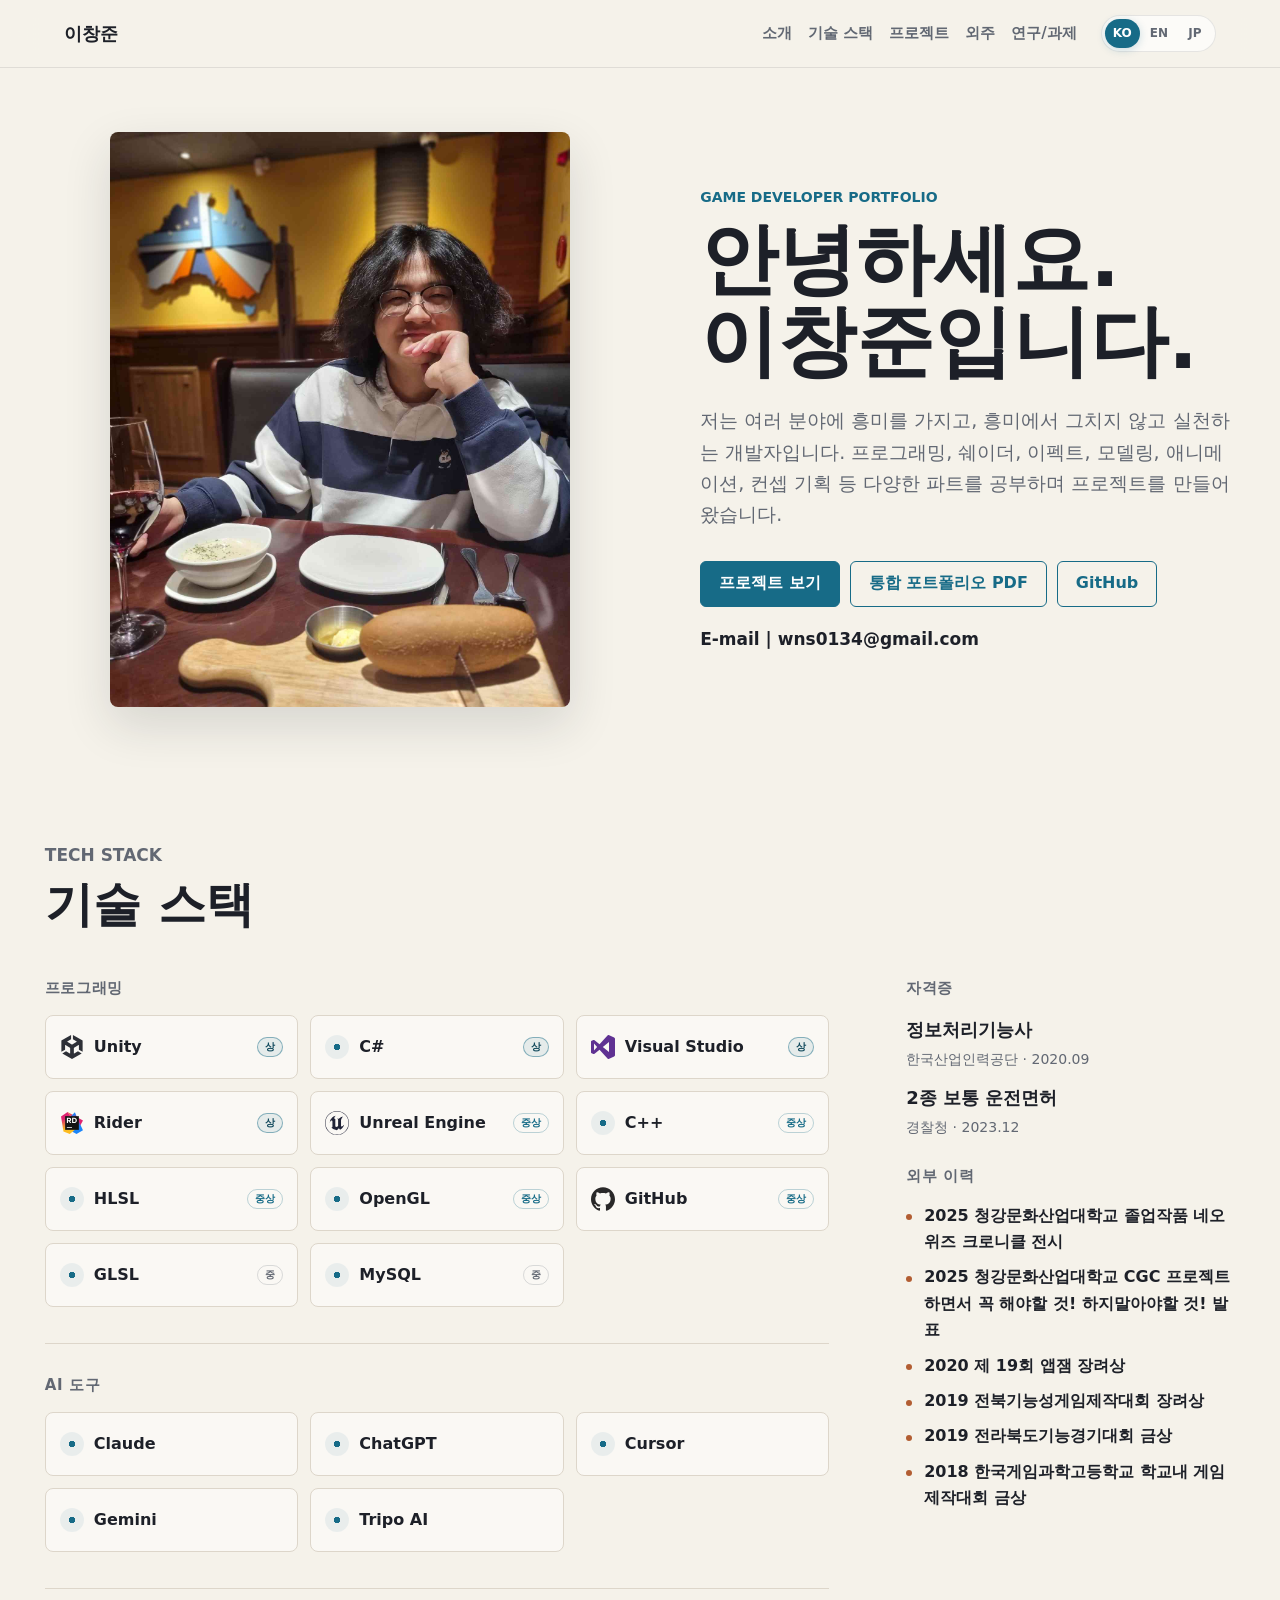
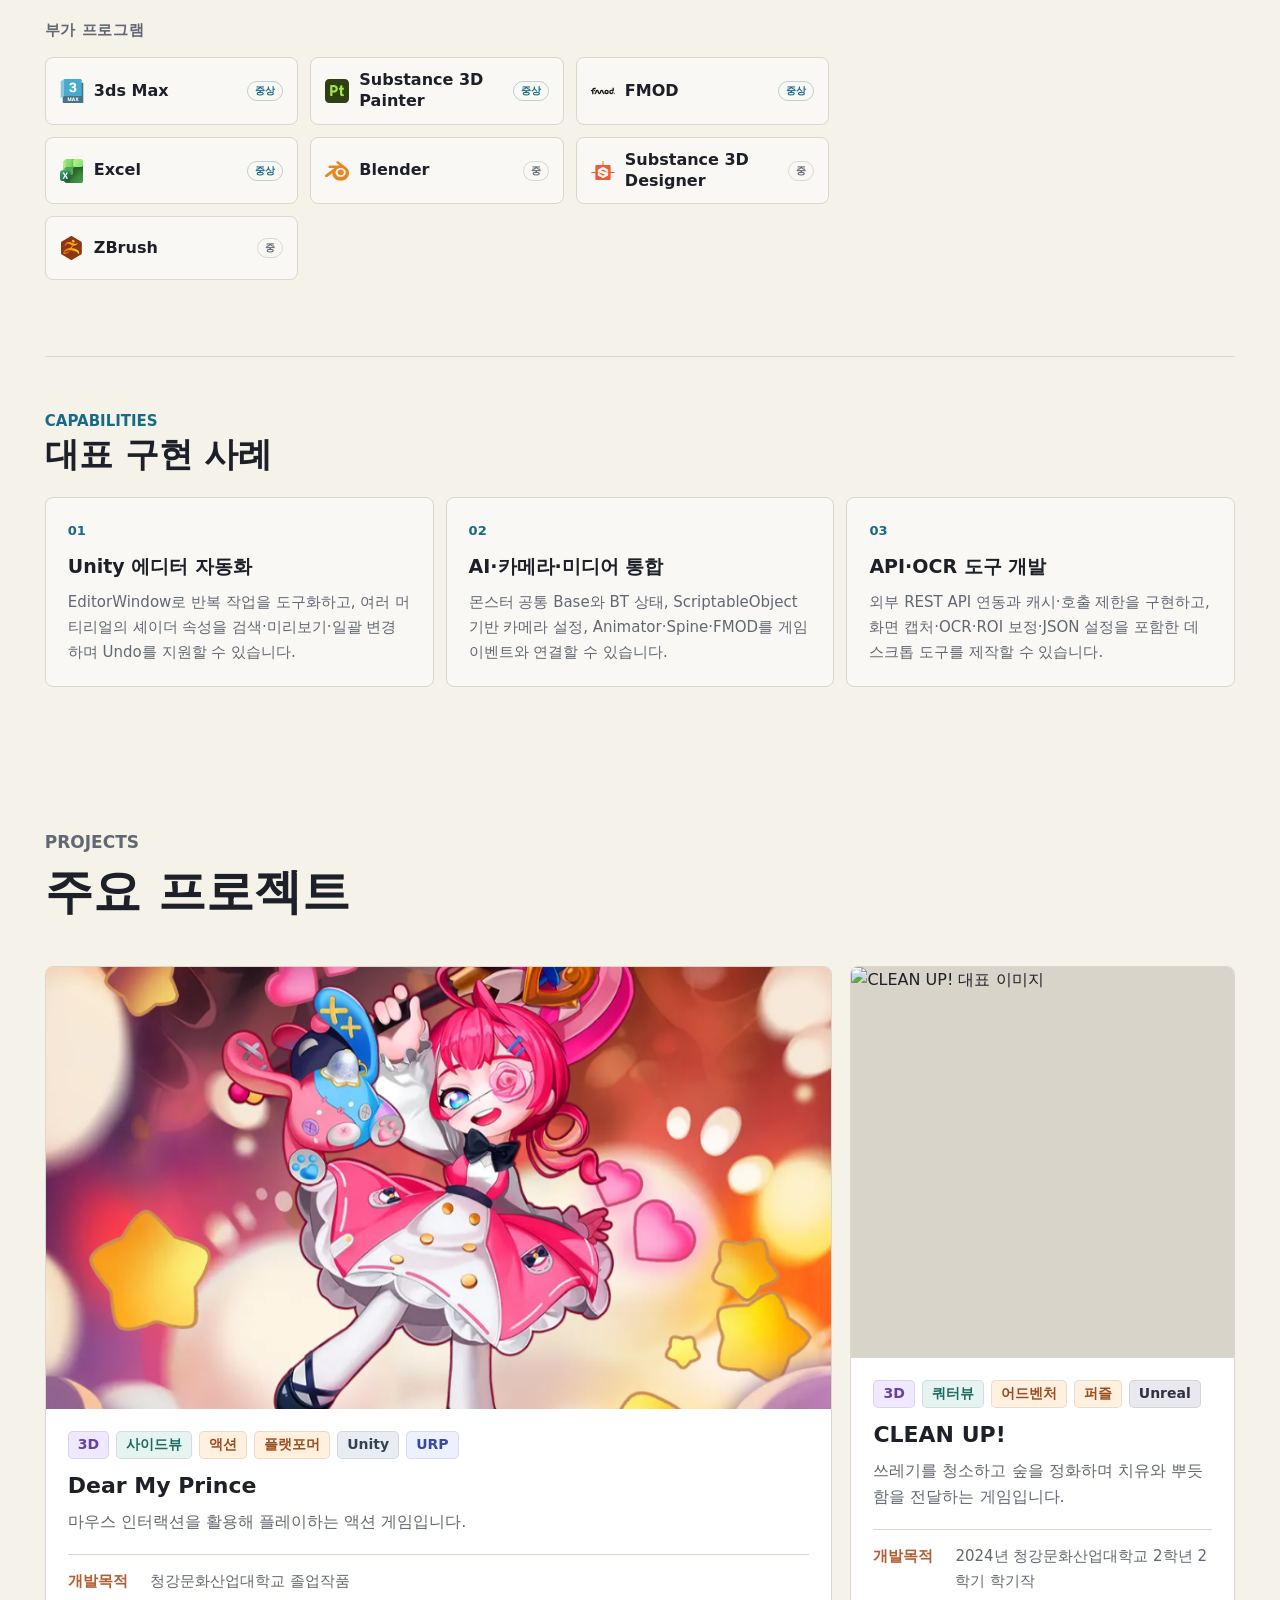
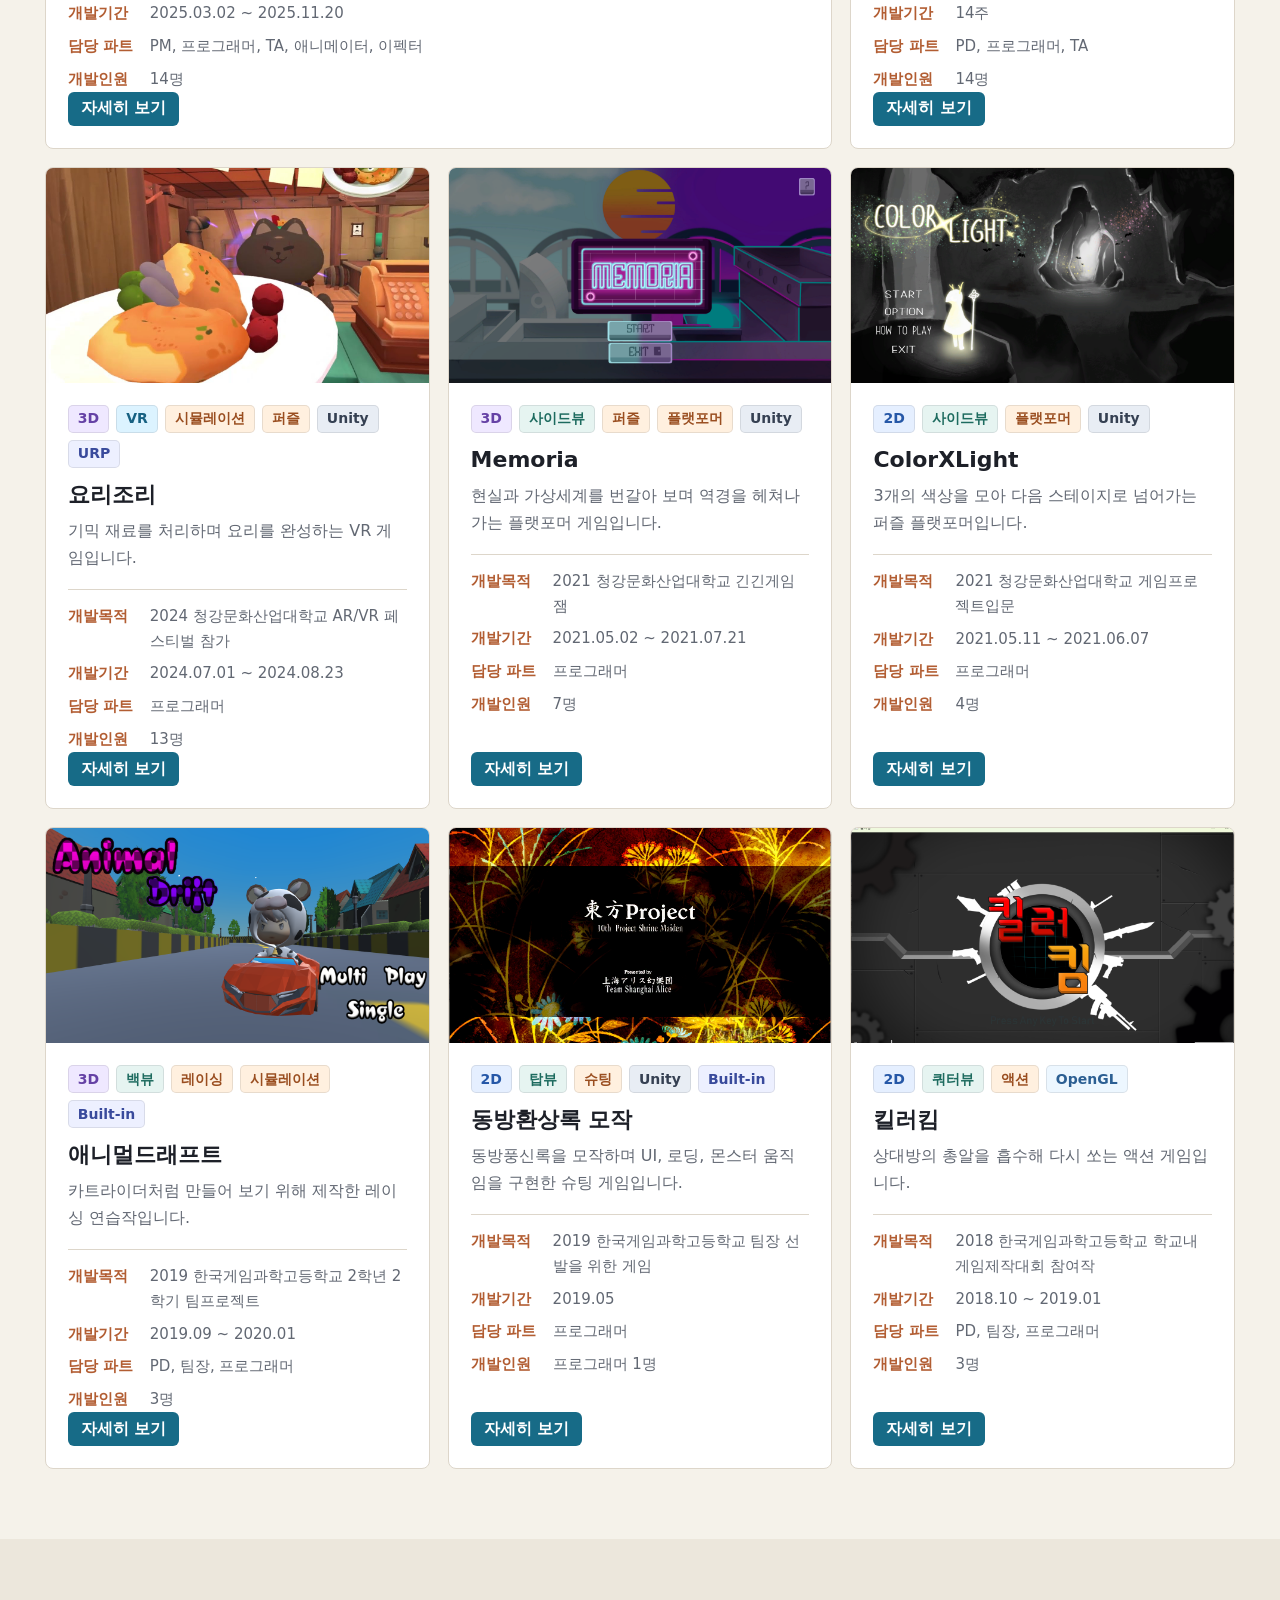
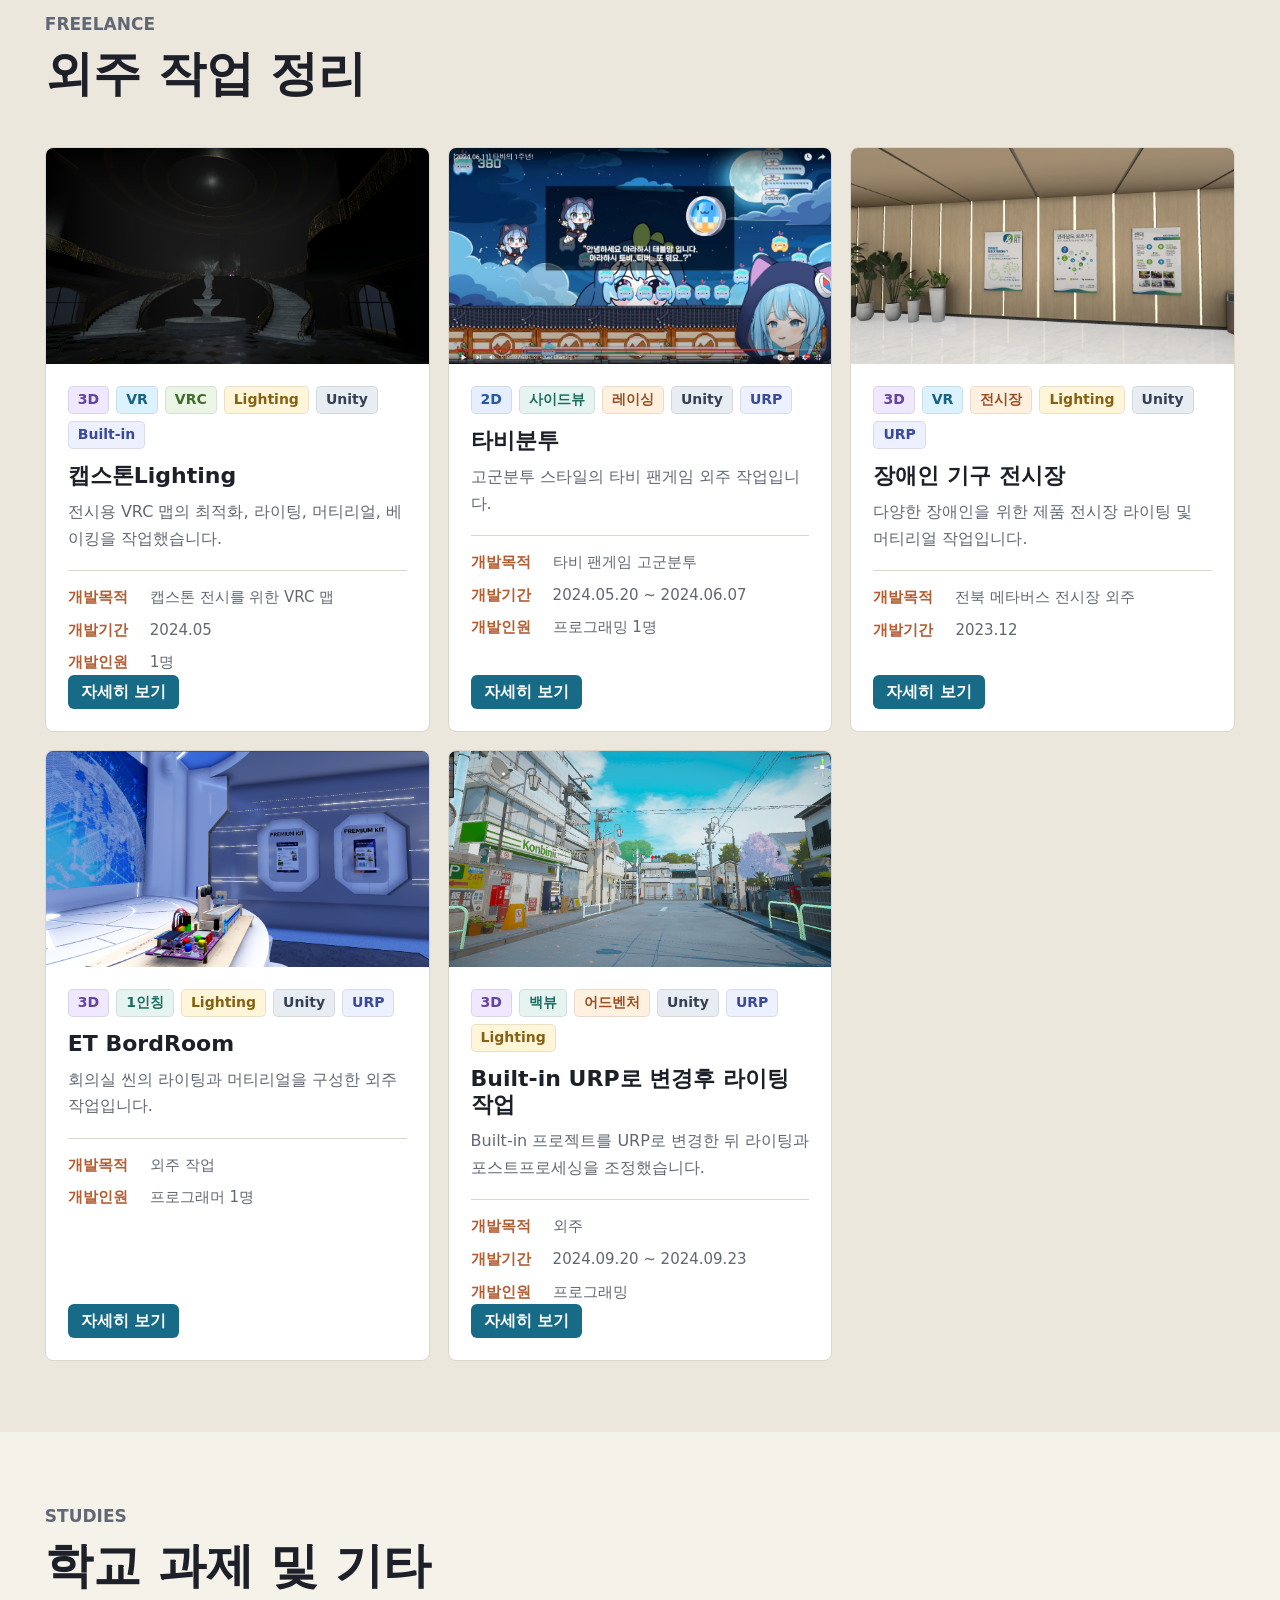
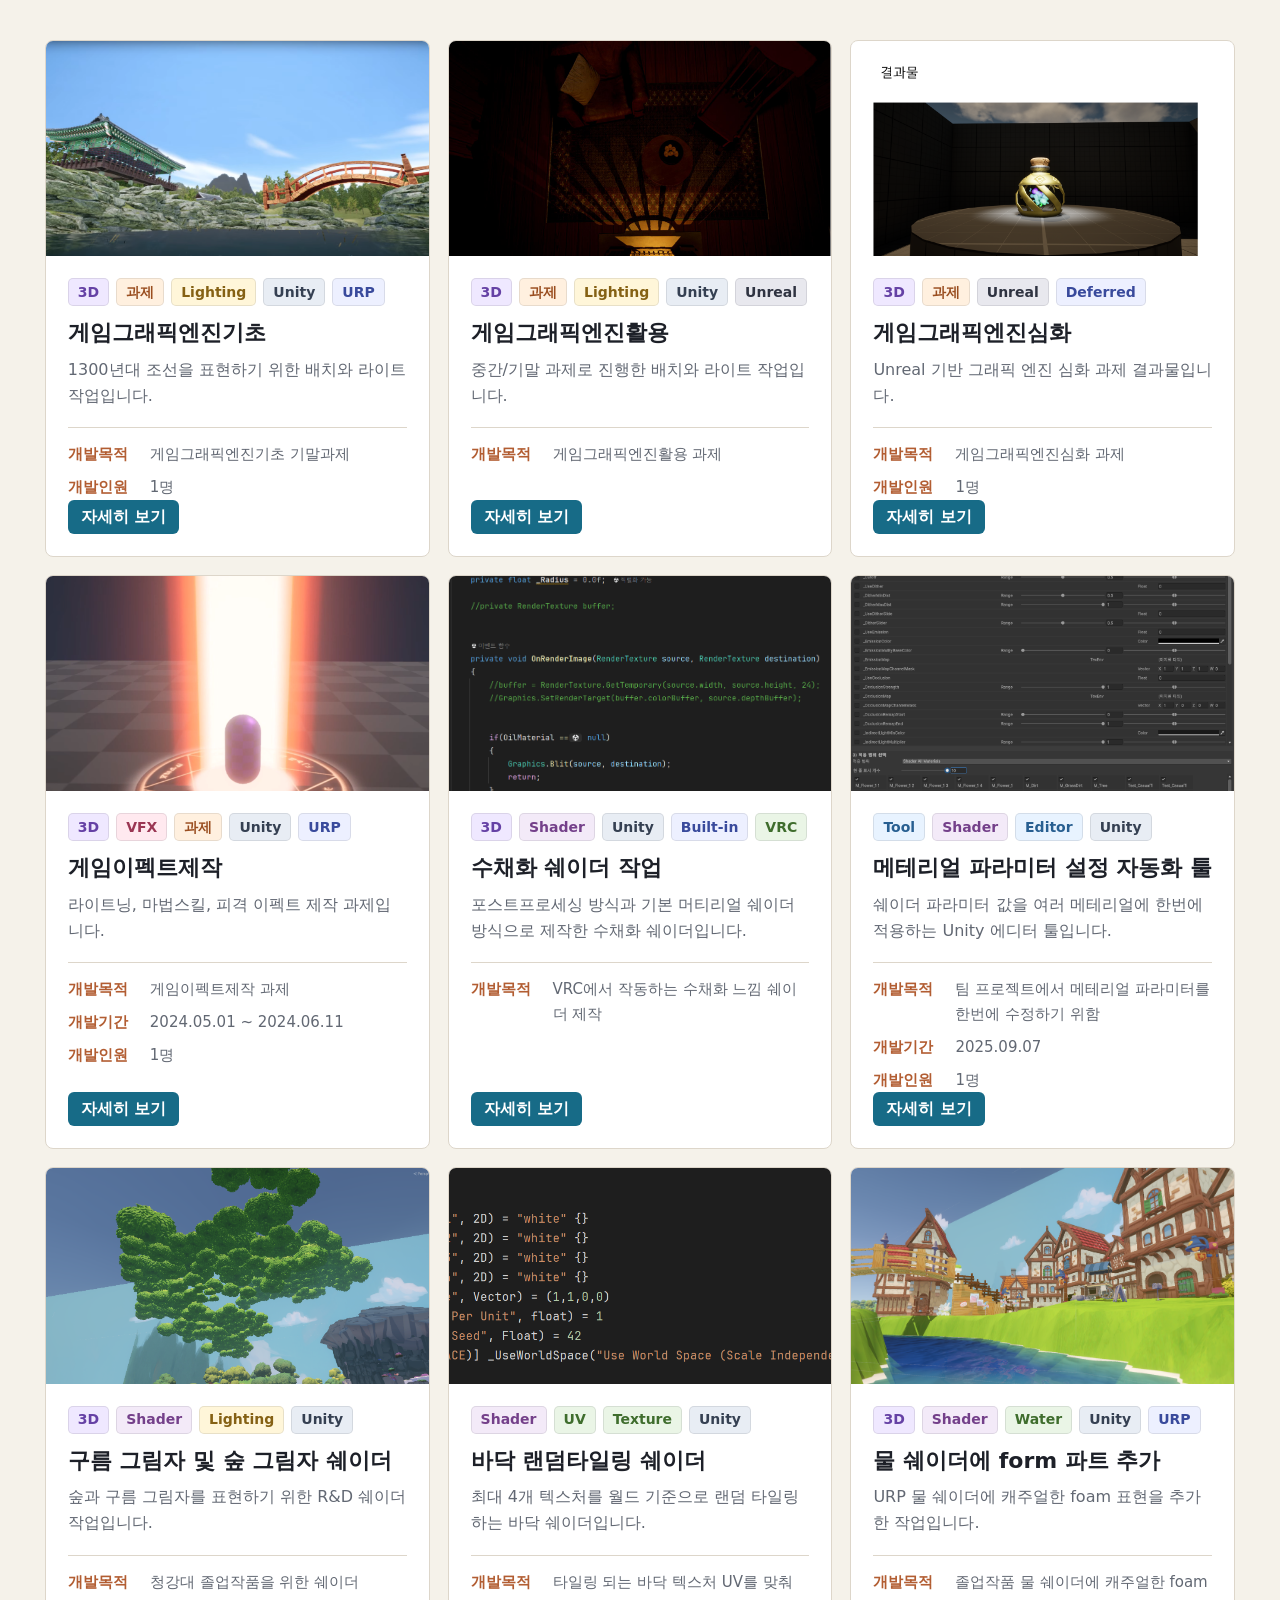
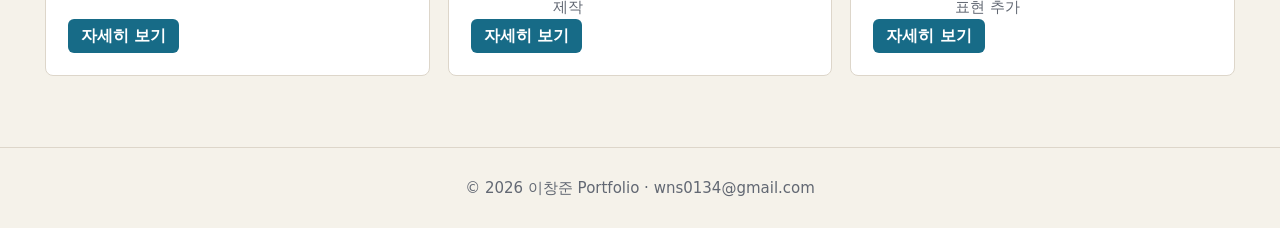
==== index.html @ bde14d15 "Rework main page from portfolio clinic feedback Restructure the tech stack into 프로그래밍 / AI 도구 / 부가 프" ====
<!doctype html>
<html lang="ko">
  <head>
    <meta charset="utf-8">
    <meta name="viewport" content="width=device-width, initial-scale=1">
    <meta
      name="description"
      content="프로그래밍, 쉐이더, 이펙트, 모델링, 애니메이션 작업을 다루는 이창준 포트폴리오"
    >
    <title>이창준 Portfolio</title>
    <link rel="stylesheet" href="styles.css">
  </head>
  <body>
    <header class="site-header">
      <a class="brand" href="#top" aria-label="이창준 포트폴리오 홈">이창준</a>
      <nav class="nav" aria-label="Primary navigation">
        <a href="#top">소개</a>
        <a href="#skills">기술 스택</a>
        <a href="#projects">프로젝트</a>
        <a href="#freelance">외주</a>
        <a href="#studies">연구/과제</a>
      </nav>
      <div class="language-switcher notranslate" aria-label="언어 선택">
        <button type="button" data-language="ko" lang="ko">KO</button>
        <button type="button" data-language="en" lang="en">EN</button>
        <button type="button" data-language="ja" lang="ja">JP</button>
      </div>
    </header>

    <main id="top" class="home-main">
      <section id="about" class="hero hero--profile" aria-labelledby="hero-title">
        <div class="hero__media">
          <img src="assets/profile.jpg" alt="이창준 프로필 사진">
        </div>
        <div class="hero__content">
          <p class="eyebrow">Game Developer Portfolio</p>
          <h1 id="hero-title" class="hero-title">
            <span>안녕하세요.</span>
            <span>이창준입니다.</span>
          </h1>
          <p class="hero__copy">
            저는 여러 분야에 흥미를 가지고, 흥미에서 그치지 않고 실천하는 개발자입니다.
            프로그래밍, 쉐이더, 이펙트, 모델링, 애니메이션, 컨셉 기획 등 다양한 파트를
            공부하며 프로젝트를 만들어 왔습니다.
          </p>
          <div class="hero__actions">
            <a class="button" href="#projects">프로젝트 보기</a>
            <a class="button button--ghost" href="docs/pdf/이창준_통합포트폴리오_KO.pdf">통합 포트폴리오 PDF</a>
            <a class="button button--ghost" href="https://github.com/aldkl">GitHub</a>
          </div>
          <p class="plain-contact">E-mail | wns0134@gmail.com</p>
        </div>
      </section>

      <section id="skills" class="section skills-section" aria-labelledby="skills-title">
        <div class="section__inner">
          <div class="section-heading">
            <div>
              <p class="section__label">Tech Stack</p>
              <h2 id="skills-title">기술 스택</h2>
            </div>
          </div>

          <div class="skills-layout">
            <div class="skills-column">
            <div class="skills-block">
              <h3 class="skills-subtitle">프로그래밍</h3>
              <ul class="tool-grid" aria-label="프로그래밍 도구 및 언어">
                <li class="tool-card"><img src="assets/tech/unity.svg" alt=""><span class="tool-name">Unity</span><span class="skill-level skill-level--primary">상</span></li>
                <li class="tool-card tool-card--plain"><span class="tool-name">C#</span><span class="skill-level skill-level--primary">상</span></li>
                <li class="tool-card"><img src="assets/tech/visual-studio.svg" alt=""><span class="tool-name">Visual Studio</span><span class="skill-level skill-level--primary">상</span></li>
                <li class="tool-card"><img src="assets/tech/rider.svg" alt=""><span class="tool-name">Rider</span><span class="skill-level skill-level--primary">상</span></li>
                <li class="tool-card"><img src="assets/tech/unreal-engine.svg" alt=""><span class="tool-name">Unreal Engine</span><span class="skill-level">중상</span></li>
                <li class="tool-card tool-card--plain"><span class="tool-name">C++</span><span class="skill-level">중상</span></li>
                <li class="tool-card tool-card--plain"><span class="tool-name">HLSL</span><span class="skill-level">중상</span></li>
                <li class="tool-card tool-card--plain"><span class="tool-name">OpenGL</span><span class="skill-level">중상</span></li>
                <li class="tool-card"><img src="assets/tech/github.svg" alt=""><span class="tool-name">GitHub</span><span class="skill-level">중상</span></li>
                <li class="tool-card tool-card--plain"><span class="tool-name">GLSL</span><span class="skill-level skill-level--basic">중</span></li>
                <li class="tool-card tool-card--plain"><span class="tool-name">MySQL</span><span class="skill-level skill-level--basic">중</span></li>
              </ul>
            </div>

            <div class="skills-block">
              <h3 class="skills-subtitle">AI 도구</h3>
              <ul class="tool-grid" aria-label="사용 AI 도구">
                <li class="tool-card tool-card--plain"><span class="tool-name">Claude</span></li>
                <li class="tool-card tool-card--plain"><span class="tool-name">ChatGPT</span></li>
                <li class="tool-card tool-card--plain"><span class="tool-name">Cursor</span></li>
                <li class="tool-card tool-card--plain"><span class="tool-name">Gemini</span></li>
                <li class="tool-card tool-card--plain"><span class="tool-name">Tripo AI</span></li>
              </ul>
            </div>

            <div class="skills-block">
              <h3 class="skills-subtitle">부가 프로그램</h3>
              <ul class="tool-grid" aria-label="부가 사용 프로그램">
                <li class="tool-card"><img src="assets/tech/3ds-max.svg" alt=""><span class="tool-name">3ds Max</span><span class="skill-level">중상</span></li>
                <li class="tool-card"><img src="assets/tech/substance-painter.svg" alt=""><span class="tool-name">Substance 3D Painter</span><span class="skill-level">중상</span></li>
                <li class="tool-card"><img src="assets/tech/fmod.svg" alt=""><span class="tool-name">FMOD</span><span class="skill-level">중상</span></li>
                <li class="tool-card"><img src="assets/tech/excel.svg" alt=""><span class="tool-name">Excel</span><span class="skill-level">중상</span></li>
                <li class="tool-card"><img src="assets/tech/blender.svg" alt=""><span class="tool-name">Blender</span><span class="skill-level skill-level--basic">중</span></li>
                <li class="tool-card"><img src="assets/tech/substance-designer.svg" alt=""><span class="tool-name">Substance 3D Designer</span><span class="skill-level skill-level--basic">중</span></li>
                <li class="tool-card"><img src="assets/tech/zbrush.svg" alt=""><span class="tool-name">ZBrush</span><span class="skill-level skill-level--basic">중</span></li>
              </ul>
            </div>
            </div>

            <div class="skills-block skills-block--aside">
              <h3 class="skills-subtitle">자격증</h3>
              <ul class="certificate-list" aria-label="보유 자격증">
                <li>
                  <span class="certificate-name">정보처리기능사</span>
                  <small class="certificate-meta">한국산업인력공단 · 2020.09</small>
                </li>
                <li>
                  <span class="certificate-name">2종 보통 운전면허</span>
                  <small class="certificate-meta">경찰청 · 2023.12</small>
                </li>
              </ul>

              <h3 class="skills-subtitle skills-subtitle--spaced">외부 이력</h3>
              <ul class="timeline timeline--stacked">
                <li>2025 청강문화산업대학교 졸업작품 네오위즈 크로니클 전시</li>
                <li>2025 청강문화산업대학교 CGC 프로젝트하면서 꼭 해야할 것! 하지말아야할 것! 발표</li>
                <li>2020 제 19회 앱잼 장려상</li>
                <li>2019 전북기능성게임제작대회 장려상</li>
                <li>2019 전라북도기능경기대회 금상</li>
                <li>2018 한국게임과학고등학교 학교내 게임제작대회 금상</li>
              </ul>
            </div>
          </div>

          <div class="capabilities">
            <div class="capabilities-heading">
              <div>
                <p class="section__label">Capabilities</p>
                <h3>대표 구현 사례</h3>
              </div>
            </div>
            <div class="capability-grid capability-grid--compact">
              <article class="capability-card"><span>01</span><h3>Unity 에디터 자동화</h3><p>EditorWindow로 반복 작업을 도구화하고, 여러 머티리얼의 셰이더 속성을 검색·미리보기·일괄 변경하며 Undo를 지원할 수 있습니다.</p></article>
              <article class="capability-card"><span>02</span><h3>AI·카메라·미디어 통합</h3><p>몬스터 공통 Base와 BT 상태, ScriptableObject 기반 카메라 설정, Animator·Spine·FMOD를 게임 이벤트와 연결할 수 있습니다.</p></article>
              <article class="capability-card"><span>03</span><h3>API·OCR 도구 개발</h3><p>외부 REST API 연동과 캐시·호출 제한을 구현하고, 화면 캡처·OCR·ROI 보정·JSON 설정을 포함한 데스크톱 도구를 제작할 수 있습니다.</p></article>
            </div>
          </div>

        </div>
      </section>

      <section id="projects" class="section" aria-labelledby="projects-title">
        <div class="section__inner">
          <div class="section-heading">
            <div>
              <p class="section__label">Projects</p>
              <h2 id="projects-title">주요 프로젝트</h2>
            </div>
          </div>

          <div class="project-grid" data-work-list="project"></div>
          <noscript>
            <p>프로젝트 목록을 보려면 브라우저의 JavaScript를 켜주세요.</p>
          </noscript>
        </div>
      </section>

      <section id="freelance" class="section section--muted" aria-labelledby="freelance-title">
        <div class="section__inner">
          <div class="section-heading">
            <div>
            <p class="section__label">Freelance</p>
            <h2 id="freelance-title">외주 작업 정리</h2>
            </div>
          </div>
          <div class="project-grid" data-work-list="freelance"></div>
        </div>
      </section>

      <section id="studies" class="section" aria-labelledby="studies-title">
        <div class="section__inner">
          <div class="section-heading">
            <div>
            <p class="section__label">Studies</p>
            <h2 id="studies-title">학교 과제 및 기타</h2>
            </div>
          </div>
          <div class="project-grid" data-work-list="study"></div>
        </div>
      </section>

    </main>

    <footer id="contact" class="footer">
      <span>© 2026 이창준 Portfolio · wns0134@gmail.com</span>
    </footer>
    <script src="scripts/portfolio-data.js"></script>
    <script src="scripts/tag-utils.js"></script>
    <script src="scripts/render-projects.js"></script>
    <script src="scripts/locales.js"></script>
    <script src="scripts/i18n.js"></script>
  </body>
</html>
---- styles.css ----
:root {
  color-scheme: light;
  --bg: #f5f2ea;
  --surface: #ffffff;
  --surface-soft: #ece7dc;
  --ink: #1d2028;
  --muted: #626873;
  --line: #ddd6ca;
  --accent: #176b87;
  --accent-strong: #10485b;
  --warm: #b25d32;
  --shadow: 0 18px 48px rgba(29, 32, 40, 0.14);
}

* {
  box-sizing: border-box;
}

html {
  scroll-behavior: smooth;
}

body {
  margin: 0;
  background: var(--bg);
  color: var(--ink);
  font-family:
    "Pretendard", "Noto Sans KR", Inter, system-ui, -apple-system, BlinkMacSystemFont,
    "Segoe UI", sans-serif;
  line-height: 1.65;
}

img {
  display: block;
  max-width: 100%;
}

a {
  color: inherit;
  text-decoration: none;
}

.site-header {
  position: sticky;
  top: 0;
  z-index: 20;
  display: flex;
  align-items: center;
  justify-content: space-between;
  gap: 24px;
  min-height: 68px;
  padding: 0 clamp(20px, 5vw, 72px);
  border-bottom: 1px solid rgba(29, 32, 40, 0.1);
  background: rgba(245, 242, 234, 0.92);
  backdrop-filter: blur(16px);
}

.brand {
  font-size: 18px;
  font-weight: 850;
}

.nav {
  display: flex;
  flex-wrap: wrap;
  justify-content: flex-end;
  gap: 16px;
  color: var(--muted);
  font-size: 15px;
  font-weight: 750;
  margin-left: auto;
}

.language-switcher {
  display: flex;
  align-items: center;
  gap: 2px;
  padding: 3px;
  border: 1px solid rgba(29, 32, 40, 0.1);
  border-radius: 999px;
  background: rgba(255, 255, 255, 0.62);
}

.language-switcher button {
  min-width: 34px;
  padding: 5px 8px;
  border: 0;
  border-radius: 999px;
  background: transparent;
  color: var(--muted);
  font: inherit;
  font-size: 12px;
  font-weight: 800;
  cursor: pointer;
}

.language-switcher button:hover,
.language-switcher button:focus-visible {
  background: var(--surface-soft);
  color: var(--accent);
}

.language-switcher button[aria-pressed="true"] {
  background: var(--accent);
  color: #fff;
  box-shadow: 0 2px 8px rgba(23, 107, 135, 0.22);
}

.nav a:hover,
.nav a:focus-visible,
.project a:not(.project-detail-link):hover,
.project a:not(.project-detail-link):focus-visible,
.contact-panel a:hover,
.contact-panel a:focus-visible {
  color: var(--accent);
}

.hero {
  display: grid;
  grid-template-columns: minmax(0, 1.05fr) minmax(320px, 0.95fr);
  align-items: center;
  gap: clamp(28px, 5vw, 76px);
  min-height: calc(82svh - 68px);
  padding: clamp(36px, 5vw, 64px) clamp(20px, 3.5vw, 48px) clamp(40px, 5vw, 68px);
  overflow: hidden;
}

.hero__media {
  min-height: 360px;
  border-radius: 8px;
  box-shadow: var(--shadow);
  overflow: hidden;
}

.hero__media img {
  width: 100%;
  height: 100%;
  min-height: 360px;
  object-fit: cover;
}

.hero--profile .hero__media {
  justify-self: center;
  width: min(100%, 460px);
  min-height: auto;
}

.hero--profile .hero__media img {
  aspect-ratio: 4 / 5;
  min-height: auto;
  object-position: 62% 46%;
}

.hero__content {
  max-width: 760px;
}

.eyebrow,
.section__label {
  margin: 0 0 10px;
  color: var(--accent);
  font-size: 14px;
  font-weight: 850;
  letter-spacing: 0;
  text-transform: uppercase;
}

h1,
h2,
h3,
p,
figure {
  margin-top: 0;
}

h1 {
  margin-bottom: 22px;
  font-size: clamp(42px, 6.6vw, 78px);
  line-height: 1.05;
}

.hero-title {
  max-width: 680px;
  word-break: keep-all;
}

.hero-title span {
  display: block;
}

h2 {
  margin-bottom: 18px;
  font-size: clamp(30px, 4vw, 48px);
  line-height: 1.16;
}

h3 {
  margin-bottom: 10px;
  font-size: 22px;
  line-height: 1.2;
}

.hero__copy {
  max-width: 620px;
  margin-bottom: 30px;
  color: var(--muted);
  font-size: 19px;
}

.plain-contact {
  margin: 18px 0 0;
  color: var(--ink);
  font-size: 17px;
  font-weight: 760;
  user-select: text;
}

.hero__actions {
  display: flex;
  flex-wrap: wrap;
  gap: 10px;
}

.button {
  display: inline-flex;
  align-items: center;
  justify-content: center;
  min-height: 46px;
  padding: 0 18px;
  border: 1px solid var(--accent);
  border-radius: 6px;
  background: var(--accent);
  color: #ffffff;
  font-weight: 850;
}

.button:hover,
.button:focus-visible {
  background: var(--accent-strong);
  border-color: var(--accent-strong);
}

.button--ghost {
  background: transparent;
  color: var(--accent);
}

.button--ghost:hover,
.button--ghost:focus-visible {
  background: rgba(23, 107, 135, 0.1);
  color: var(--accent-strong);
}

.section {
  padding: clamp(44px, 5.5vw, 76px) clamp(20px, 3.5vw, 48px);
}

.section--muted {
  background: var(--surface-soft);
}

.section__inner {
  width: min(100%, 1400px);
  margin: 0 auto;
}

.section p {
  max-width: 760px;
  color: var(--muted);
  font-size: 17px;
}

.section-heading {
  display: flex;
  align-items: end;
  justify-content: space-between;
  gap: 28px;
  margin-bottom: 28px;
}

.section-heading p {
  max-width: 420px;
  margin-bottom: 8px;
}

.skills-section {
  background: var(--bg);
  color: var(--ink);
}

.skills-section .section__label {
  color: var(--accent);
}

.skills-section .section-heading p {
  color: var(--muted);
}

.skills-layout {
  display: grid;
  grid-template-columns: minmax(0, 1.55fr) minmax(240px, 0.65fr);
  gap: clamp(36px, 6vw, 80px);
  align-items: start;
}

.skills-column {
  display: grid;
  gap: clamp(26px, 3vw, 36px);
}

.skills-column .skills-block + .skills-block {
  padding-top: clamp(24px, 3vw, 32px);
  border-top: 1px solid var(--line);
}

.skills-subtitle {
  margin-bottom: 18px;
  color: var(--muted);
  font-size: 15px;
  letter-spacing: 0.04em;
}

.tool-grid,
.language-list {
  margin: 0;
  padding: 0;
  list-style: none;
}

.tool-grid {
  display: grid;
  grid-template-columns: repeat(auto-fill, minmax(min(100%, 190px), 1fr));
  gap: 12px;
}

.tool-card {
  display: flex;
  align-items: center;
  gap: 10px;
  min-height: 64px;
  padding: 12px 14px;
  border: 1px solid var(--line);
  border-radius: 8px;
  background: rgba(255, 255, 255, 0.5);
  font-weight: 800;
}

.tool-card img {
  flex: 0 0 auto;
  width: 24px;
  height: 24px;
  opacity: 0.92;
  object-fit: contain;
}

/* 로고가 없는 항목은 같은 자리에 강조 점을 두어 정렬을 맞춘다. */
.tool-card--plain::before {
  content: "";
  flex: 0 0 auto;
  width: 24px;
  height: 24px;
  border-radius: 50%;
  background:
    radial-gradient(circle at center, var(--accent) 0 3.5px, transparent 3.5px),
    rgba(23, 107, 135, 0.07);
}

.tool-name {
  flex: 1 1 auto;
  line-height: 1.3;
  overflow-wrap: anywhere;
}

.skill-level {
  flex: 0 0 auto;
  padding: 3px 7px;
  border: 1px solid rgba(23, 107, 135, 0.28);
  border-radius: 999px;
  color: var(--accent);
  font-size: 10px;
  font-weight: 850;
  line-height: 1.2;
}

.skill-level--primary {
  border-color: rgba(23, 107, 135, 0.48);
  background: rgba(23, 107, 135, 0.09);
  color: var(--accent-strong);
}

.skill-level--basic {
  border-color: rgba(98, 104, 115, 0.22);
  color: var(--muted);
}

.language-list {
  display: flex;
  flex-wrap: wrap;
  gap: 10px;
}

.language-list li {
  display: inline-flex;
  align-items: center;
  gap: 9px;
  min-width: 0;
  padding: 4px 0;
  border: 0;
  border-radius: 0;
  color: var(--ink);
  font-size: 18px;
  font-weight: 850;
  text-align: center;
}

.language-list .skill-level {
  font-size: 9px;
}

.skills-subtitle--spaced {
  margin-top: 28px;
}

.certificate-list {
  display: grid;
  gap: 12px;
  margin: 0;
  padding: 0;
  list-style: none;
}

.certificate-list li {
  display: grid;
  gap: 3px;
}

.certificate-name {
  color: var(--ink);
  font-size: 18px;
  font-weight: 850;
}

.certificate-meta {
  color: var(--muted);
  font-size: 14px;
}

.capabilities {
  margin-top: clamp(48px, 7vw, 76px);
  padding-top: clamp(34px, 5vw, 52px);
  border-top: 1px solid var(--line);
}

.capabilities-section .capabilities {
  margin-top: 0;
  padding-top: 0;
  border-top: 0;
}

.home-main {
  display: flex;
  flex-direction: column;
}

.home-main .hero {
  order: 1;
}

.home-main .skills-section {
  order: 2;
}

.home-main #projects {
  order: 3;
}

.home-main #freelance {
  order: 4;
}

.home-main #studies {
  order: 5;
}

.capabilities-heading {
  display: flex;
  align-items: end;
  justify-content: space-between;
  gap: 24px;
  margin-bottom: 22px;
}

.capabilities-heading h3,
.capabilities-heading p {
  margin-bottom: 0;
}

.capabilities-heading h3 {
  font-size: clamp(24px, 3vw, 34px);
}

.capabilities-heading p {
  color: var(--muted);
  font-size: 15px;
}

.capability-grid {
  display: grid;
  grid-template-columns: repeat(3, minmax(0, 1fr));
  gap: 12px;
}

.capability-grid--compact .capability-card {
  min-height: 0;
}

.capability-grid--compact .capability-card > span {
  margin-bottom: 14px;
}

.capability-card {
  min-height: 220px;
  padding: 22px;
  border: 1px solid var(--line);
  border-radius: 8px;
  background: rgba(255, 255, 255, 0.5);
}

.capability-card > span {
  display: block;
  margin-bottom: 28px;
  color: var(--accent);
  font-size: 13px;
  font-weight: 850;
}

.capability-card h3 {
  margin-bottom: 12px;
  font-size: 19px;
}

.capability-card p {
  margin-bottom: 0;
  color: var(--muted);
  font-size: 15px;
  line-height: 1.65;
}

.intro-grid,
.split-section {
  display: grid;
  grid-template-columns: minmax(0, 1fr) minmax(300px, 0.72fr);
  gap: clamp(28px, 5vw, 72px);
  align-items: center;
}

.split-section--reverse {
  grid-template-columns: minmax(300px, 0.74fr) minmax(0, 1fr);
}

.contact-panel {
  display: grid;
  gap: 10px;
  padding: 28px;
  border: 1px solid var(--line);
  border-radius: 8px;
  background: var(--surface);
}

.contact-panel span {
  color: var(--warm);
  font-size: 14px;
  font-weight: 850;
  text-transform: uppercase;
}

.contact-panel a {
  overflow-wrap: anywhere;
  color: var(--ink);
  font-size: 18px;
  font-weight: 760;
}

.timeline,
.compact-list {
  display: grid;
  gap: 9px;
  margin: 0;
  padding: 0;
  list-style: none;
}

.timeline {
  grid-template-columns: repeat(2, minmax(0, 1fr));
}

.timeline--stacked {
  grid-template-columns: 1fr;
}

.timeline li,
.compact-list li {
  position: relative;
  padding-left: 18px;
  color: var(--muted);
  font-size: 16px;
}

.timeline--stacked li {
  color: var(--ink);
  font-weight: 650;
}

.timeline li::before,
.compact-list li::before {
  position: absolute;
  left: 0;
  top: 0.72em;
  width: 6px;
  height: 6px;
  border-radius: 999px;
  background: var(--warm);
  content: "";
}

.project-grid {
  display: grid;
  grid-template-columns: repeat(3, minmax(0, 1fr));
  gap: 18px;
}

.project {
  display: flex;
  min-height: 100%;
  flex-direction: column;
  border: 1px solid var(--line);
  border-radius: 8px;
  background: var(--surface);
  overflow: hidden;
}

.project--featured {
  grid-column: span 2;
}

.project img {
  width: 100%;
  aspect-ratio: 16 / 9;
  object-fit: cover;
  background: #d9d4ca;
}

/* 대표 프로젝트 옆 카드의 이미지가 남는 세로 공간을 채우도록 늘린다. */
.project--flower-girl .project__image-link {
  display: flex;
  flex: 1 1 auto;
  min-height: 200px;
}

.project--flower-girl img {
  height: 100%;
  aspect-ratio: auto;
  object-position: center 30%;
}

.project--flower-girl .project__body {
  flex: 0 0 auto;
}

.project__image-link {
  display: block;
}

.project__body {
  display: flex;
  flex: 1;
  flex-direction: column;
  padding: 22px;
}

.project__body p {
  margin-bottom: 18px;
  font-size: 16px;
}

.project-links {
  display: flex;
  flex-wrap: wrap;
  gap: 8px;
  padding-top: 10px;
}

.detail-hero .project-links:has(.video-embed-card) {
  display: grid;
  grid-template-columns: repeat(auto-fit, minmax(min(100%, 420px), 1fr));
  gap: 16px;
  width: 100%;
  max-width: none;
  padding-top: 0;
}

.detail-hero .project-links:has(.video-embed-card) > a {
  grid-column: 1 / -1;
  justify-self: start;
  min-height: 28px;
  padding: 0 9px;
  font-size: 13px;
}

.project-links a,
.project-detail-link,
.back-link {
  display: inline-flex;
  align-items: center;
  justify-content: center;
  min-height: 34px;
  padding: 0 12px;
  border: 1px solid rgba(23, 107, 135, 0.22);
  border-radius: 6px;
  background: rgba(23, 107, 135, 0.08);
  color: var(--accent);
  font-weight: 850;
}

.video-embed-card {
  margin: 0;
  overflow: hidden;
  border-radius: 10px;
  background: var(--surface);
  box-shadow: 0 8px 22px rgba(29, 32, 40, 0.14);
}

.video-embed-card iframe {
  display: block;
  width: 100%;
  aspect-ratio: 16 / 9;
  height: auto;
  border: 0;
  background: #11151c;
}

.video-embed-card figcaption {
  padding: 10px 12px 12px;
  color: var(--ink);
  font-size: 14px;
  font-weight: 850;
}

.project-detail-link {
  width: fit-content;
  margin-top: auto;
  background: var(--accent);
  color: #ffffff;
  transition: background-color 0.16s ease, box-shadow 0.16s ease, transform 0.16s ease;
}

.project-detail-link:hover,
.project-detail-link:focus-visible {
  background: var(--accent-strong);
  border-color: var(--accent-strong);
  color: #ffffff;
  box-shadow: 0 6px 16px rgba(23, 107, 135, 0.28);
  transform: translateY(-1px) scale(1.04);
}

@media (prefers-reduced-motion: reduce) {
  .project-detail-link {
    transition: none;
  }

  .project-detail-link:hover,
  .project-detail-link:focus-visible {
    transform: none;
  }
}

.project-details {
  display: grid;
  gap: 8px;
  margin: 0;
  padding: 14px 0 0;
  border-top: 1px solid var(--line);
}

.project-details div {
  display: grid;
  grid-template-columns: 72px minmax(0, 1fr);
  gap: 10px;
}

.project-details dt,
.project-details dd {
  margin: 0;
  color: var(--muted);
  font-size: 15px;
}

.project-details dt {
  color: var(--warm);
  font-weight: 850;
}

.tag-list {
  display: flex;
  flex-wrap: wrap;
  gap: 7px;
  margin: 0 0 14px;
  padding: 0;
  list-style: none;
}

.tag-list li {
  display: inline-flex;
  align-items: center;
  min-height: 28px;
  padding: 0 9px;
  border: 1px solid rgba(29, 32, 40, 0.1);
  border-radius: 5px;
  background: #eceff3;
  color: #4b5563;
  font-size: 14px;
  font-weight: 850;
}

.tag-list li.tag--dimension {
  background: #e5efff;
  color: #2557a7;
}

.tag-list li.tag-value--3d {
  background: #efe8ff;
  color: #6541a5;
}

.tag-list li.tag--view {
  background: #e6f4f1;
  color: #1d6b5f;
}

.tag-list li.tag-value--vr {
  background: #dcf3ff;
  color: #176182;
}

.tag-list li.tag--genre {
  background: #fff0df;
  color: #9a4e20;
}

.tag-list li.tag--engine {
  background: #edf0ff;
  color: #394a9c;
}

.tag-list li.tag-value--unity {
  background: #e8edf4;
  color: #354052;
}

.tag-list li.tag-value--unreal {
  background: #e8e8ee;
  color: #2f3341;
}

.tag-list li.tag-value--opengl {
  background: #edf7ff;
  color: #2c5f93;
}

.tag-list li.tag--tech {
  background: #eaf5e6;
  color: #3f6d2d;
}

.tag-list li.tag-value--shader {
  background: #f3eaf8;
  color: #74408a;
}

.tag-list li.tag-value--lighting {
  background: #fff6d9;
  color: #856114;
}

.tag-list li.tag-value--vfx {
  background: #ffe9ef;
  color: #9a3653;
}

.tag-list li.tag-value--tool,
.tag-list li.tag-value--editor {
  background: #e8f3ff;
  color: #285f91;
}

.tag-list--detail {
  margin-bottom: 18px;
}

.showcase {
  margin-bottom: 0;
}

.showcase img {
  width: 100%;
  aspect-ratio: 4 / 3;
  border-radius: 8px;
  box-shadow: var(--shadow);
  object-fit: cover;
}

.showcase figcaption {
  margin-top: 12px;
  color: var(--muted);
  font-size: 15px;
}

.footer {
  display: flex;
  justify-content: center;
  padding: 28px 20px;
  border-top: 1px solid var(--line);
  color: var(--muted);
  font-size: 15px;
}

.detail-page {
  background: var(--bg);
}

.detail-hero {
  padding: clamp(38px, 5vw, 68px) clamp(20px, 3.5vw, 48px);
}

.detail-hero__inner {
  display: grid;
  grid-template-columns: minmax(0, 0.9fr) minmax(320px, 1.1fr);
  gap: clamp(28px, 5vw, 72px);
  align-items: center;
}

.detail-hero__image {
  width: 100%;
  aspect-ratio: 16 / 10;
  border-radius: 8px;
  box-shadow: var(--shadow);
  object-fit: cover;
}

.back-link {
  width: fit-content;
  margin-bottom: 24px;
  color: var(--accent);
}

.detail-hero__media-row {
  display: grid;
  grid-column: 1 / -1;
  grid-template-columns: minmax(0, 1.3fr) minmax(280px, 0.7fr);
  gap: clamp(20px, 3vw, 32px);
  align-items: start;
  width: 100%;
  padding-top: clamp(24px, 3vw, 40px);
}

.detail-specs {
  display: grid;
  gap: 12px;
  margin: 0;
  padding: 24px;
  border: 1px solid var(--line);
  border-radius: 8px;
  background: var(--surface);
}

/* 영상이 없는 경우 사양 목록을 히어로 아래 가로 띠로 펼친다. */
.detail-hero__inner > .detail-specs {
  grid-column: 1 / -1;
  grid-template-columns: repeat(auto-fit, minmax(220px, 1fr));
  gap: 12px 28px;
  margin-top: clamp(24px, 3vw, 40px);
}

.detail-specs div {
  display: grid;
  grid-template-columns: 86px minmax(0, 1fr);
  gap: 14px;
}

.detail-specs dt,
.detail-specs dd {
  margin: 0;
  color: var(--muted);
  font-size: 16px;
}

.detail-specs dt {
  color: var(--warm);
  font-weight: 850;
}

.gallery-grid {
  display: grid;
  grid-template-columns: repeat(2, minmax(0, 1fr));
  gap: 18px;
}

.gallery-grid figure {
  margin: 0;
}

.gallery-grid img {
  width: 100%;
  aspect-ratio: 16 / 9;
  border-radius: 8px;
  background: #d9d4ca;
  object-fit: cover;
}

.learning-grid {
  display: grid;
  grid-template-columns: repeat(auto-fit, minmax(min(100%, 280px), 1fr));
  gap: 16px;
  margin-bottom: 32px;
}

.learning-grid section {
  padding: 20px;
  border: 1px solid var(--line);
  border-radius: 8px;
  background: var(--surface);
}

.learning-grid h3 {
  margin-bottom: 8px;
  color: var(--warm);
  font-size: 19px;
}

.learning-grid p {
  margin-bottom: 0;
}

.subsection-title {
  margin-top: 32px;
  font-size: clamp(26px, 3vw, 36px);
}

.content-flow {
  display: grid;
  gap: 20px;
  max-width: 920px;
}

.content-flow h3 {
  margin: 18px 0 0;
  color: var(--ink);
  font-size: 24px;
}

.content-flow p {
  max-width: 880px;
  margin-bottom: 0;
  color: var(--muted);
  font-size: 17px;
}

.content-flow h4 {
  margin: 14px 0 -8px;
  color: var(--ink);
  font-size: 19px;
}

.content-figure {
  margin: 4px 0 10px;
}

.content-code {
  position: relative;
  margin: 2px 0 10px;
}

.code-block {
  overflow-x: auto;
  margin: 0;
  padding: 20px 22px;
  border: 1px solid var(--line);
  border-radius: 8px;
  background: var(--surface);
  color: var(--ink);
  font-size: 13.5px;
  line-height: 1.7;
  tab-size: 4;
}

.code-block code {
  font-family: "JetBrains Mono", "D2Coding", ui-monospace, SFMono-Regular, Menlo,
    Consolas, "Liberation Mono", monospace;
  white-space: pre;
}

.code-block[data-lang]::before {
  content: attr(data-lang);
  position: absolute;
  top: 0;
  right: 0;
  padding: 4px 12px;
  border-left: 1px solid var(--line);
  border-bottom: 1px solid var(--line);
  border-radius: 0 8px 0 8px;
  background: var(--surface-soft);
  color: var(--muted);
  font-size: 11px;
  letter-spacing: 0.08em;
  text-transform: uppercase;
}

.content-figure img {
  width: 100%;
  max-height: 720px;
  border-radius: 8px;
  background: #d9d4ca;
  object-fit: contain;
}

.content-video video {
  display: block;
  width: 100%;
  max-height: 720px;
  border-radius: 8px;
  background: #171717;
}

.content-figure figcaption {
  margin-top: 10px;
  color: var(--muted);
  font-size: 15px;
}

@media (max-width: 980px) {
  .hero,
  .intro-grid,
  .split-section,
  .split-section--reverse,
  .detail-hero__inner,
  .detail-hero__media-row {
    grid-template-columns: 1fr;
  }

  .capability-grid {
    grid-template-columns: repeat(2, minmax(0, 1fr));
  }

  .skills-layout {
    grid-template-columns: 1fr;
  }

  .hero__media {
    order: -1;
  }

  .section-heading {
    align-items: start;
    flex-direction: column;
  }

  .project-grid {
    grid-template-columns: repeat(2, minmax(0, 1fr));
  }
}

@media (max-width: 720px) {
  .site-header {
    align-items: flex-start;
    flex-direction: column;
    justify-content: center;
    padding-top: 14px;
    padding-bottom: 14px;
  }

  .nav {
    justify-content: flex-start;
  }

  .language-switcher {
    align-self: flex-start;
  }

  .hero {
    min-height: auto;
  }

  .hero__media,
  .hero__media img {
    min-height: 240px;
  }

  .timeline,
  .project-grid,
  .gallery-grid {
    grid-template-columns: 1fr;
  }

  .tool-grid {
    grid-template-columns: repeat(2, minmax(0, 1fr));
  }

  .capabilities-heading {
    align-items: flex-start;
    flex-direction: column;
  }

  .capability-grid {
    grid-template-columns: 1fr;
  }

  .detail-hero .project-links:has(.video-embed-card) {
    grid-template-columns: 1fr;
  }

  .project--featured {
    grid-column: auto;
  }
}
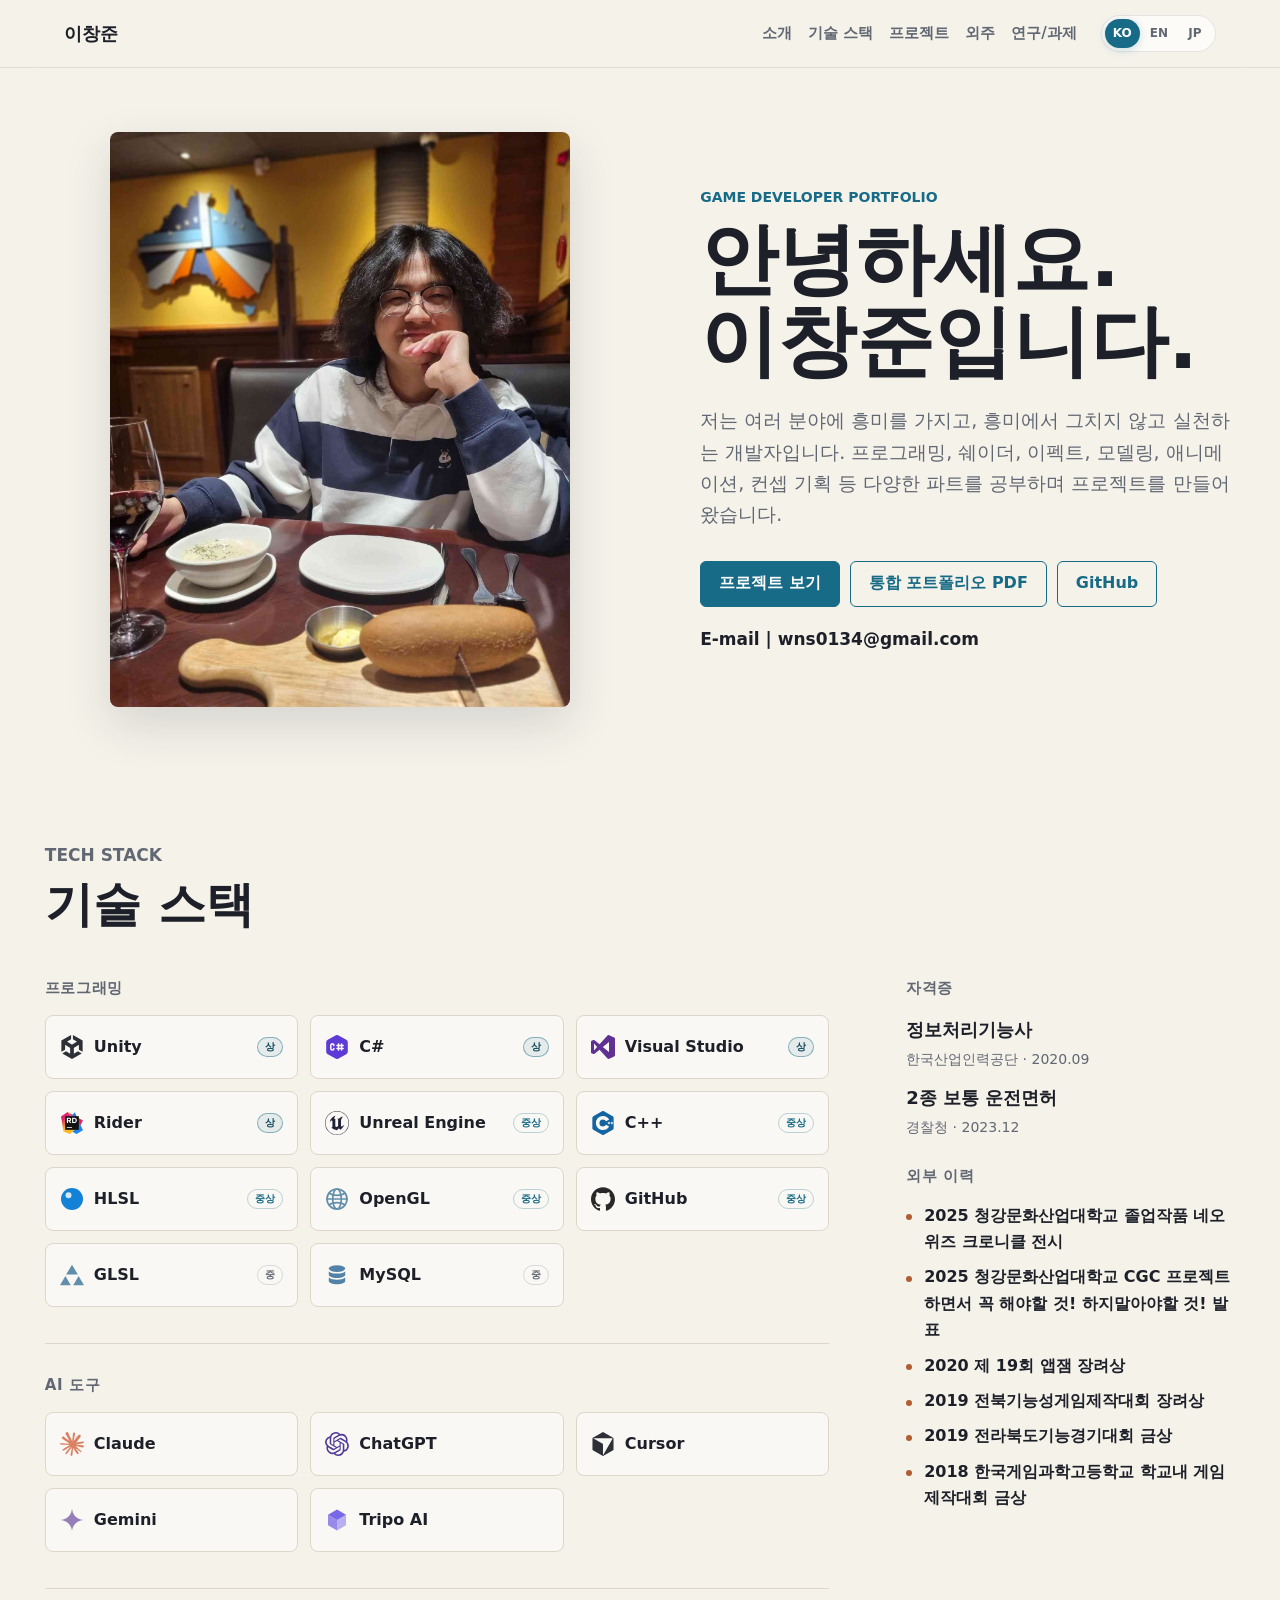
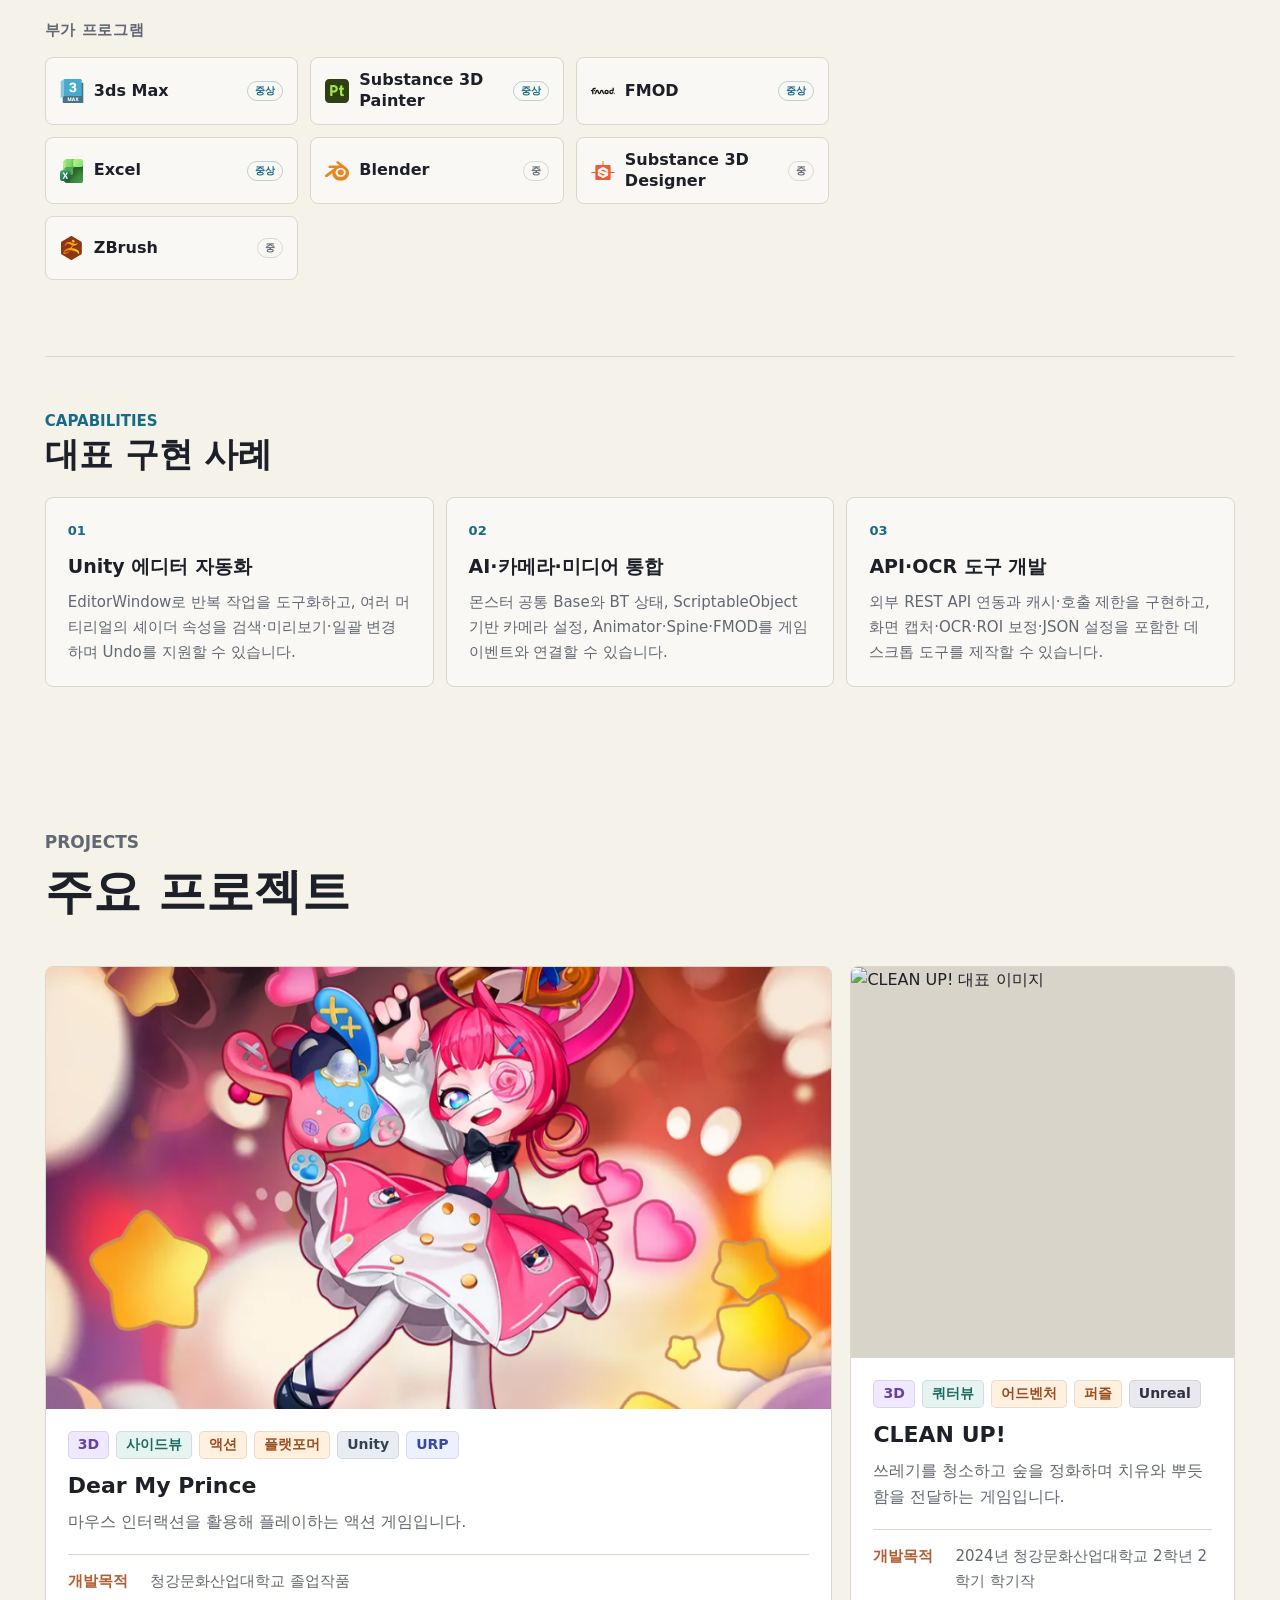
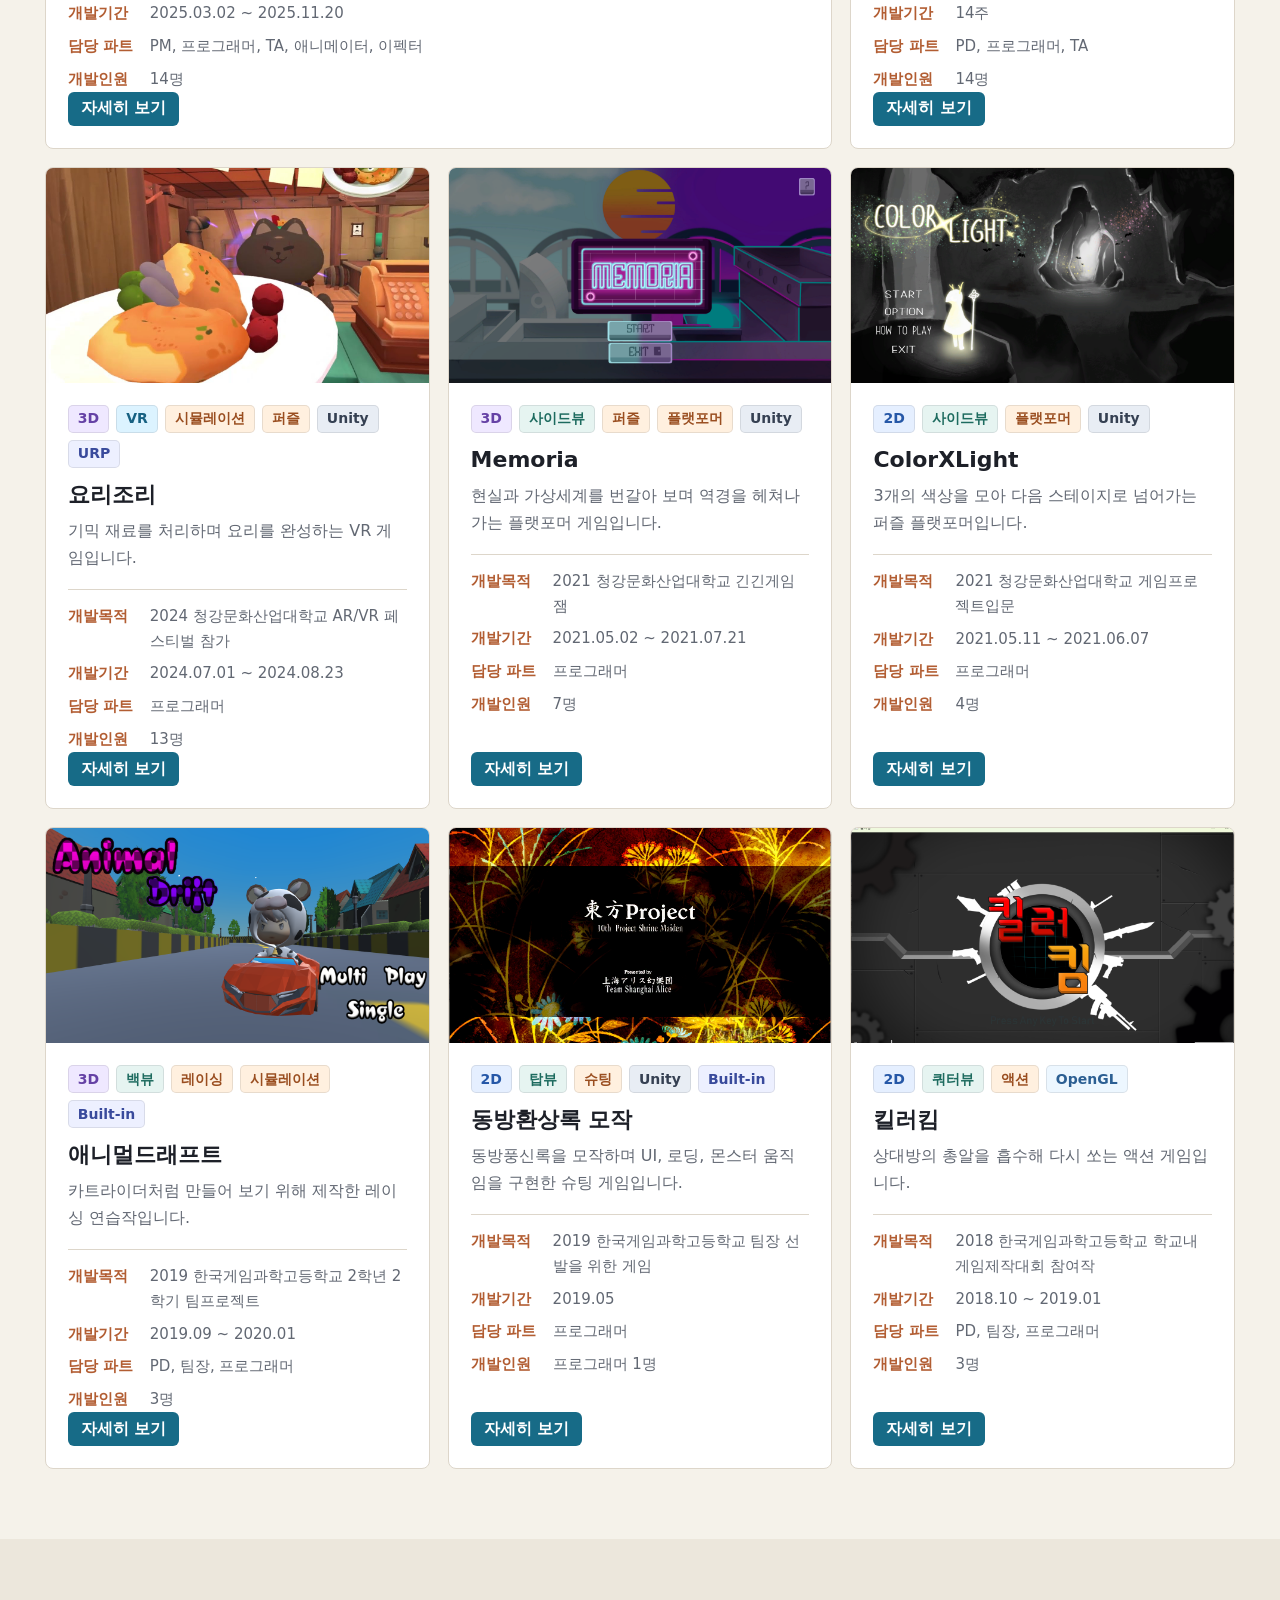
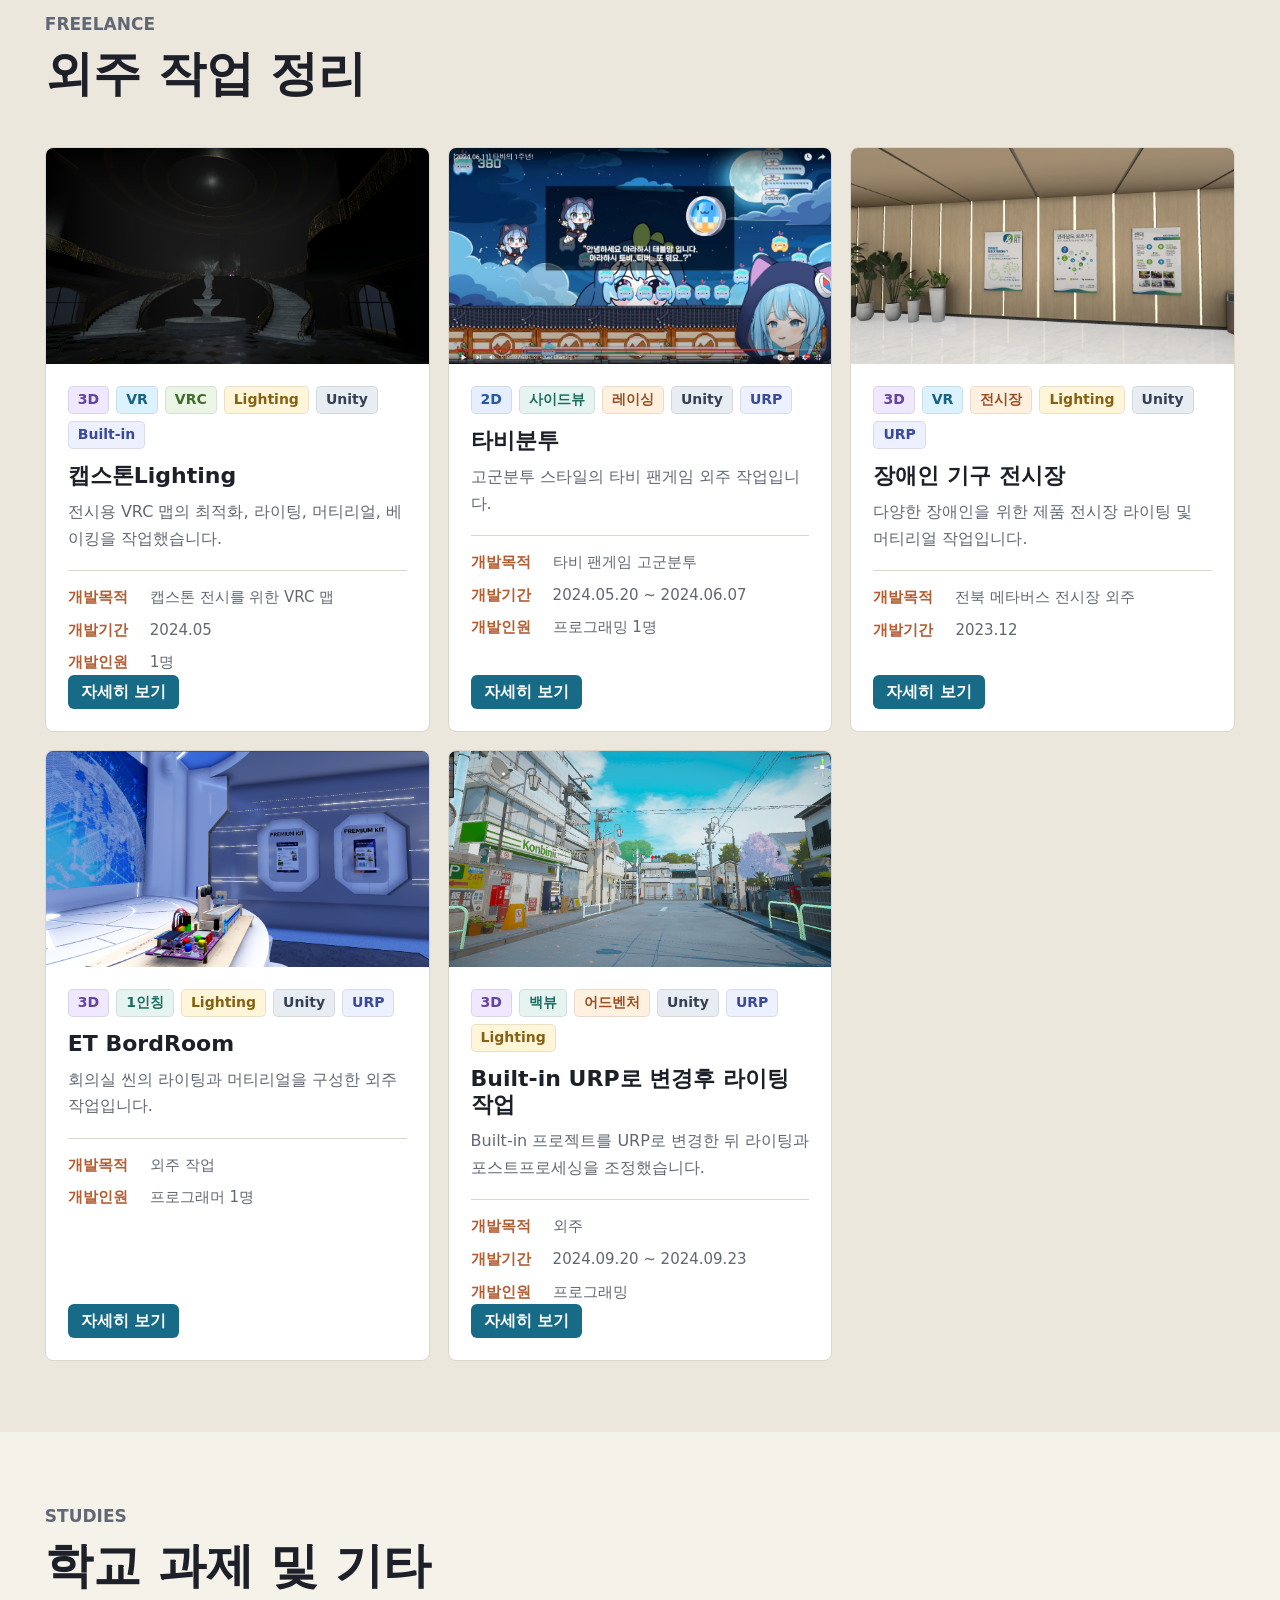
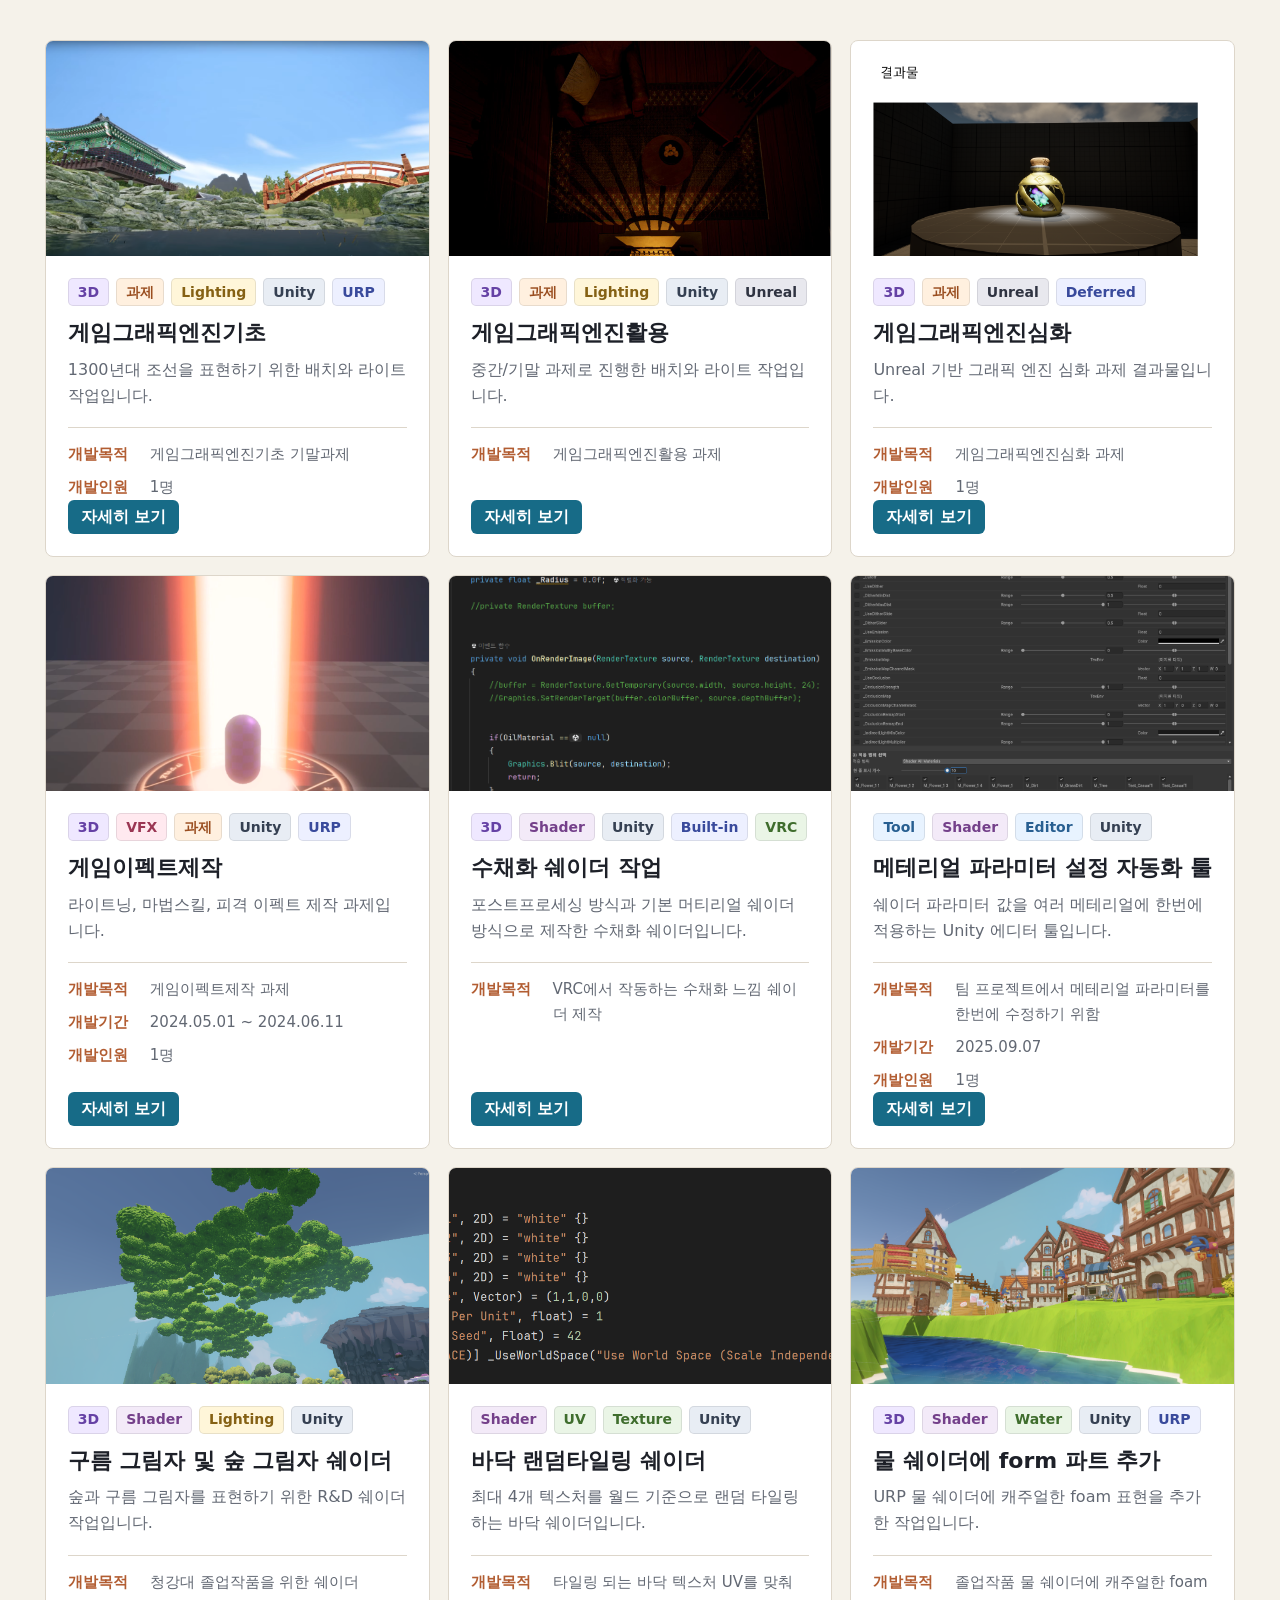
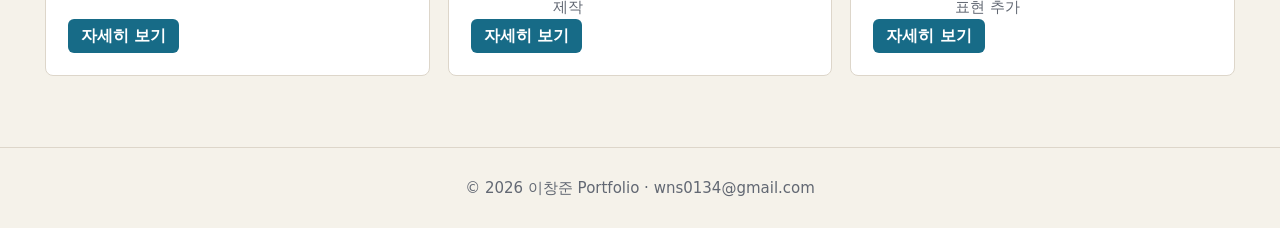
==== commit 9b7a9006: "Add tech stack icons for languages and AI tools Give every tool card a logo so none fall back to the" ====
--- a/index.html
+++ b/index.html
@@ -67,27 +67,27 @@
               <h3 class="skills-subtitle">프로그래밍</h3>
               <ul class="tool-grid" aria-label="프로그래밍 도구 및 언어">
                 <li class="tool-card"><img src="assets/tech/unity.svg" alt=""><span class="tool-name">Unity</span><span class="skill-level skill-level--primary">상</span></li>
-                <li class="tool-card tool-card--plain"><span class="tool-name">C#</span><span class="skill-level skill-level--primary">상</span></li>
+                <li class="tool-card"><img src="assets/tech/csharp.svg" alt=""><span class="tool-name">C#</span><span class="skill-level skill-level--primary">상</span></li>
                 <li class="tool-card"><img src="assets/tech/visual-studio.svg" alt=""><span class="tool-name">Visual Studio</span><span class="skill-level skill-level--primary">상</span></li>
                 <li class="tool-card"><img src="assets/tech/rider.svg" alt=""><span class="tool-name">Rider</span><span class="skill-level skill-level--primary">상</span></li>
                 <li class="tool-card"><img src="assets/tech/unreal-engine.svg" alt=""><span class="tool-name">Unreal Engine</span><span class="skill-level">중상</span></li>
-                <li class="tool-card tool-card--plain"><span class="tool-name">C++</span><span class="skill-level">중상</span></li>
-                <li class="tool-card tool-card--plain"><span class="tool-name">HLSL</span><span class="skill-level">중상</span></li>
-                <li class="tool-card tool-card--plain"><span class="tool-name">OpenGL</span><span class="skill-level">중상</span></li>
+                <li class="tool-card"><img src="assets/tech/cplusplus.svg" alt=""><span class="tool-name">C++</span><span class="skill-level">중상</span></li>
+                <li class="tool-card"><img src="assets/tech/hlsl.svg" alt=""><span class="tool-name">HLSL</span><span class="skill-level">중상</span></li>
+                <li class="tool-card"><img src="assets/tech/opengl.svg" alt=""><span class="tool-name">OpenGL</span><span class="skill-level">중상</span></li>
                 <li class="tool-card"><img src="assets/tech/github.svg" alt=""><span class="tool-name">GitHub</span><span class="skill-level">중상</span></li>
-                <li class="tool-card tool-card--plain"><span class="tool-name">GLSL</span><span class="skill-level skill-level--basic">중</span></li>
-                <li class="tool-card tool-card--plain"><span class="tool-name">MySQL</span><span class="skill-level skill-level--basic">중</span></li>
+                <li class="tool-card"><img src="assets/tech/glsl.svg" alt=""><span class="tool-name">GLSL</span><span class="skill-level skill-level--basic">중</span></li>
+                <li class="tool-card"><img src="assets/tech/mysql.svg" alt=""><span class="tool-name">MySQL</span><span class="skill-level skill-level--basic">중</span></li>
               </ul>
             </div>
 
             <div class="skills-block">
               <h3 class="skills-subtitle">AI 도구</h3>
               <ul class="tool-grid" aria-label="사용 AI 도구">
-                <li class="tool-card tool-card--plain"><span class="tool-name">Claude</span></li>
-                <li class="tool-card tool-card--plain"><span class="tool-name">ChatGPT</span></li>
-                <li class="tool-card tool-card--plain"><span class="tool-name">Cursor</span></li>
-                <li class="tool-card tool-card--plain"><span class="tool-name">Gemini</span></li>
-                <li class="tool-card tool-card--plain"><span class="tool-name">Tripo AI</span></li>
+                <li class="tool-card"><img src="assets/tech/claude.svg" alt=""><span class="tool-name">Claude</span></li>
+                <li class="tool-card"><img src="assets/tech/chatgpt.svg" alt=""><span class="tool-name">ChatGPT</span></li>
+                <li class="tool-card"><img src="assets/tech/cursor.svg" alt=""><span class="tool-name">Cursor</span></li>
+                <li class="tool-card"><img src="assets/tech/gemini.svg" alt=""><span class="tool-name">Gemini</span></li>
+                <li class="tool-card"><img src="assets/tech/tripo-ai.svg" alt=""><span class="tool-name">Tripo AI</span></li>
               </ul>
             </div>
 
--- a/styles.css
+++ b/styles.css
@@ -351,18 +351,6 @@
   height: 24px;
   opacity: 0.92;
   object-fit: contain;
-}
-
-/* 로고가 없는 항목은 같은 자리에 강조 점을 두어 정렬을 맞춘다. */
-.tool-card--plain::before {
-  content: "";
-  flex: 0 0 auto;
-  width: 24px;
-  height: 24px;
-  border-radius: 50%;
-  background:
-    radial-gradient(circle at center, var(--accent) 0 3.5px, transparent 3.5px),
-    rgba(23, 107, 135, 0.07);
 }
 
 .tool-name {
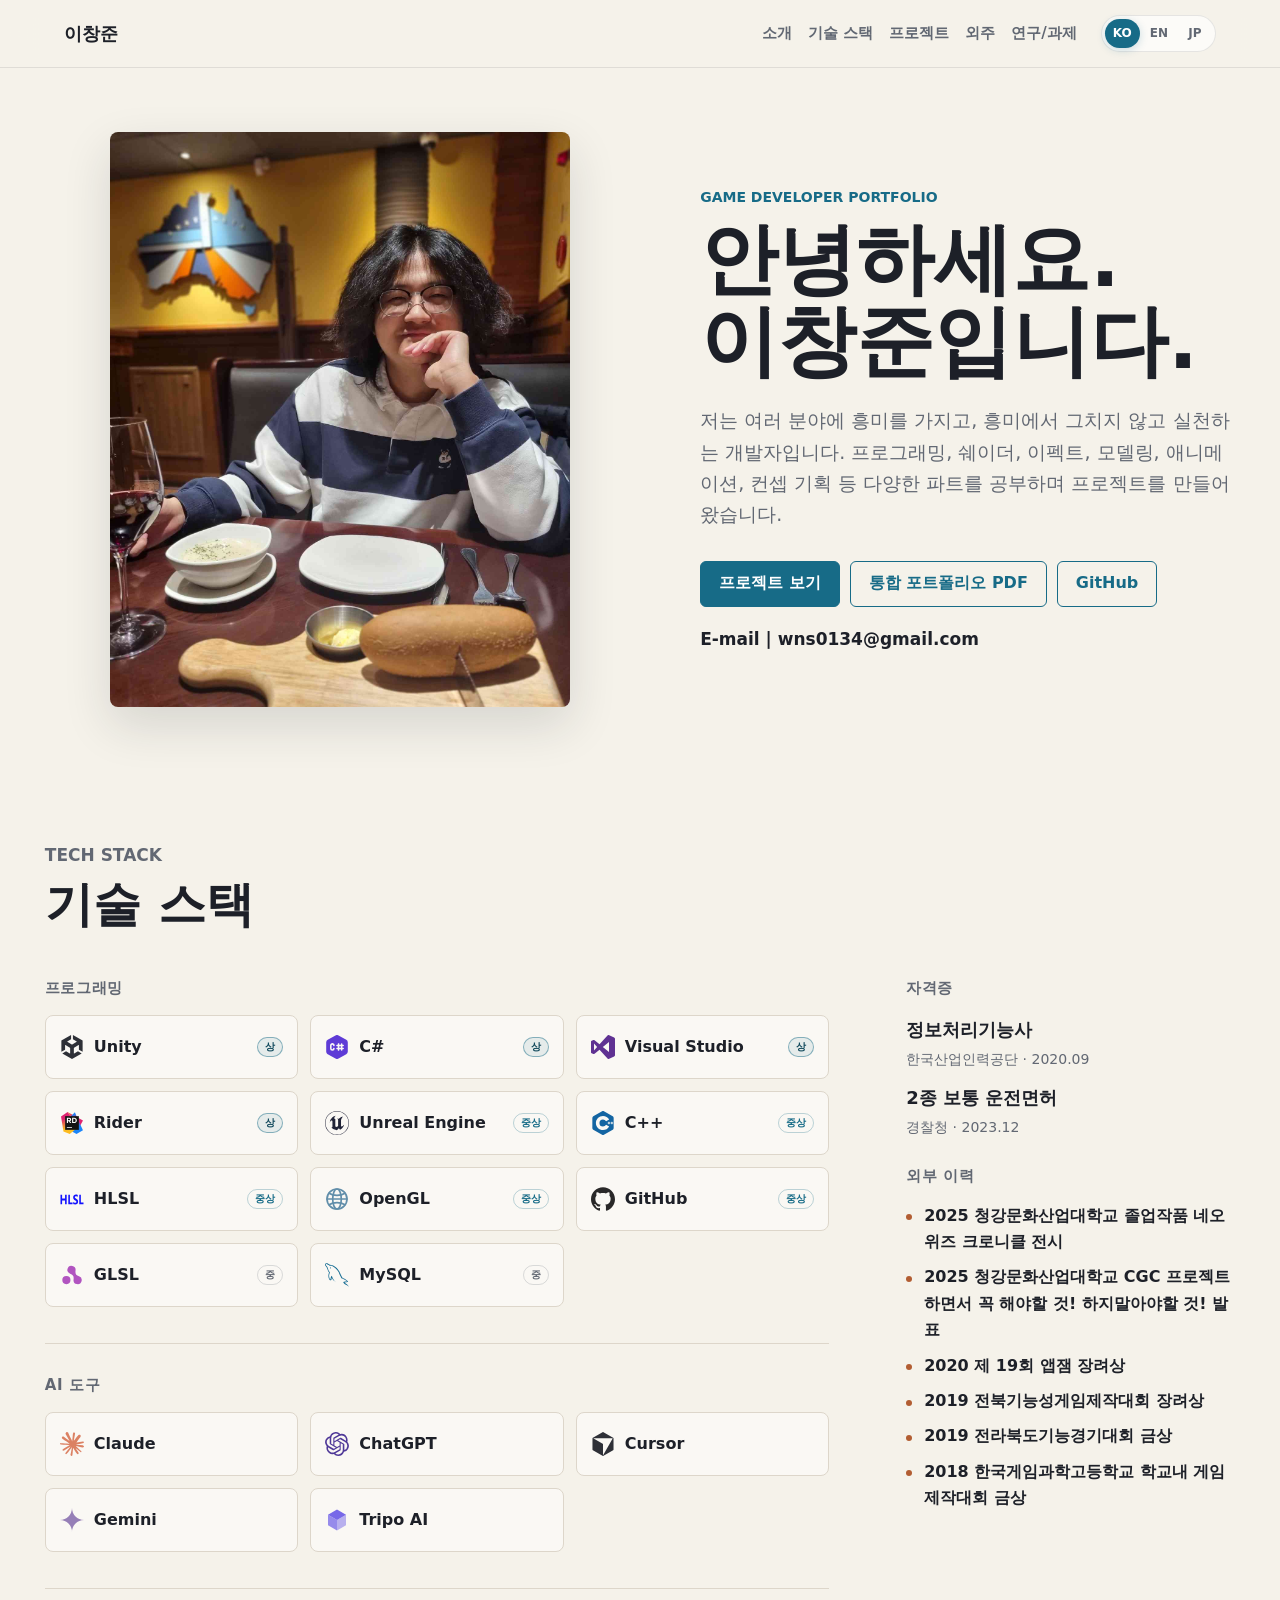
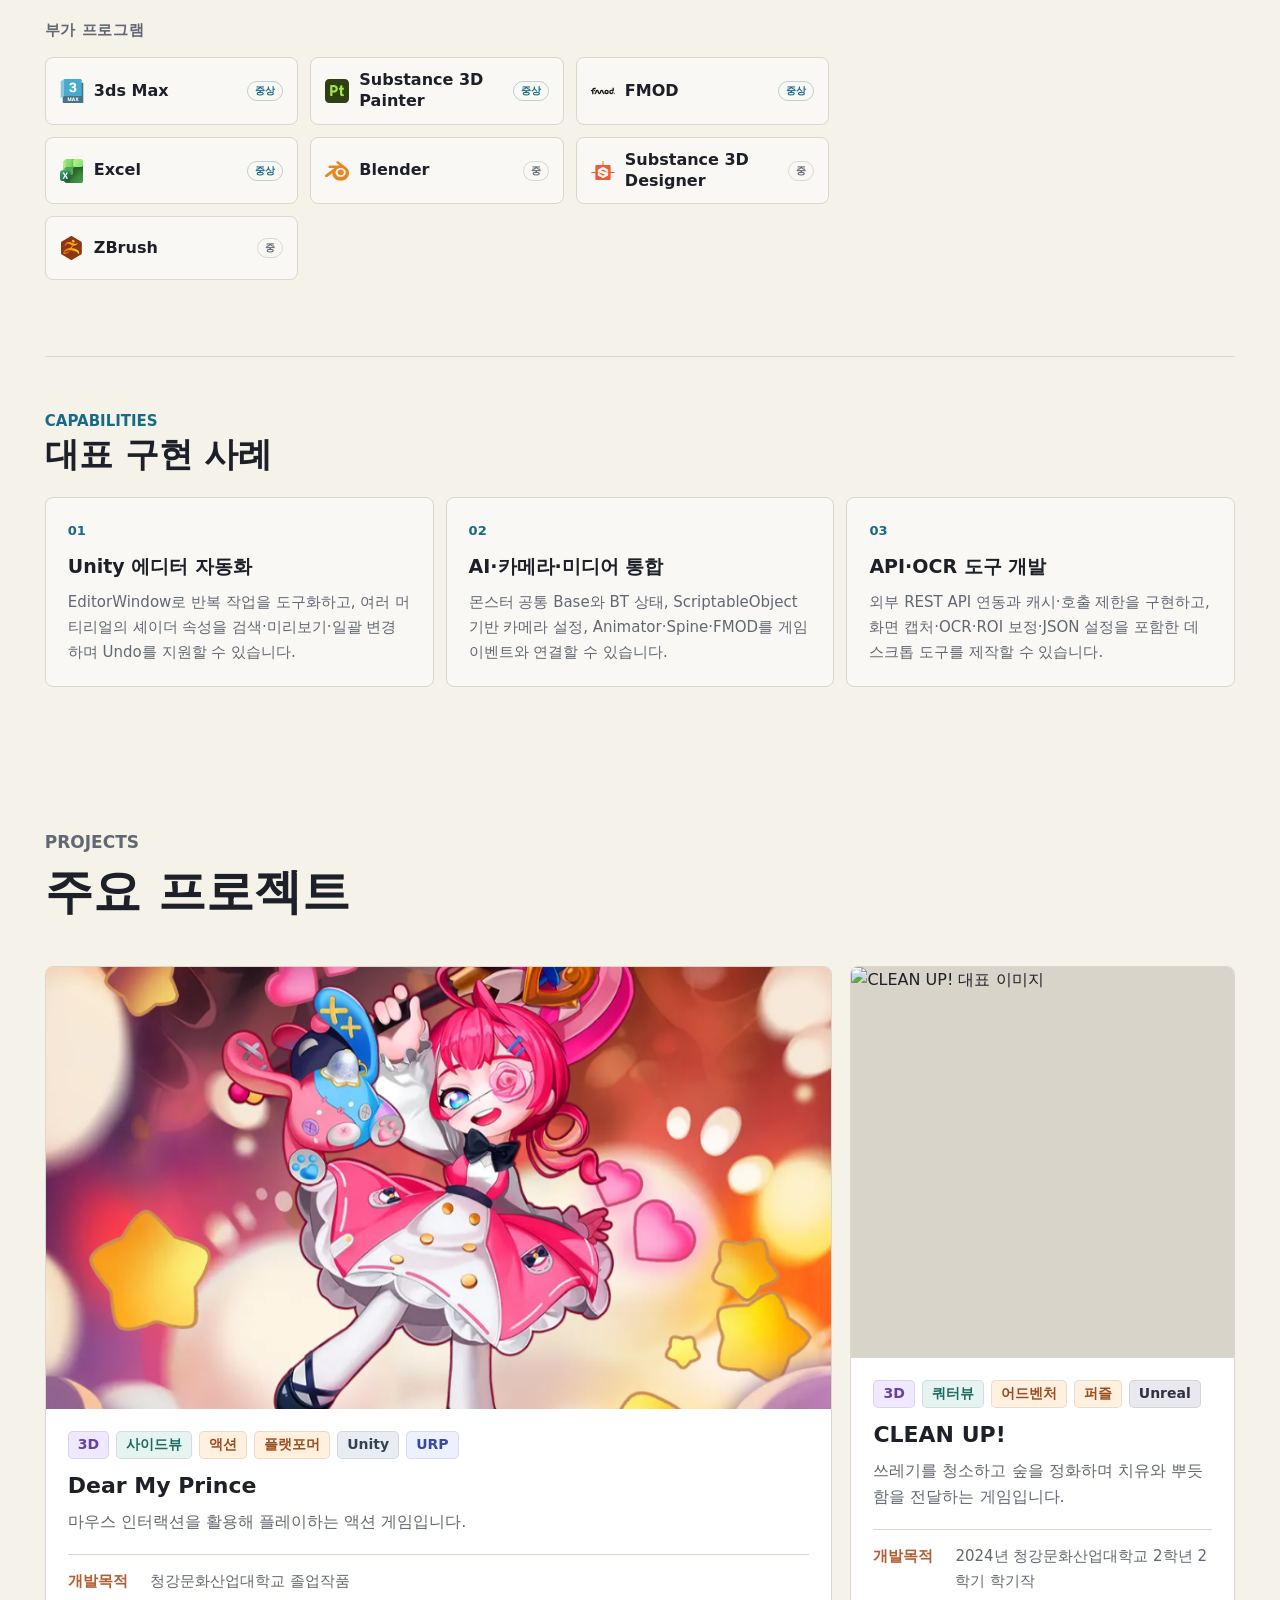
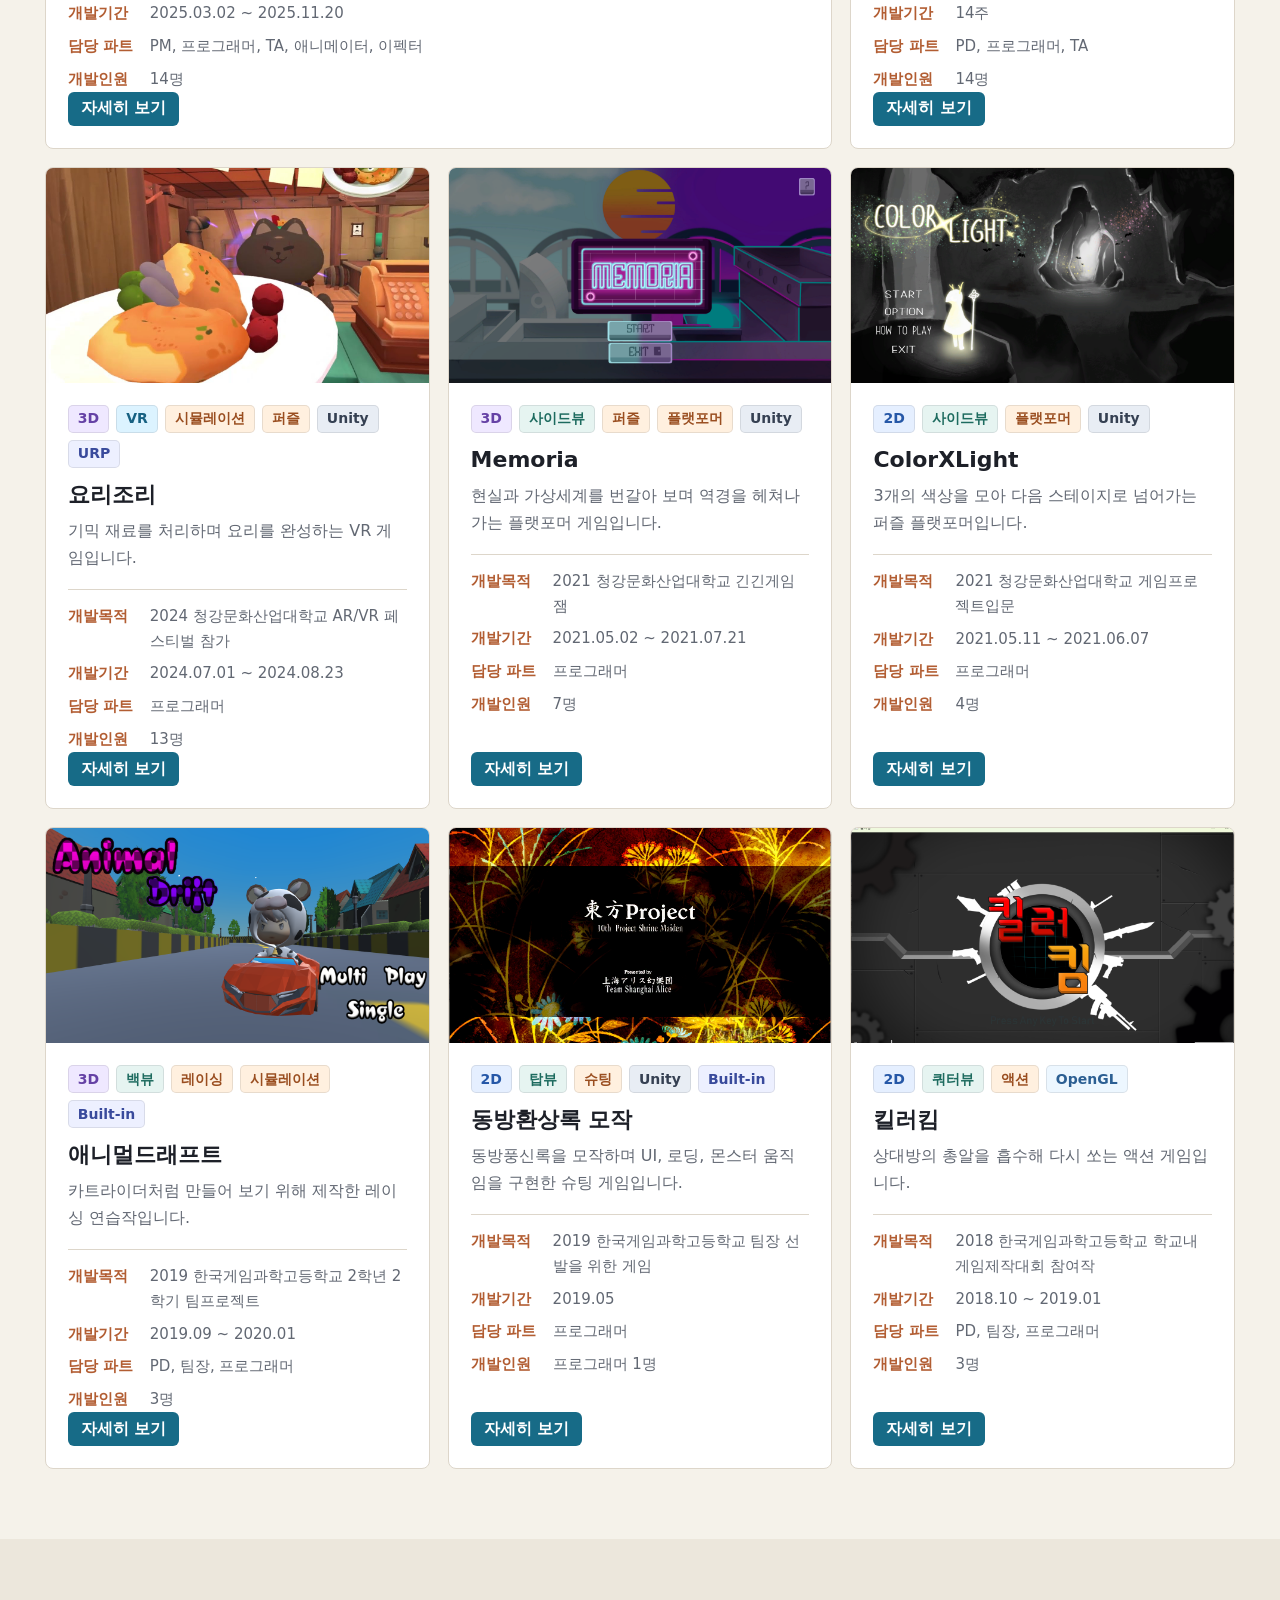
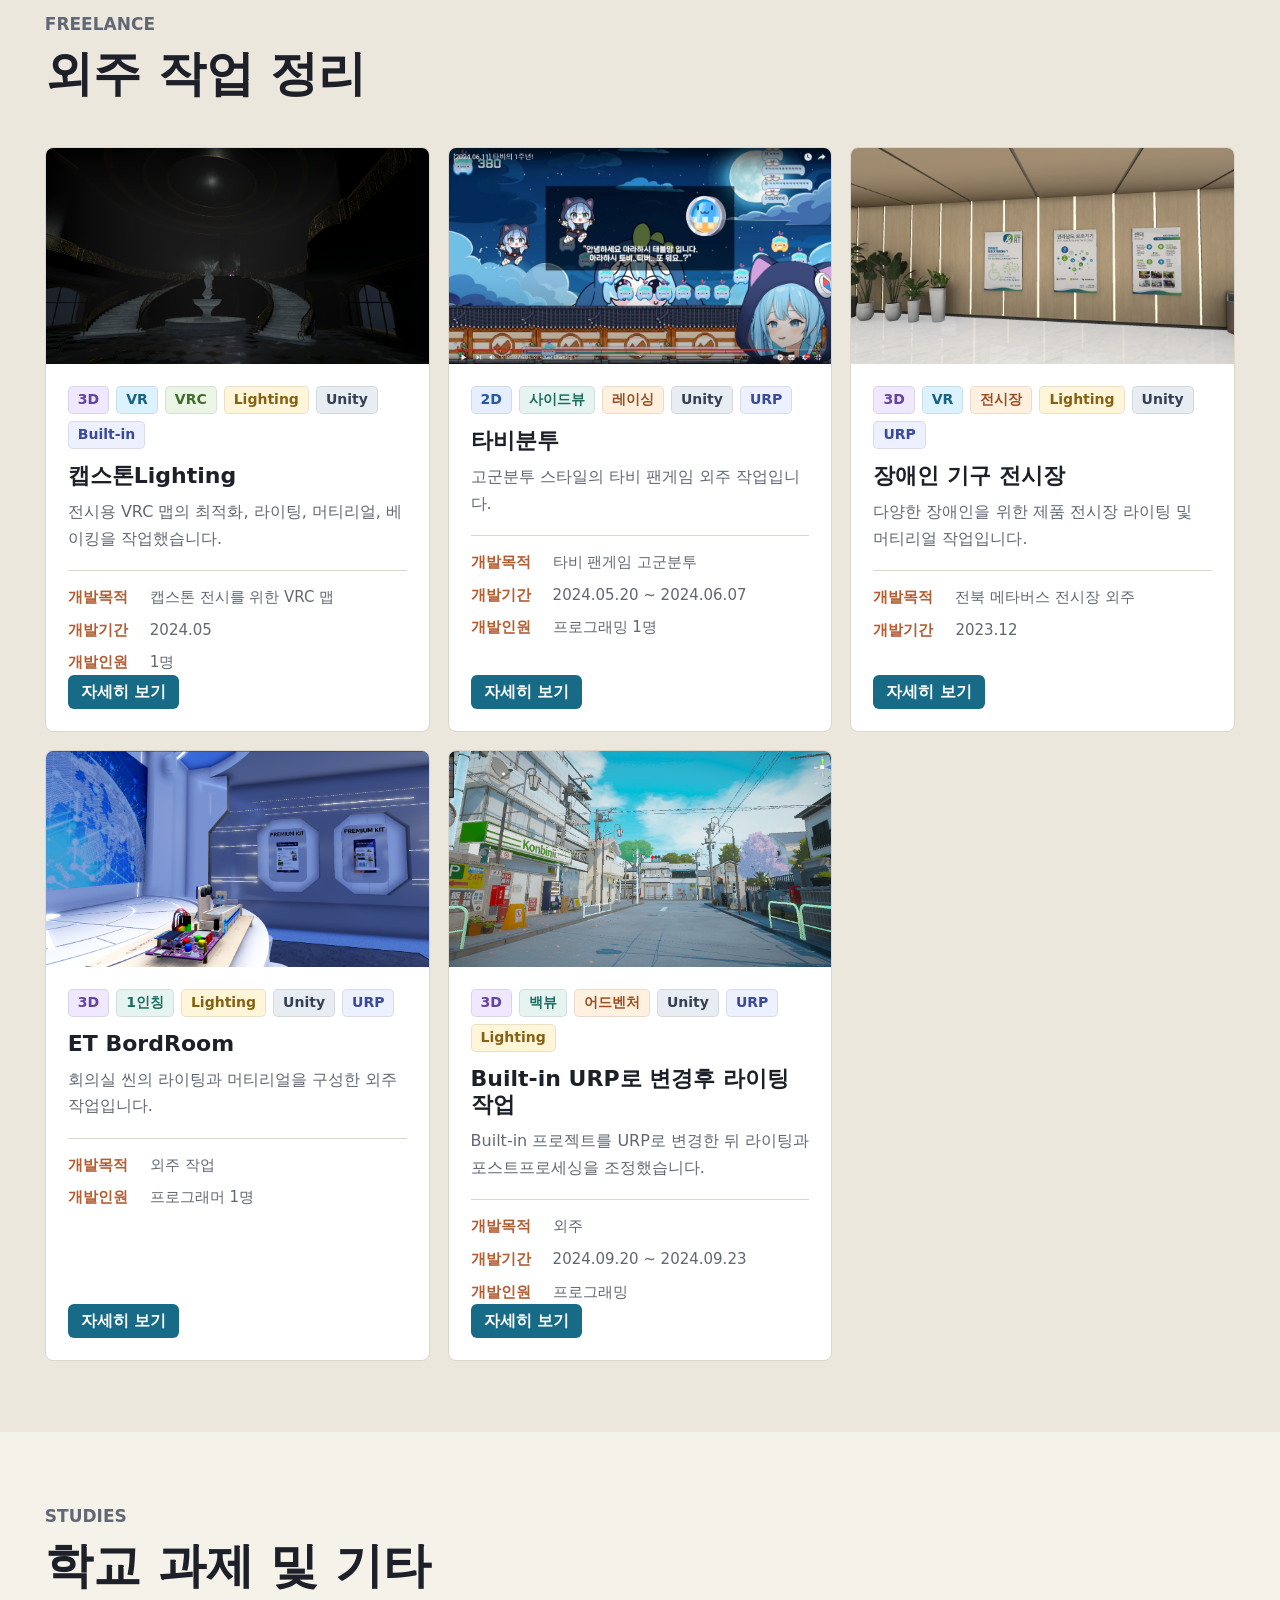
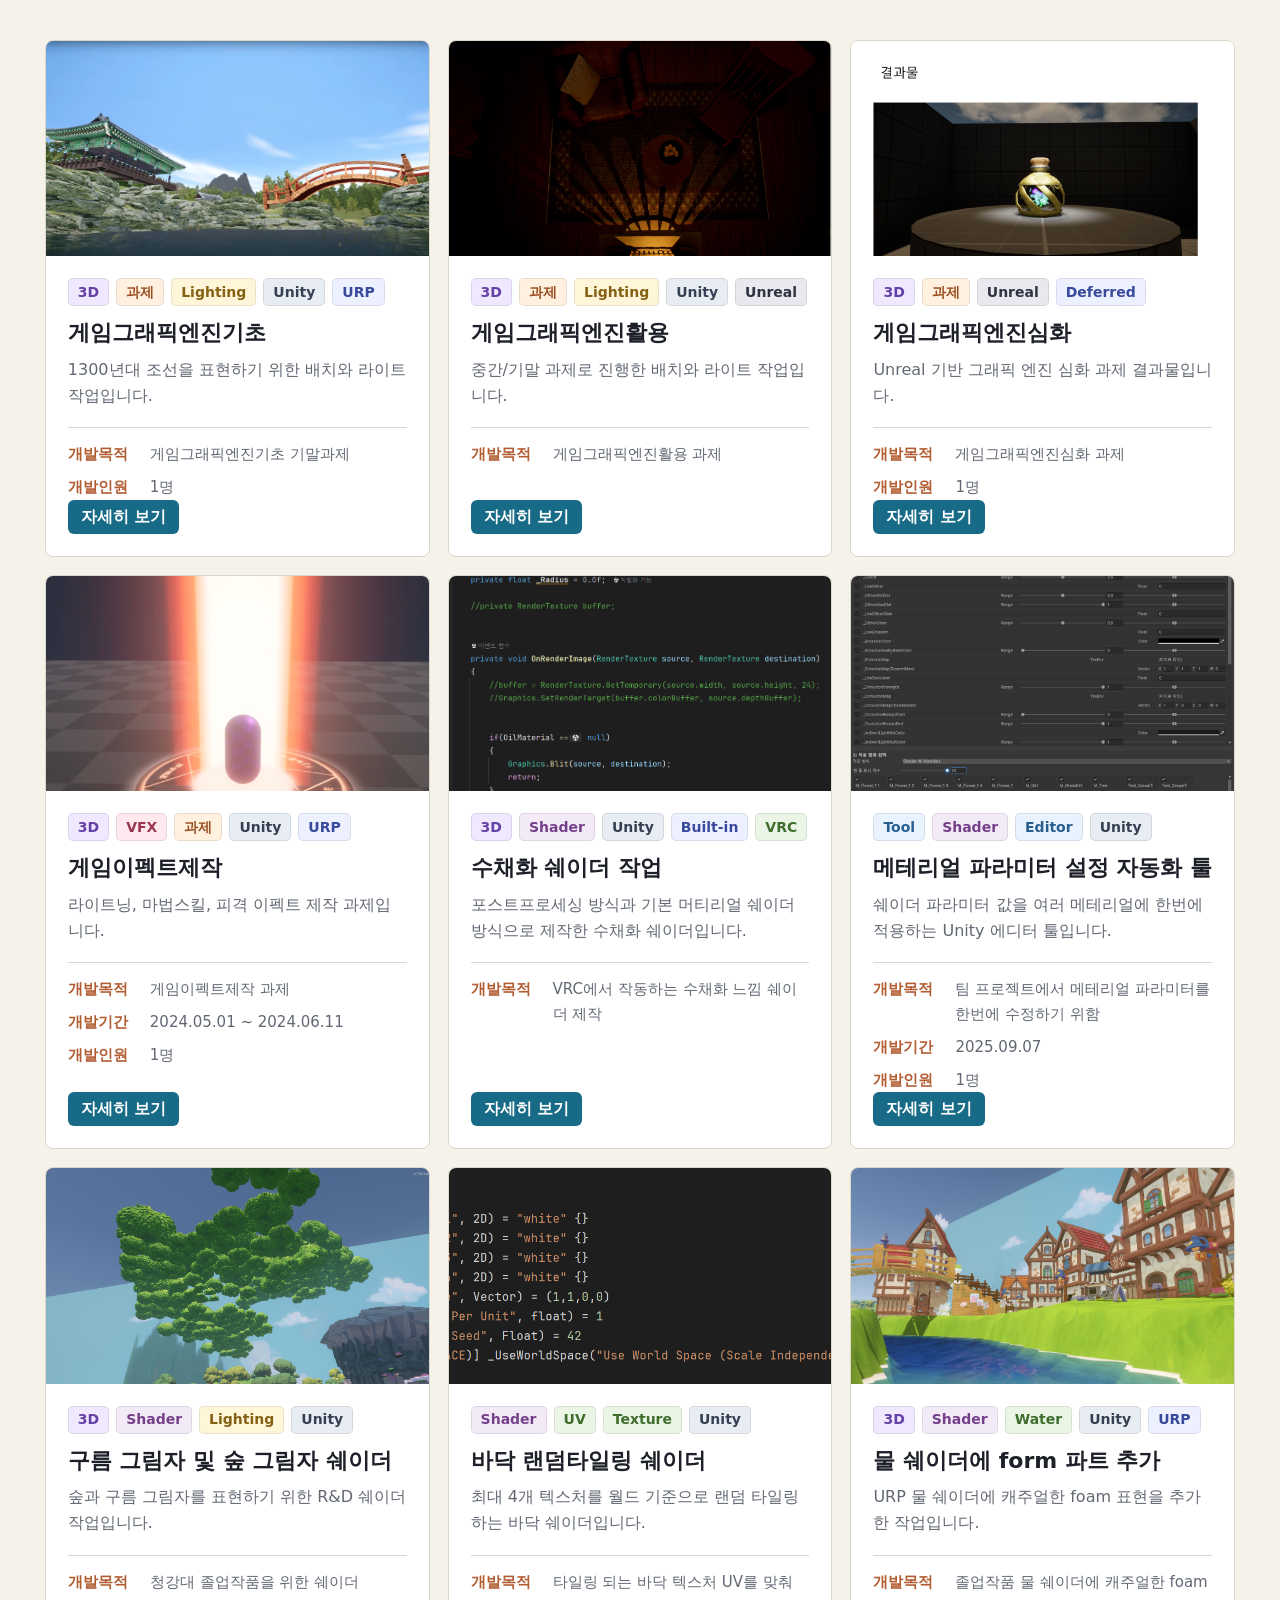
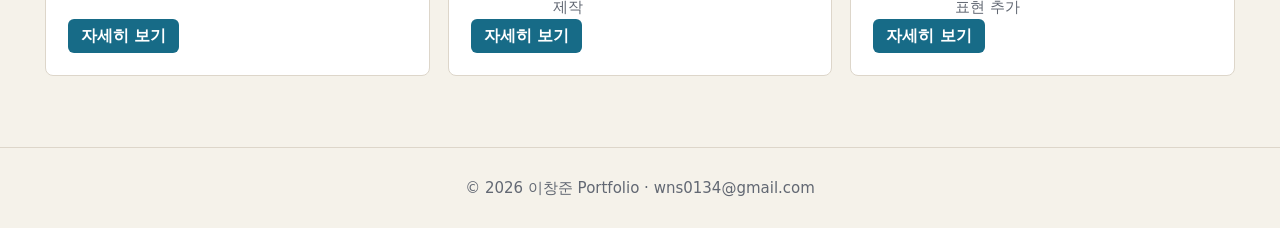
==== commit 9d9329cb: "Add search engine indexing metadata and sitemap Add canonical URLs, Open Graph/Twitter Card tags and" ====
--- a/index.html
+++ b/index.html
@@ -5,10 +5,69 @@
     <meta name="viewport" content="width=device-width, initial-scale=1">
     <meta
       name="description"
-      content="프로그래밍, 쉐이더, 이펙트, 모델링, 애니메이션 작업을 다루는 이창준 포트폴리오"
+      content="게임 개발자 · 테크니컬 아티스트 이창준의 포트폴리오입니다. Unity와 Unreal 기반 게임 프로그래밍, URP 쉐이더, 이펙트, 모델링, 애니메이션 작업을 정리했습니다."
     >
-    <title>이창준 Portfolio</title>
+    <title>이창준 Portfolio | Unity 게임 개발자 · 테크니컬 아티스트</title>
+    <link rel="canonical" href="https://aldkl.github.io/Portfolio/">
+    <meta name="robots" content="index, follow, max-image-preview:large">
+    <meta name="author" content="이창준">
+
+    <meta property="og:type" content="website">
+    <meta property="og:site_name" content="이창준 Portfolio">
+    <meta property="og:url" content="https://aldkl.github.io/Portfolio/">
+    <meta property="og:title" content="이창준 Portfolio | Unity 게임 개발자 · 테크니컬 아티스트">
+    <meta
+      property="og:description"
+      content="게임 개발자 · 테크니컬 아티스트 이창준의 포트폴리오입니다. Unity와 Unreal 기반 게임 프로그래밍, URP 쉐이더, 이펙트, 모델링, 애니메이션 작업을 정리했습니다."
+    >
+    <meta property="og:image" content="https://aldkl.github.io/Portfolio/assets/portfolio/memoria.png">
+    <meta property="og:image:width" content="2560">
+    <meta property="og:image:height" content="1440">
+    <meta property="og:locale" content="ko_KR">
+    <meta name="twitter:card" content="summary_large_image">
+
     <link rel="stylesheet" href="styles.css">
+    <script type="application/ld+json">
+      {
+        "@context": "https://schema.org",
+        "@graph": [
+          {
+            "@type": "Person",
+            "@id": "https://aldkl.github.io/Portfolio/#person",
+            "name": "이창준",
+            "alternateName": ["Changjun Lee", "Lee Changjun"],
+            "jobTitle": "Game Developer / Technical Artist",
+            "url": "https://aldkl.github.io/Portfolio/",
+            "image": "https://aldkl.github.io/Portfolio/assets/profile.jpg",
+            "email": "mailto:wns0134@gmail.com",
+            "sameAs": ["https://github.com/aldkl"],
+            "knowsAbout": [
+              "Unity",
+              "Unreal Engine",
+              "Universal Render Pipeline",
+              "HLSL",
+              "Shader Graph",
+              "Technical Art",
+              "VFX",
+              "Game Programming"
+            ],
+            "alumniOf": {
+              "@type": "CollegeOrUniversity",
+              "name": "청강문화산업대학교"
+            }
+          },
+          {
+            "@type": "WebSite",
+            "@id": "https://aldkl.github.io/Portfolio/#website",
+            "url": "https://aldkl.github.io/Portfolio/",
+            "name": "이창준 Portfolio",
+            "inLanguage": "ko",
+            "author": { "@id": "https://aldkl.github.io/Portfolio/#person" },
+            "publisher": { "@id": "https://aldkl.github.io/Portfolio/#person" }
+          }
+        ]
+      }
+    </script>
   </head>
   <body>
     <header class="site-header">
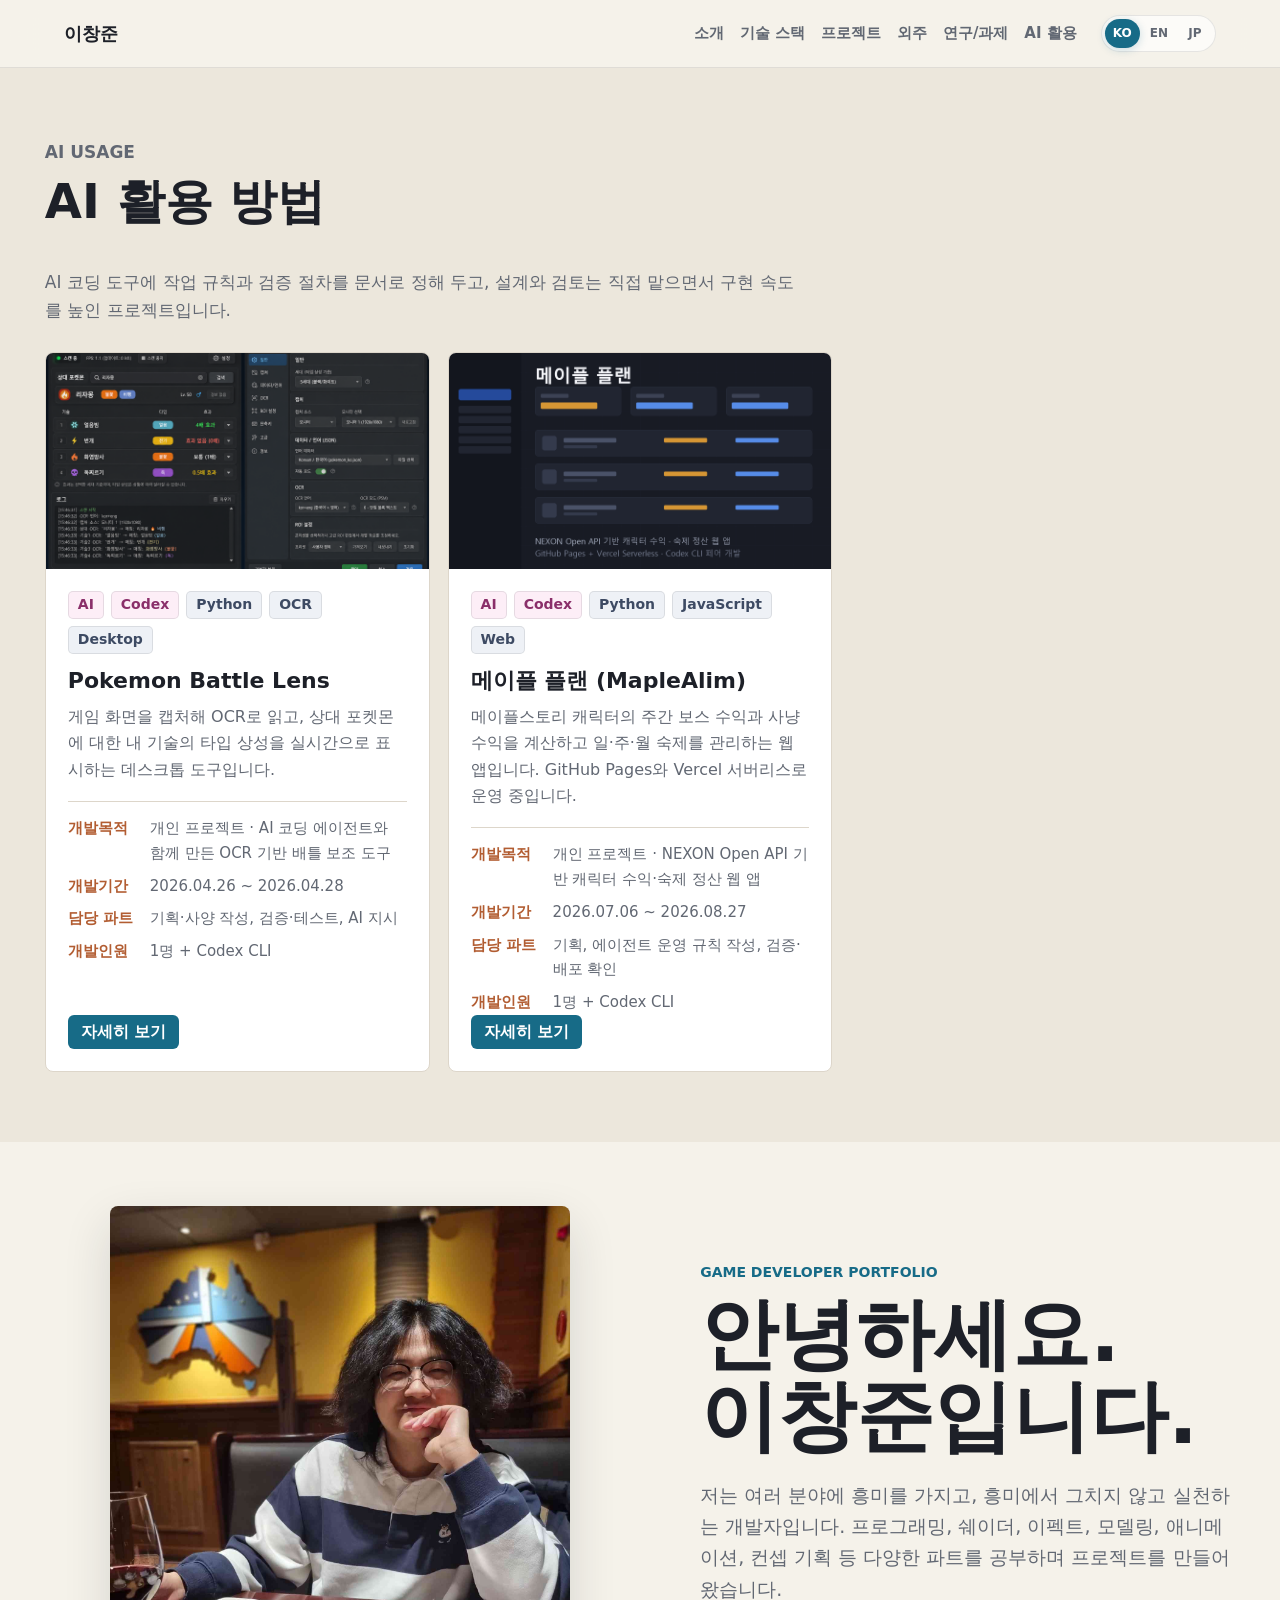
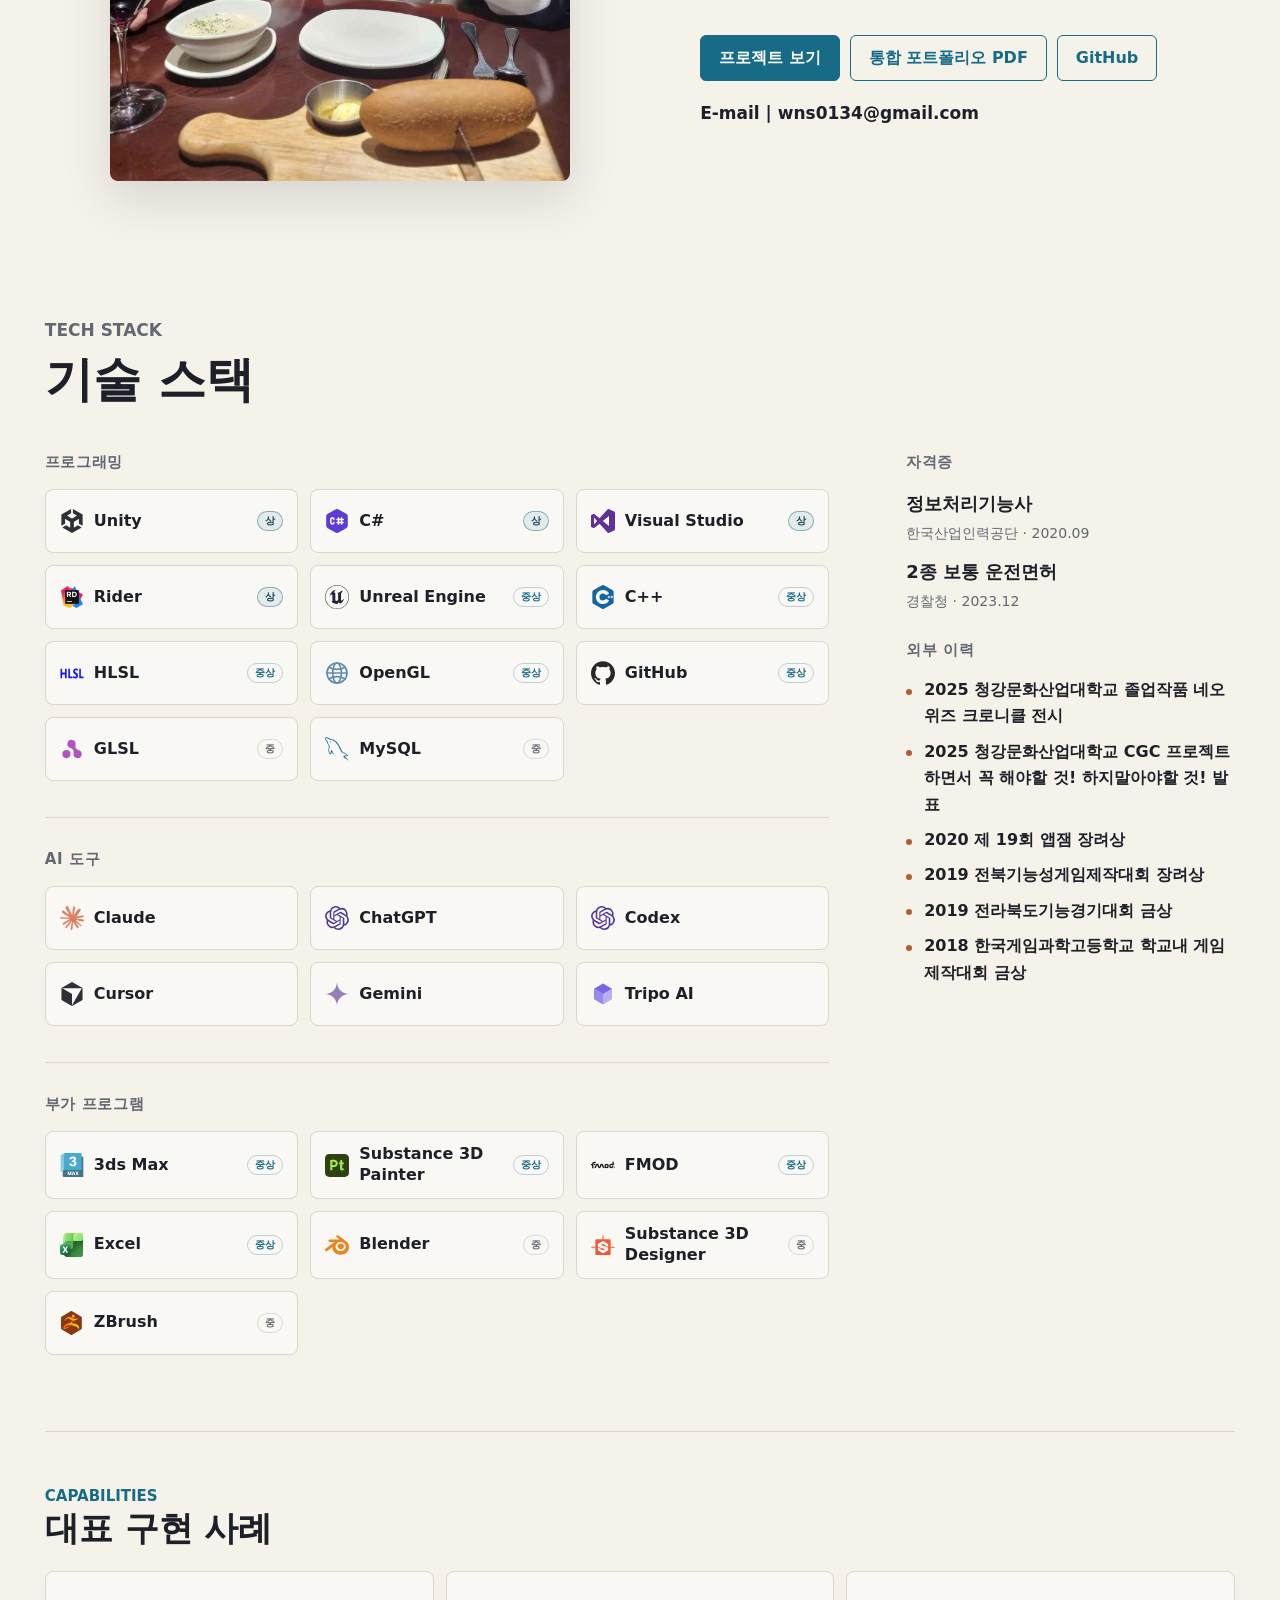
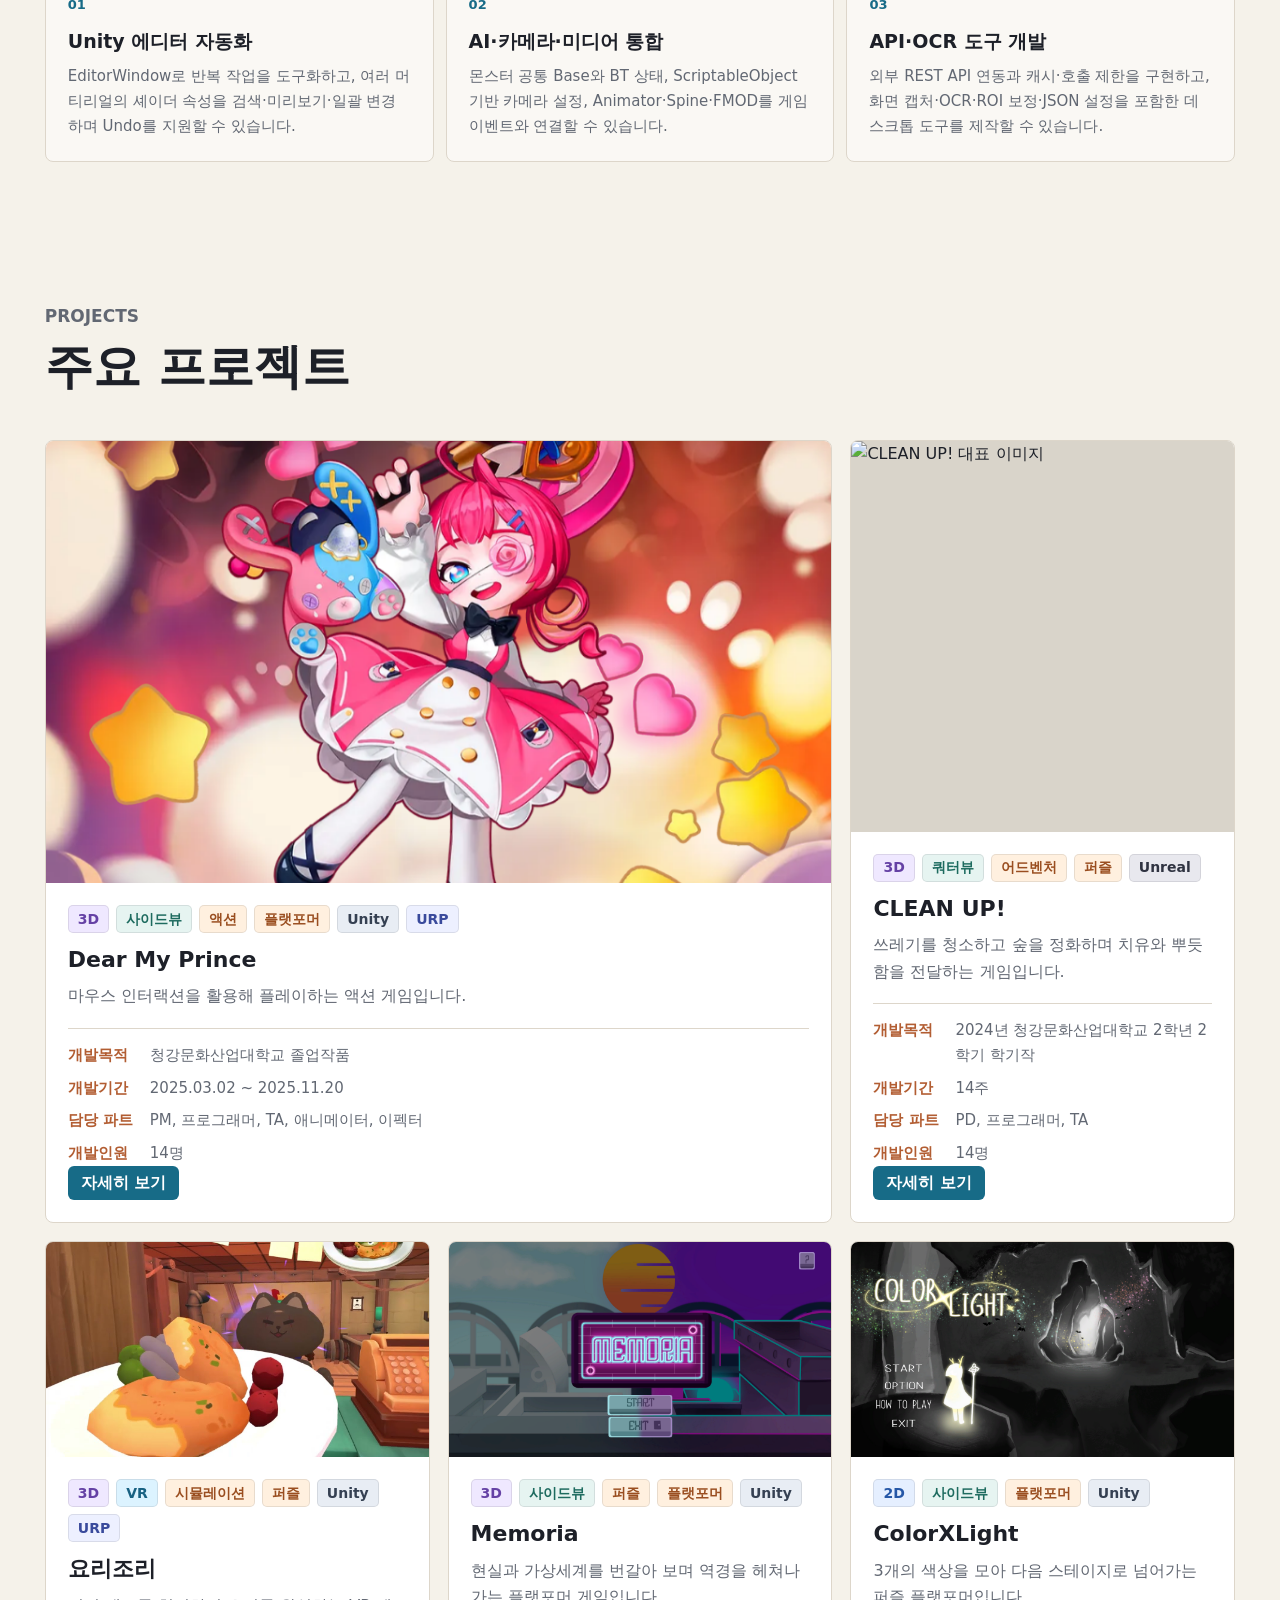
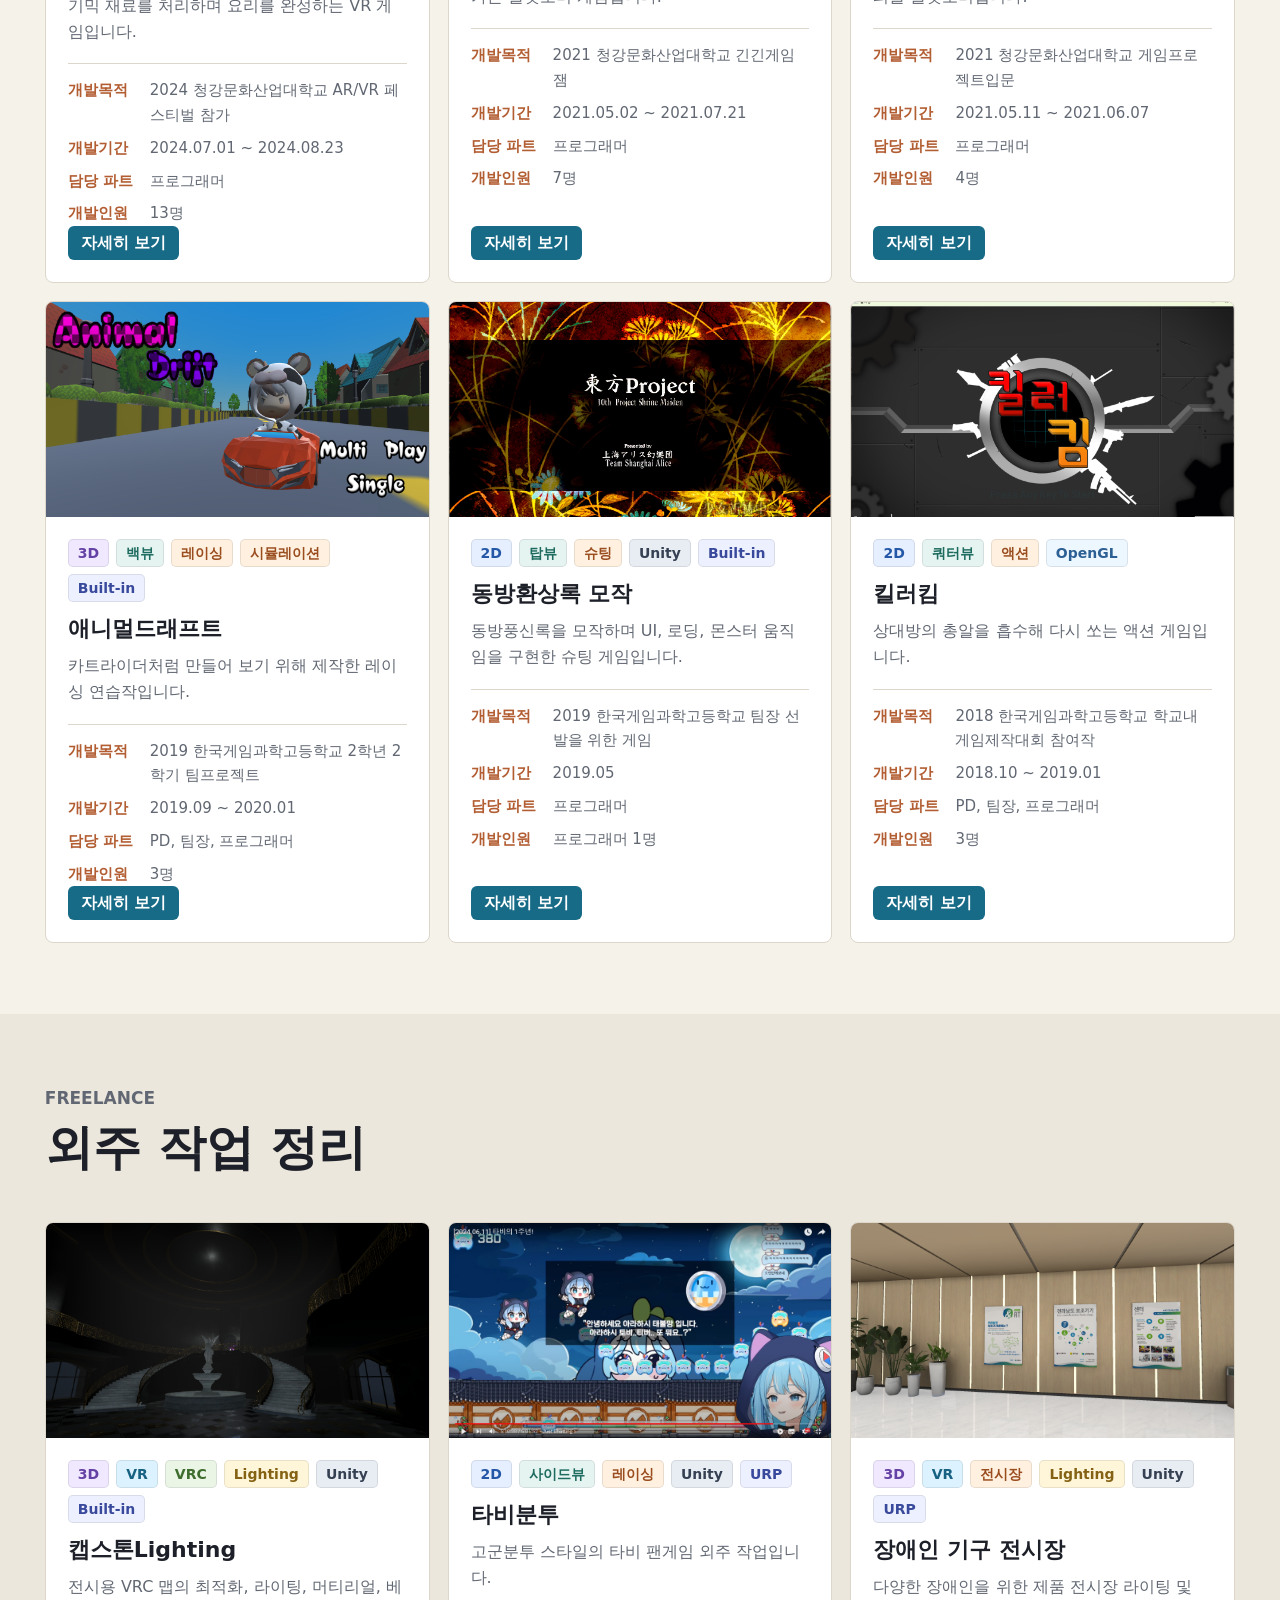
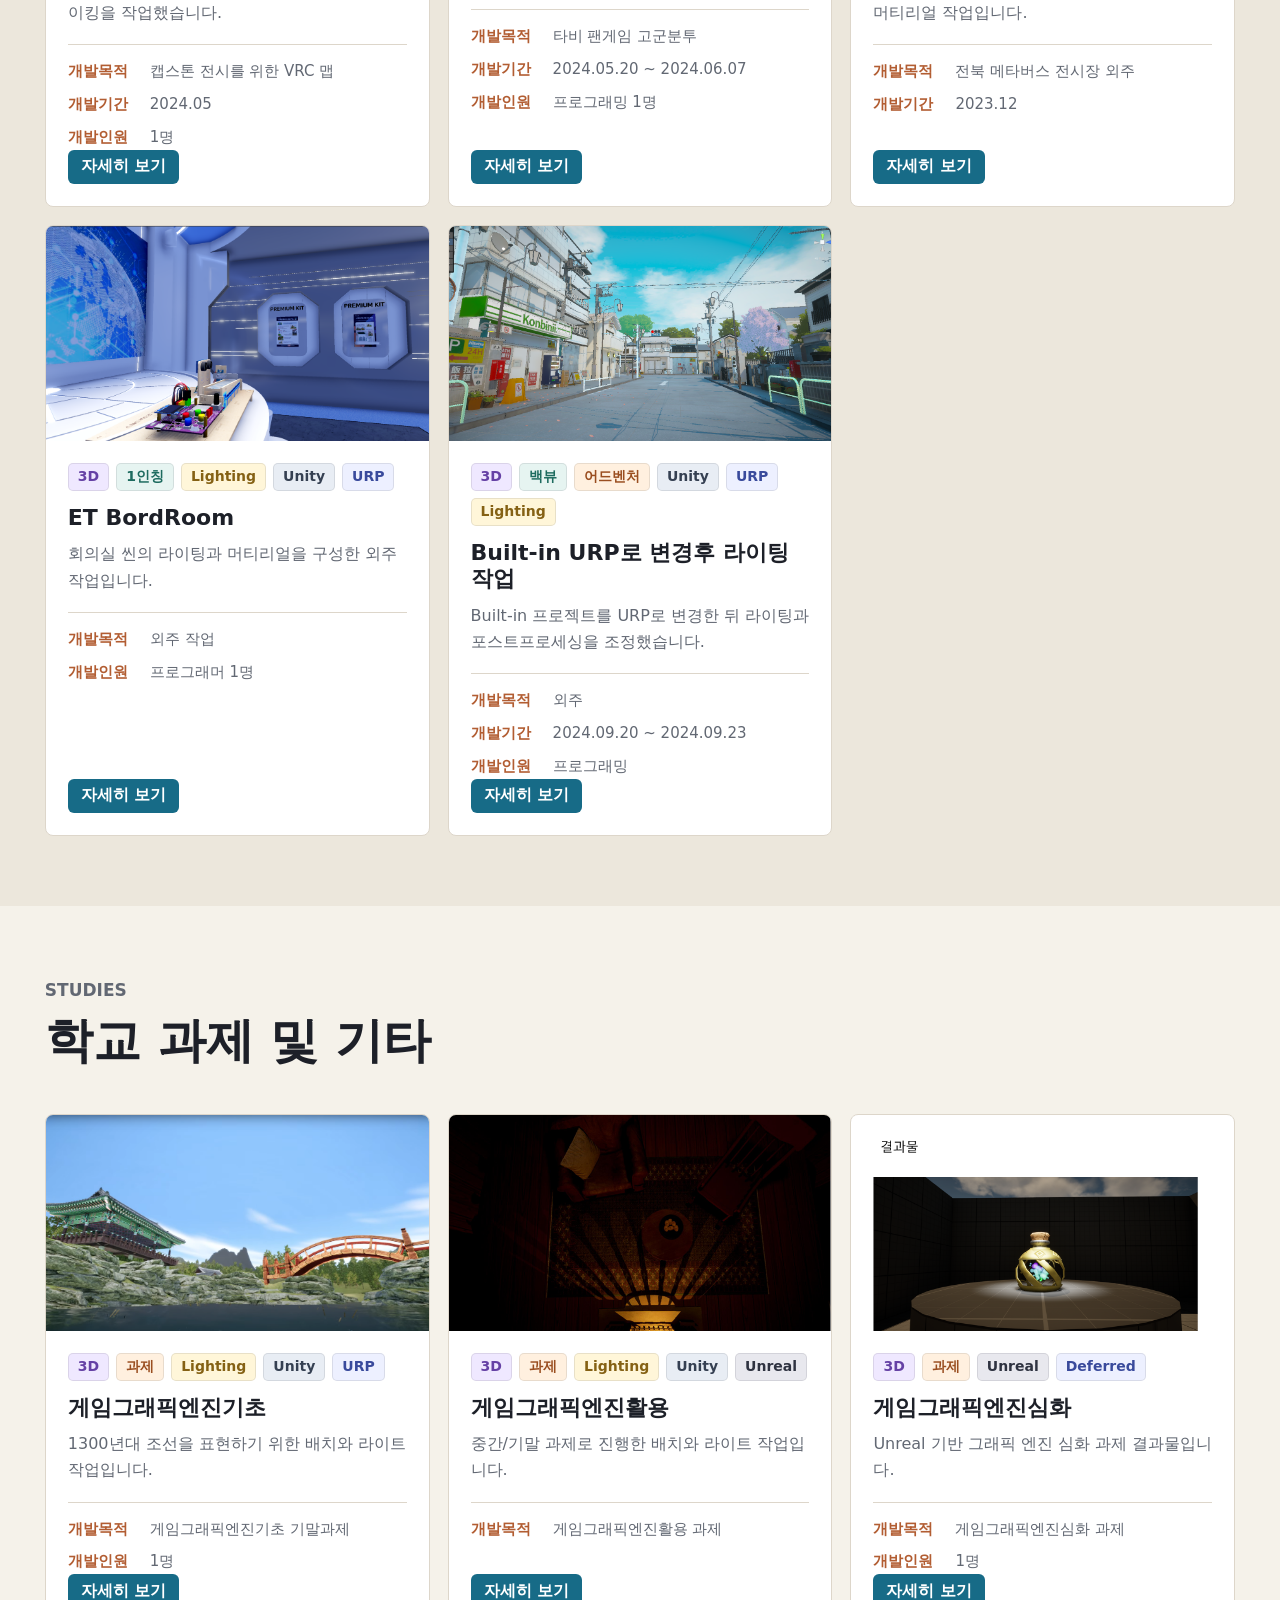
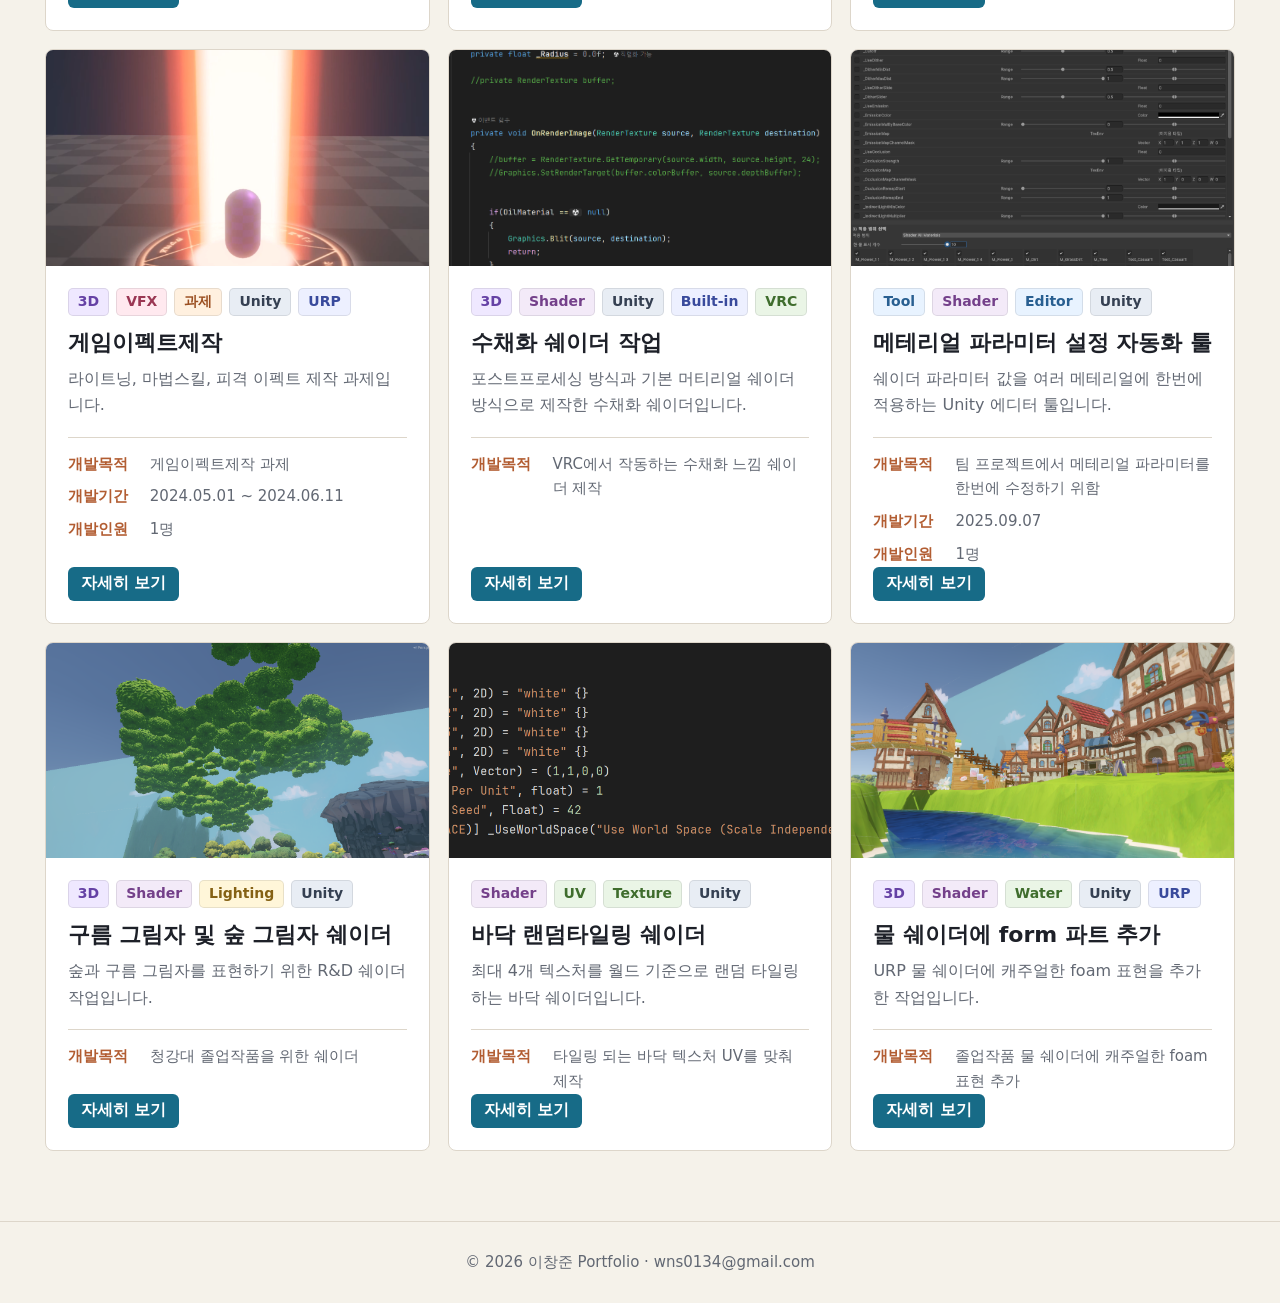
==== commit 6725aada: "Add AI usage section and code-backed project details - New "AI 활용 방법" category with Pokemon Battle L" ====
--- a/index.html
+++ b/index.html
@@ -78,6 +78,7 @@
         <a href="#projects">프로젝트</a>
         <a href="#freelance">외주</a>
         <a href="#studies">연구/과제</a>
+        <a href="#ai-usage">AI 활용</a>
       </nav>
       <div class="language-switcher notranslate" aria-label="언어 선택">
         <button type="button" data-language="ko" lang="ko">KO</button>
@@ -144,6 +145,7 @@
               <ul class="tool-grid" aria-label="사용 AI 도구">
                 <li class="tool-card"><img src="assets/tech/claude.svg" alt=""><span class="tool-name">Claude</span></li>
                 <li class="tool-card"><img src="assets/tech/chatgpt.svg" alt=""><span class="tool-name">ChatGPT</span></li>
+                <li class="tool-card"><img src="assets/tech/chatgpt.svg" alt=""><span class="tool-name">Codex</span></li>
                 <li class="tool-card"><img src="assets/tech/cursor.svg" alt=""><span class="tool-name">Cursor</span></li>
                 <li class="tool-card"><img src="assets/tech/gemini.svg" alt=""><span class="tool-name">Gemini</span></li>
                 <li class="tool-card"><img src="assets/tech/tripo-ai.svg" alt=""><span class="tool-name">Tripo AI</span></li>
@@ -246,6 +248,19 @@
         </div>
       </section>
 
+      <section id="ai-usage" class="section section--muted" aria-labelledby="ai-usage-title">
+        <div class="section__inner">
+          <div class="section-heading">
+            <div>
+              <p class="section__label">AI Usage</p>
+              <h2 id="ai-usage-title">AI 활용 방법</h2>
+            </div>
+          </div>
+          <p class="section-intro">AI 코딩 도구에 작업 규칙과 검증 절차를 문서로 정해 두고, 설계와 검토는 직접 맡으면서 구현 속도를 높인 프로젝트입니다.</p>
+          <div class="project-grid" data-work-list="ai"></div>
+        </div>
+      </section>
+
     </main>
 
     <footer id="contact" class="footer">
--- a/styles.css
+++ b/styles.css
@@ -881,6 +881,24 @@
   color: #285f91;
 }
 
+.tag-list li.tag--ai {
+  background: #fdeef7;
+  color: #8a2f6a;
+}
+
+.tag-list li.tag-value--python,
+.tag-list li.tag-value--javascript,
+.tag-list li.tag-value--web,
+.tag-list li.tag-value--desktop,
+.tag-list li.tag-value--ocr {
+  background: #eef1f6;
+  color: #3d4a63;
+}
+
+.section-intro {
+  margin: -8px 0 28px;
+}
+
 .tag-list--detail {
   margin-bottom: 18px;
 }
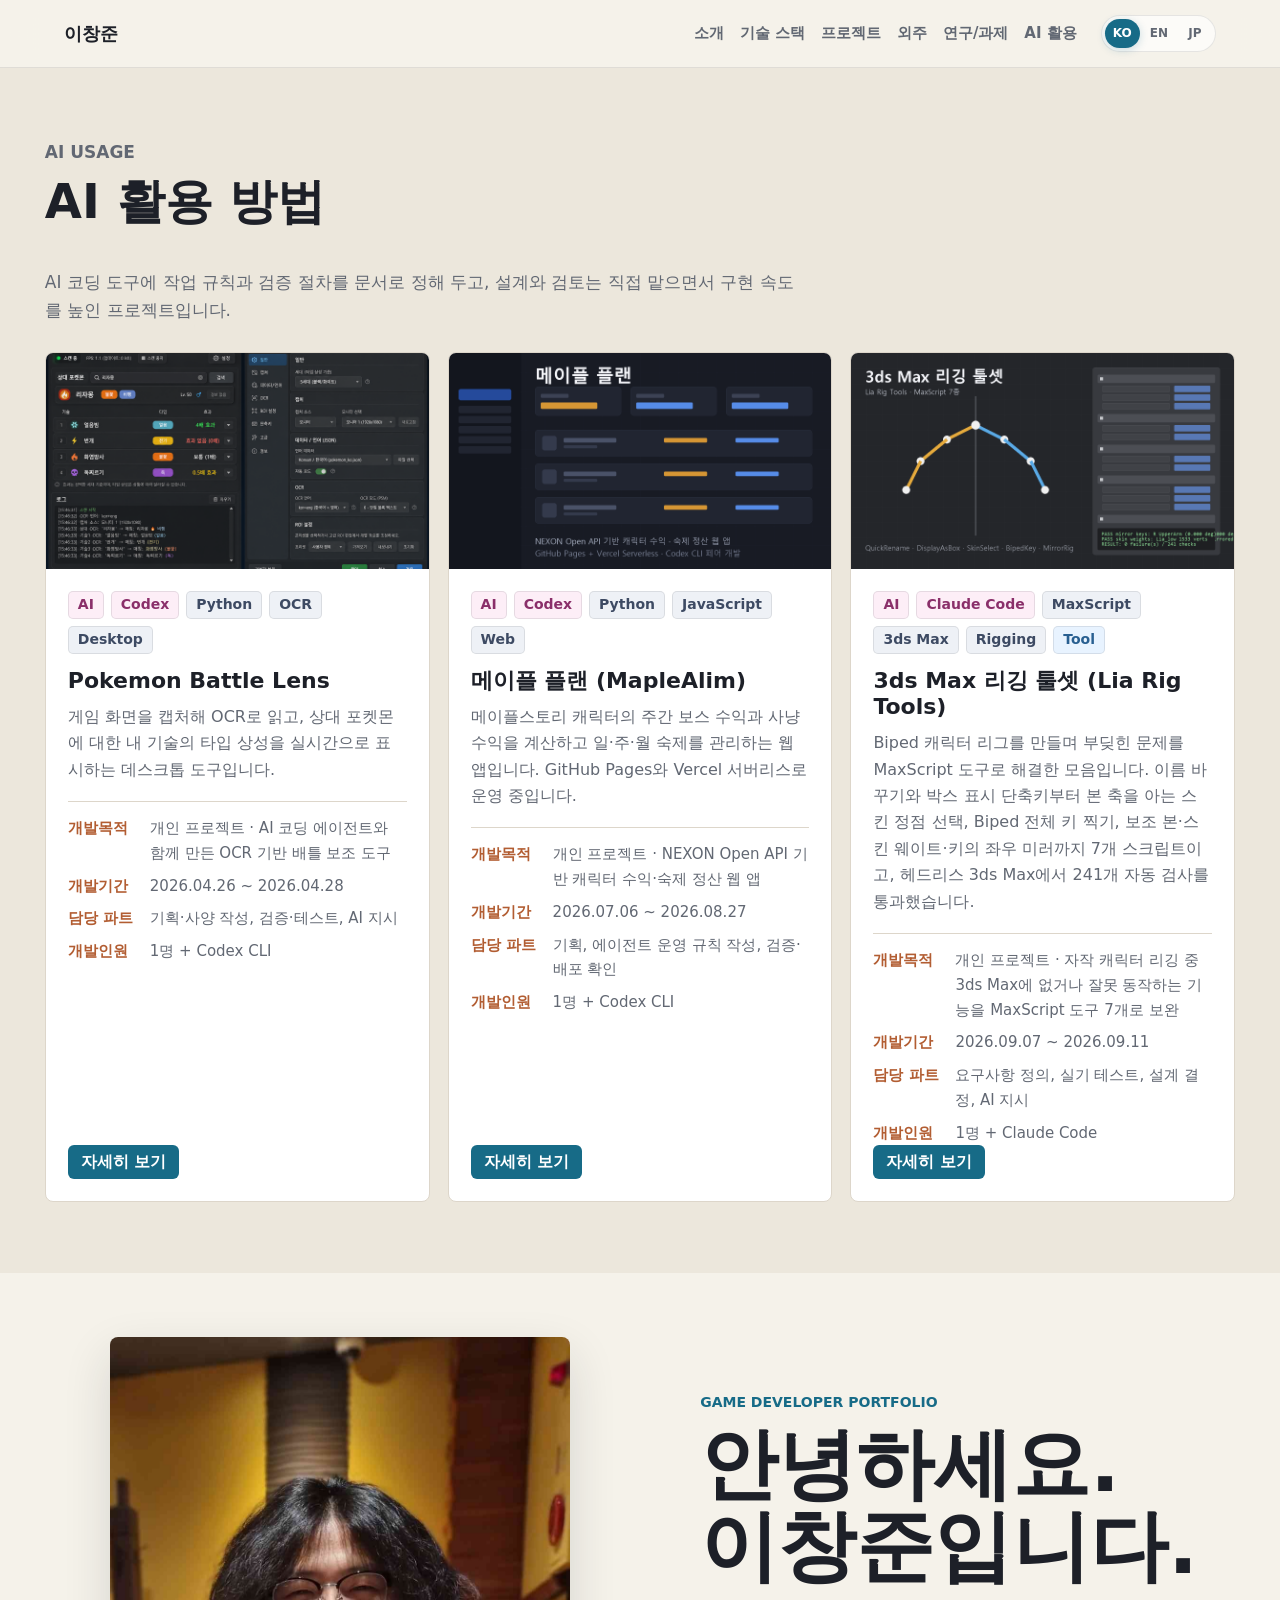
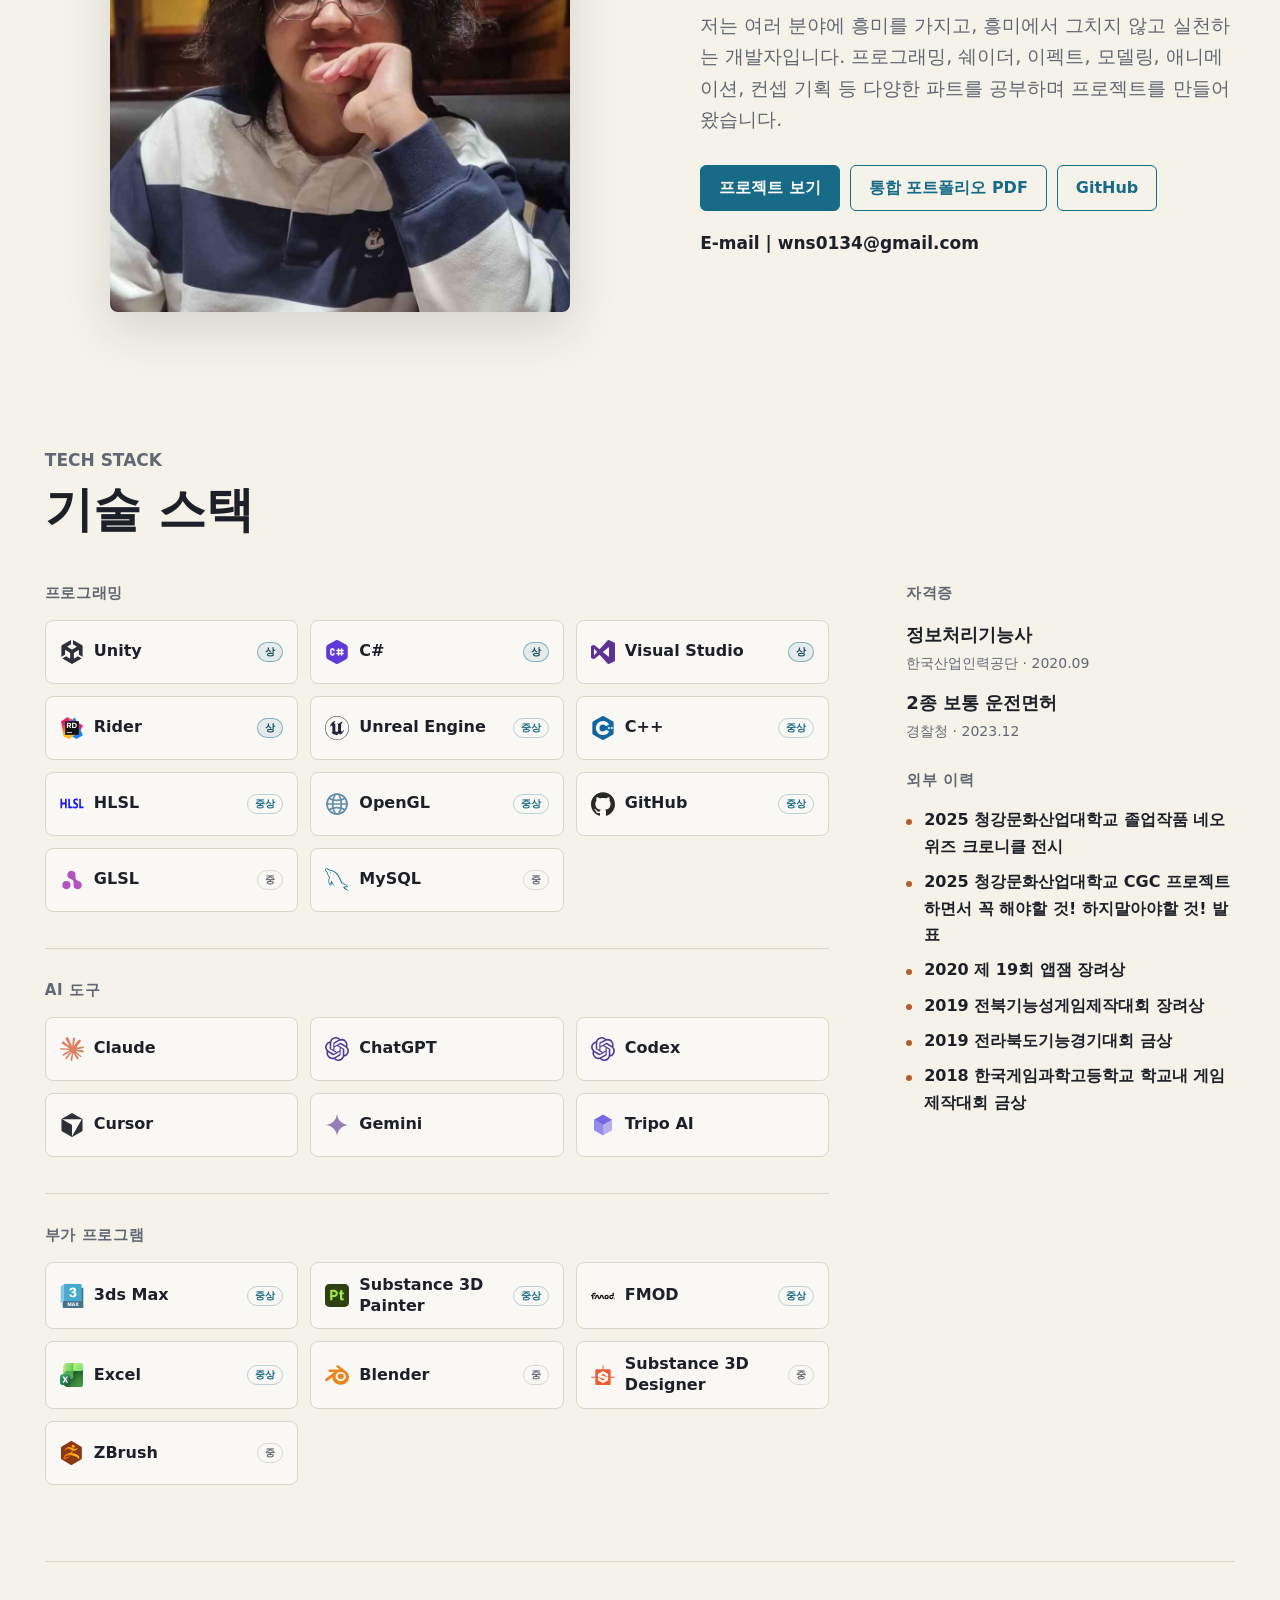
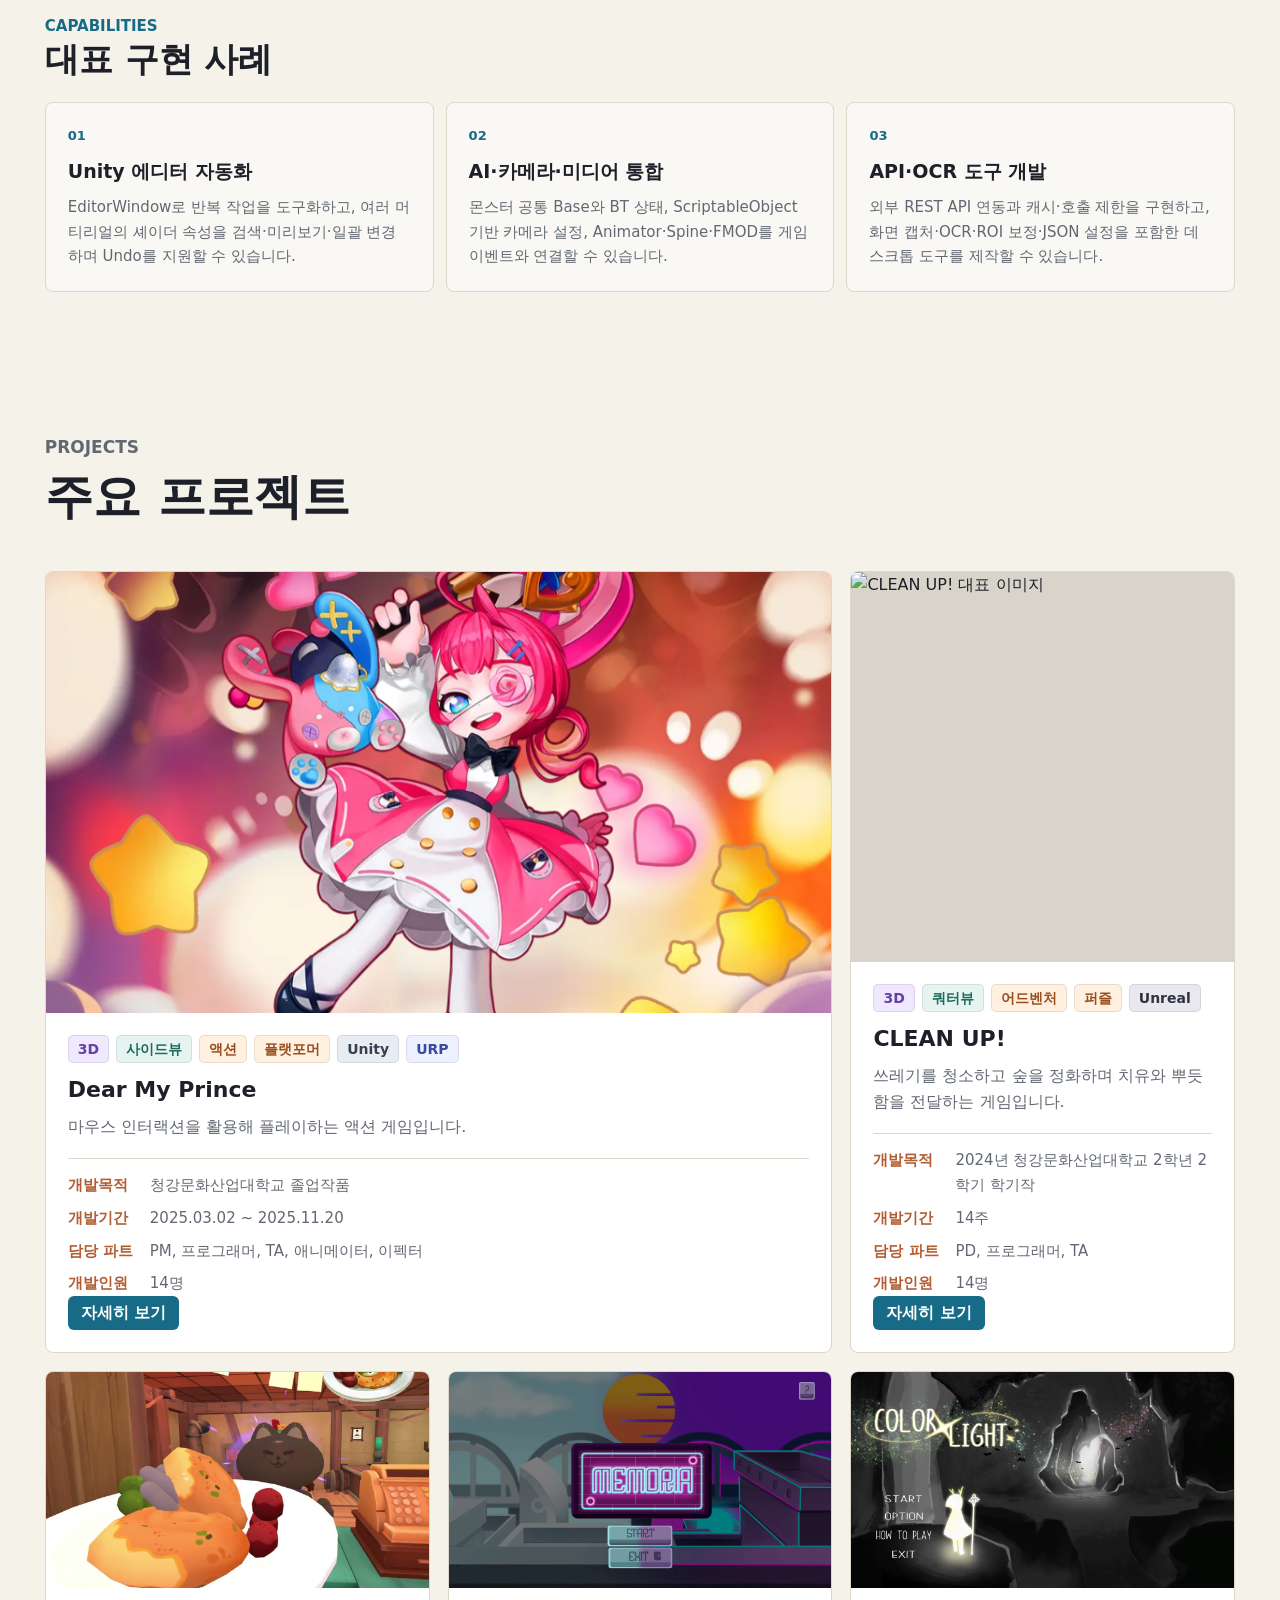
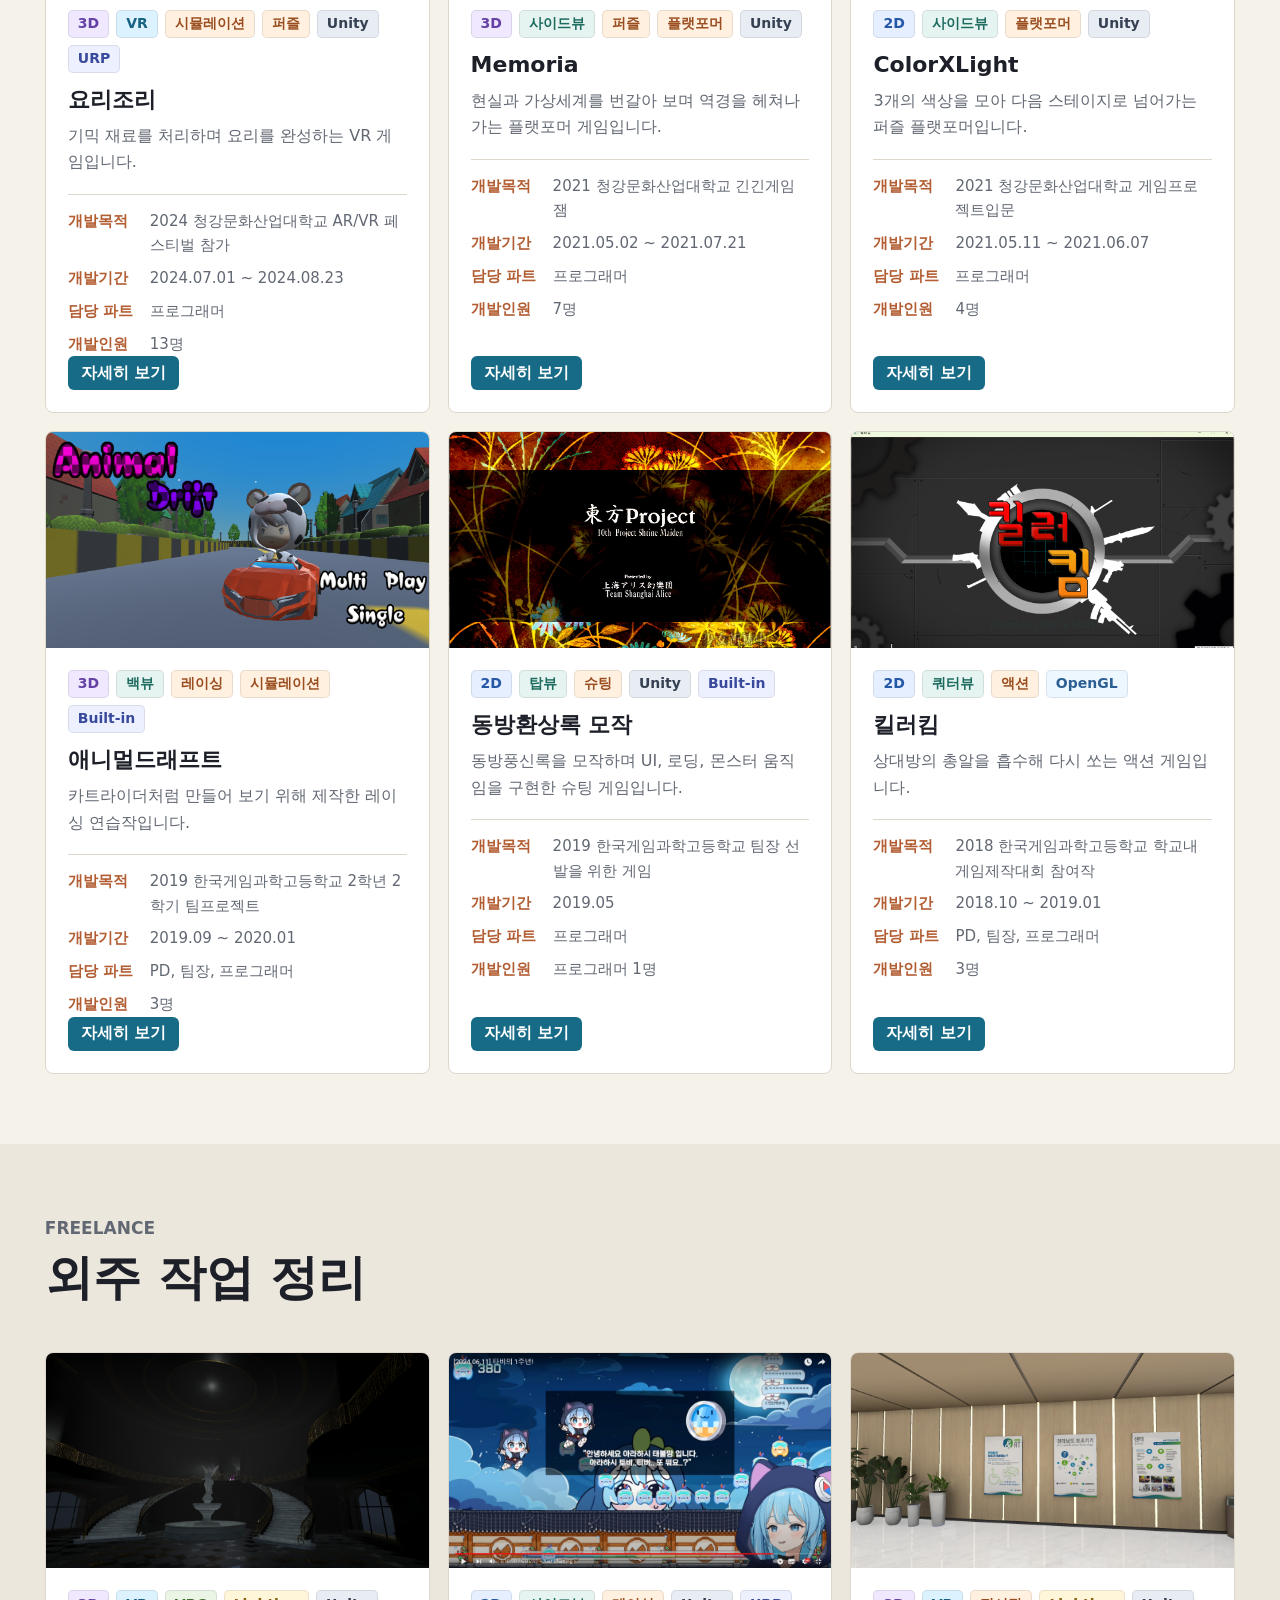
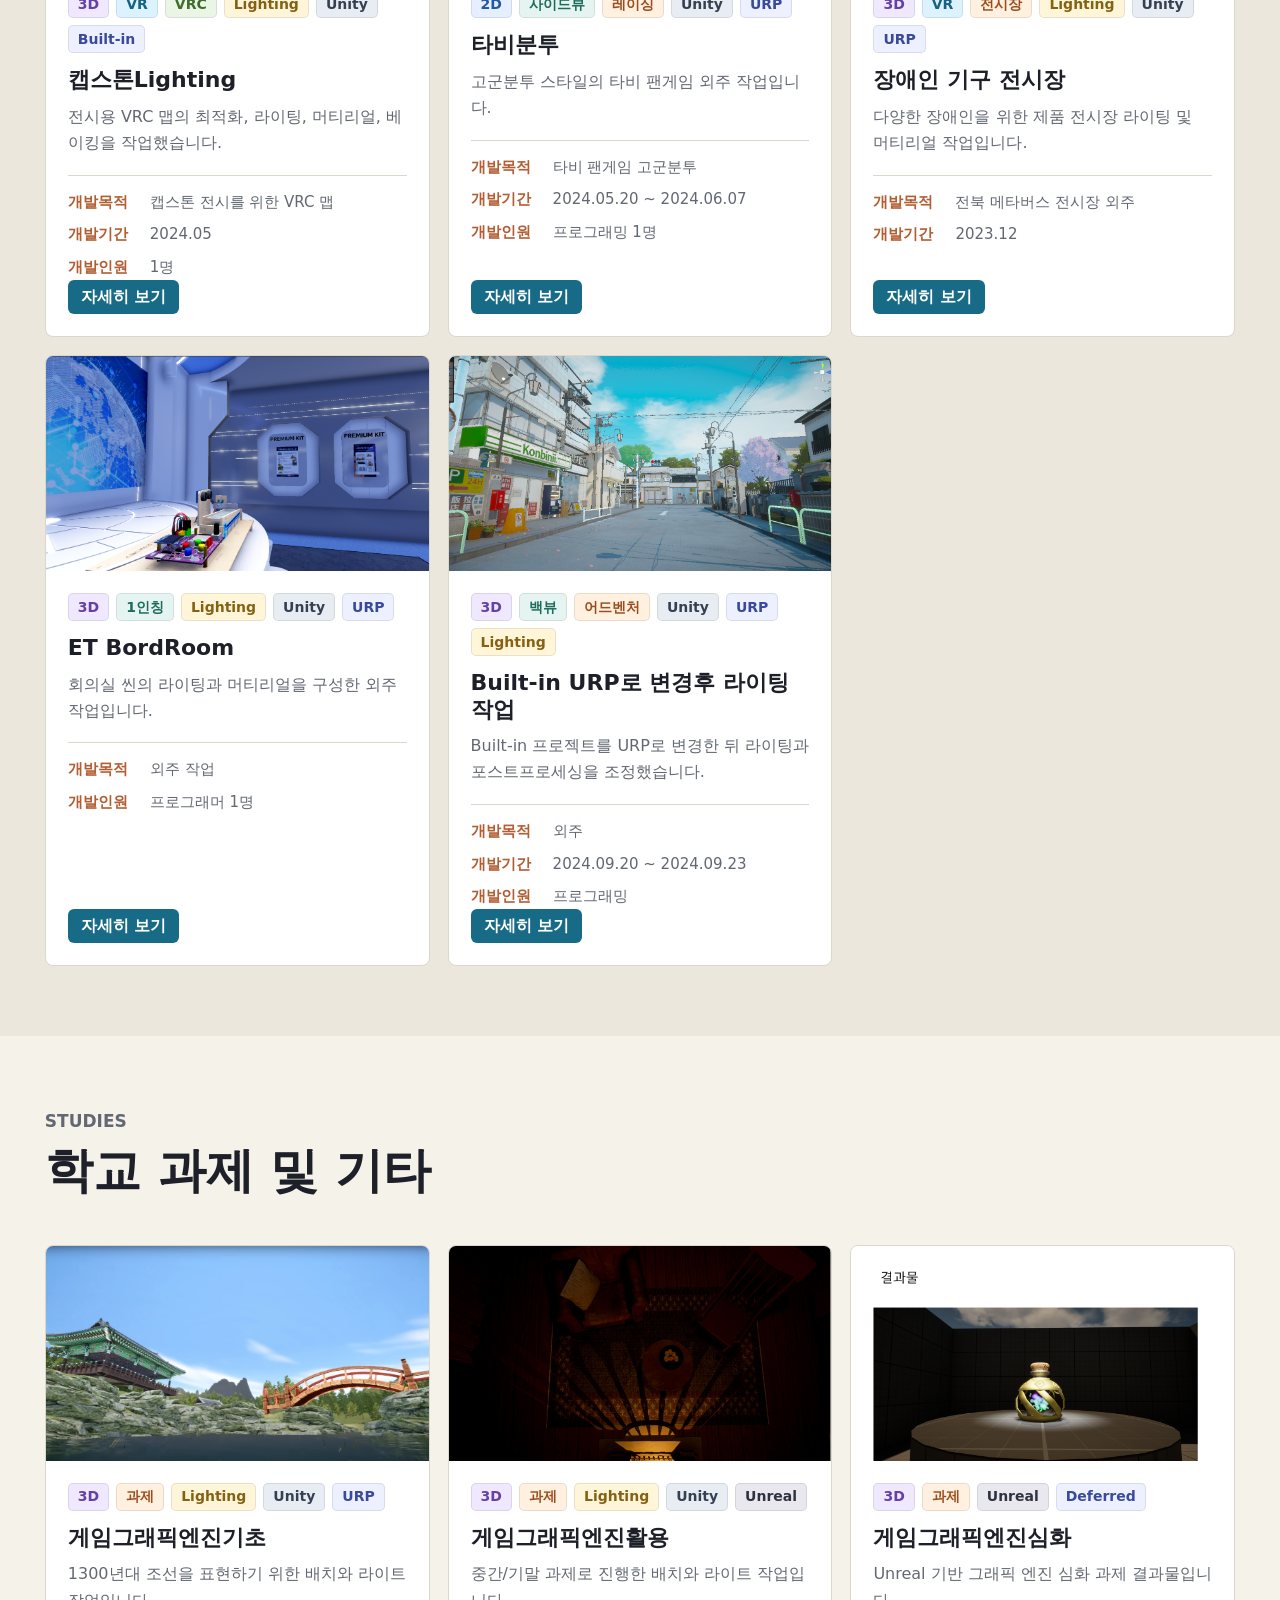
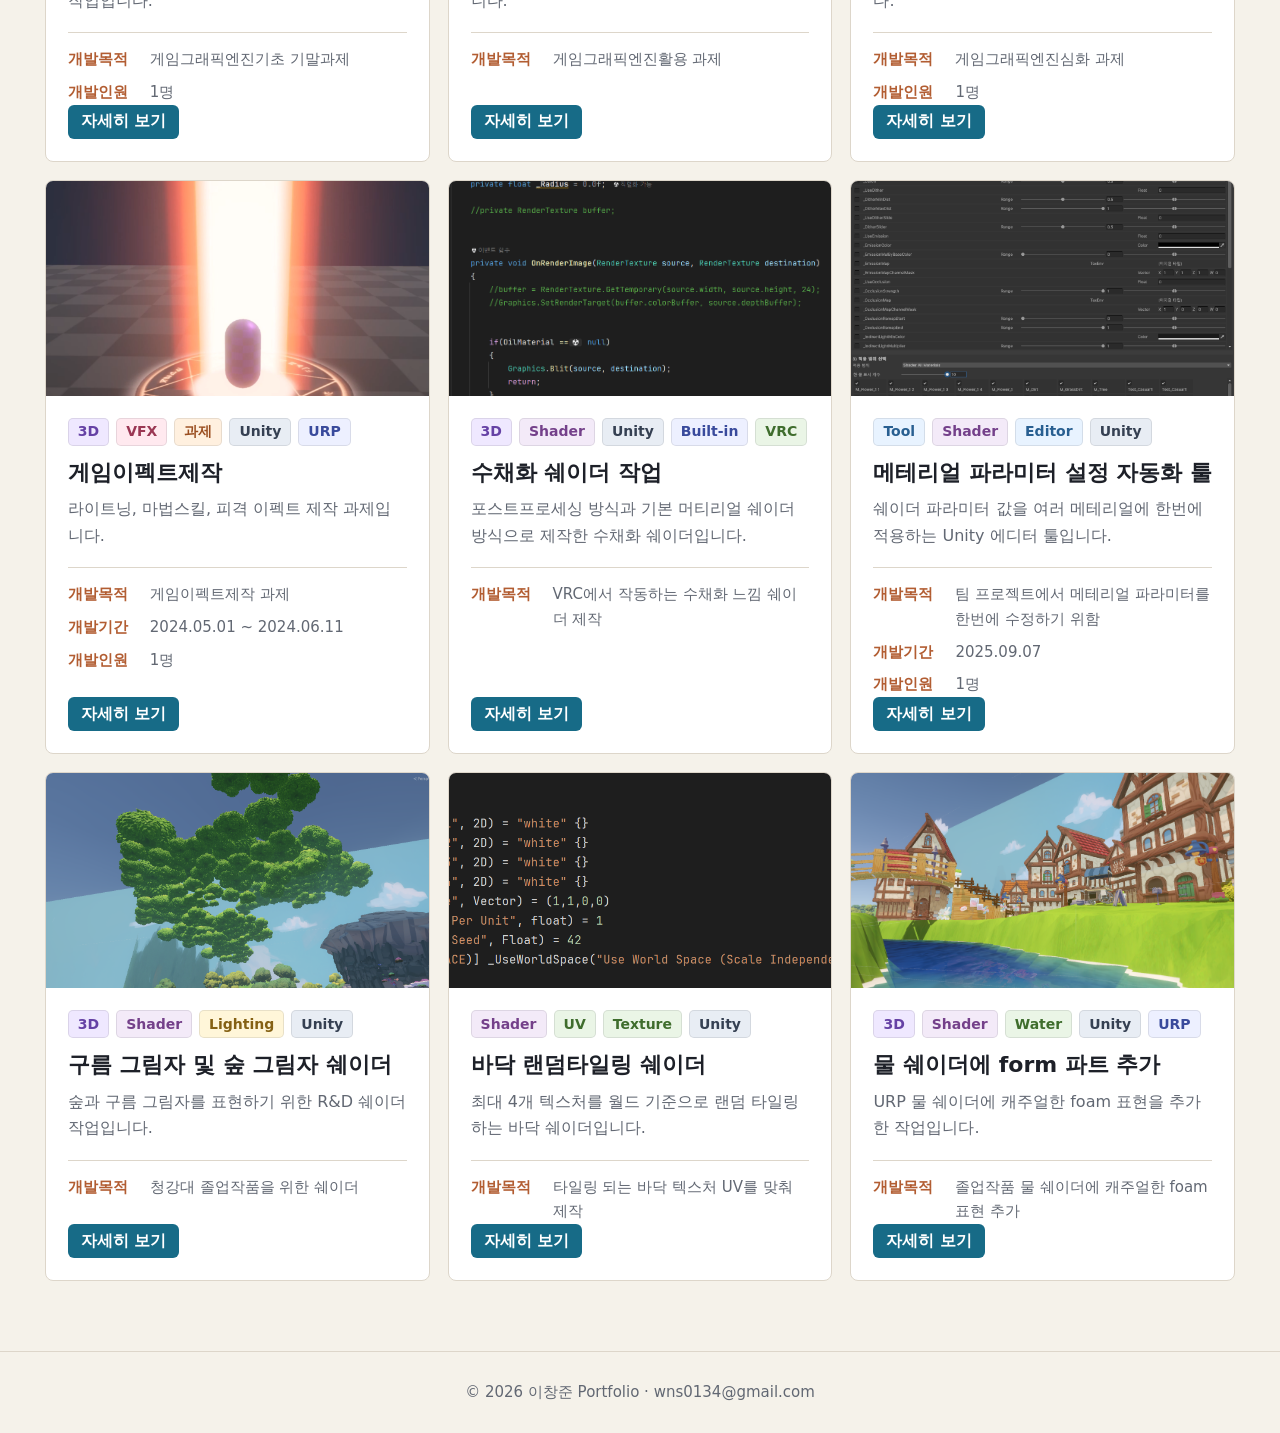
==== commit 158a2c4d: "Add 3ds Max rig tools project, new profile photo, move AI section last - Add Lia Rig Tools (MaxScrip" ====
--- a/index.html
+++ b/index.html
@@ -38,7 +38,7 @@
             "alternateName": ["Changjun Lee", "Lee Changjun"],
             "jobTitle": "Game Developer / Technical Artist",
             "url": "https://aldkl.github.io/Portfolio/",
-            "image": "https://aldkl.github.io/Portfolio/assets/profile.jpg",
+            "image": "https://aldkl.github.io/Portfolio/assets/profile2.jpg",
             "email": "mailto:wns0134@gmail.com",
             "sameAs": ["https://github.com/aldkl"],
             "knowsAbout": [
@@ -90,7 +90,7 @@
     <main id="top" class="home-main">
       <section id="about" class="hero hero--profile" aria-labelledby="hero-title">
         <div class="hero__media">
-          <img src="assets/profile.jpg" alt="이창준 프로필 사진">
+          <img src="assets/profile2.jpg" alt="이창준 프로필 사진">
         </div>
         <div class="hero__content">
           <p class="eyebrow">Game Developer Portfolio</p>
--- a/styles.css
+++ b/styles.css
@@ -148,7 +148,7 @@
 .hero--profile .hero__media img {
   aspect-ratio: 4 / 5;
   min-height: auto;
-  object-position: 62% 46%;
+  object-position: 50% 40%;
 }
 
 .hero__content {
@@ -888,6 +888,9 @@
 
 .tag-list li.tag-value--python,
 .tag-list li.tag-value--javascript,
+.tag-list li.tag-value--maxscript,
+.tag-list li.tag-value--3ds-max,
+.tag-list li.tag-value--rigging,
 .tag-list li.tag-value--web,
 .tag-list li.tag-value--desktop,
 .tag-list li.tag-value--ocr {
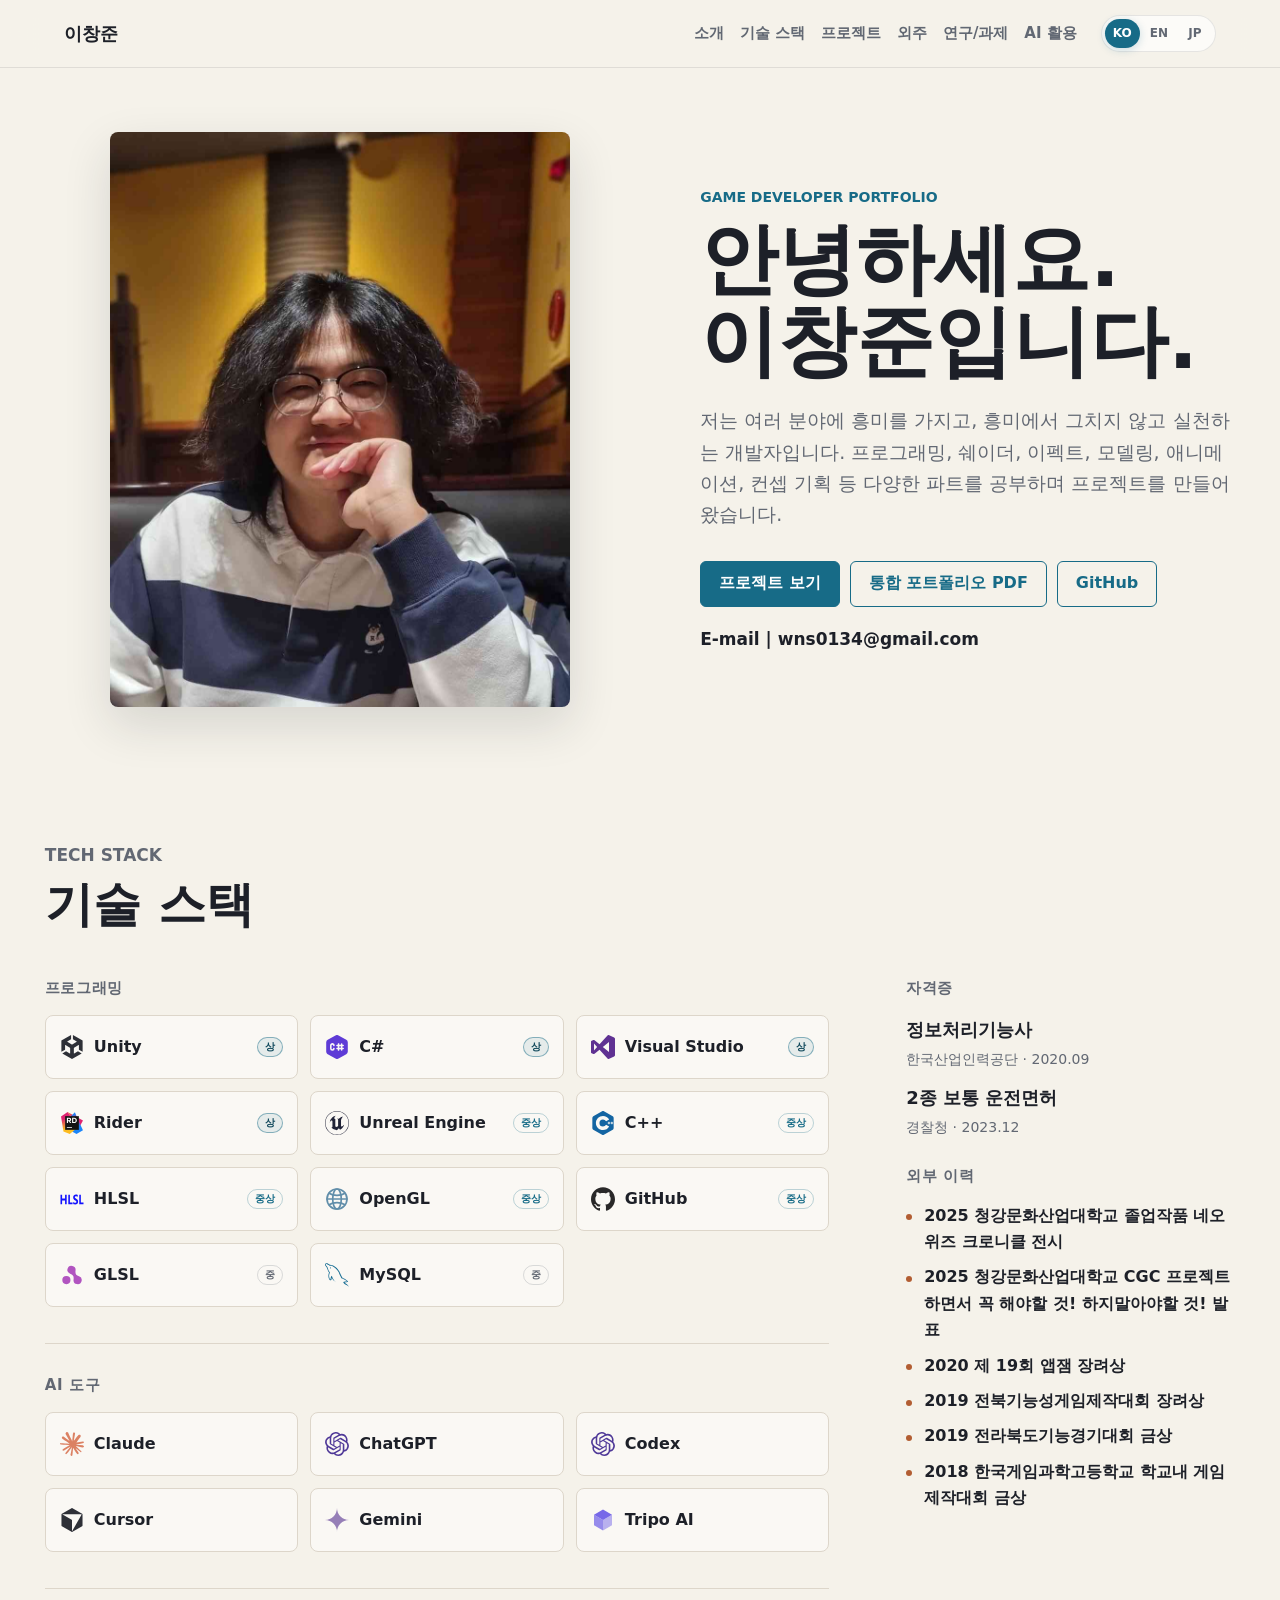
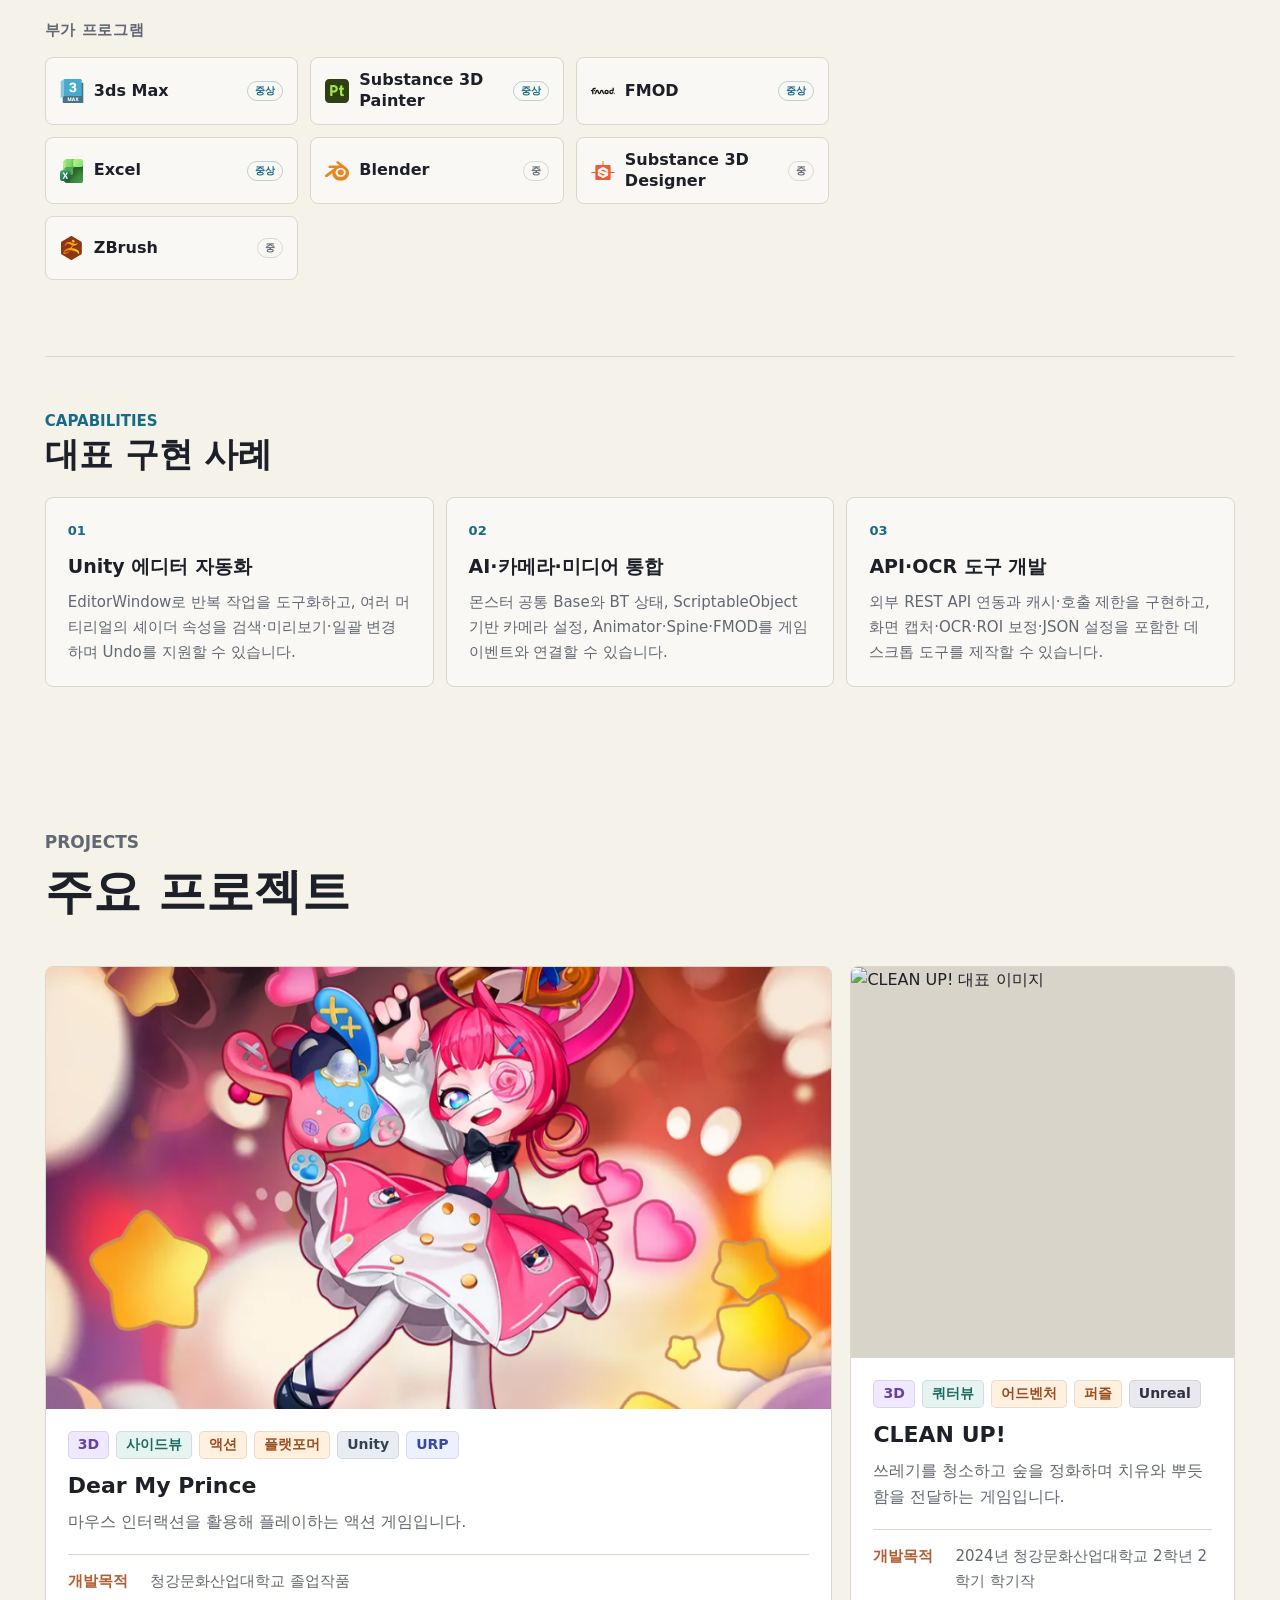
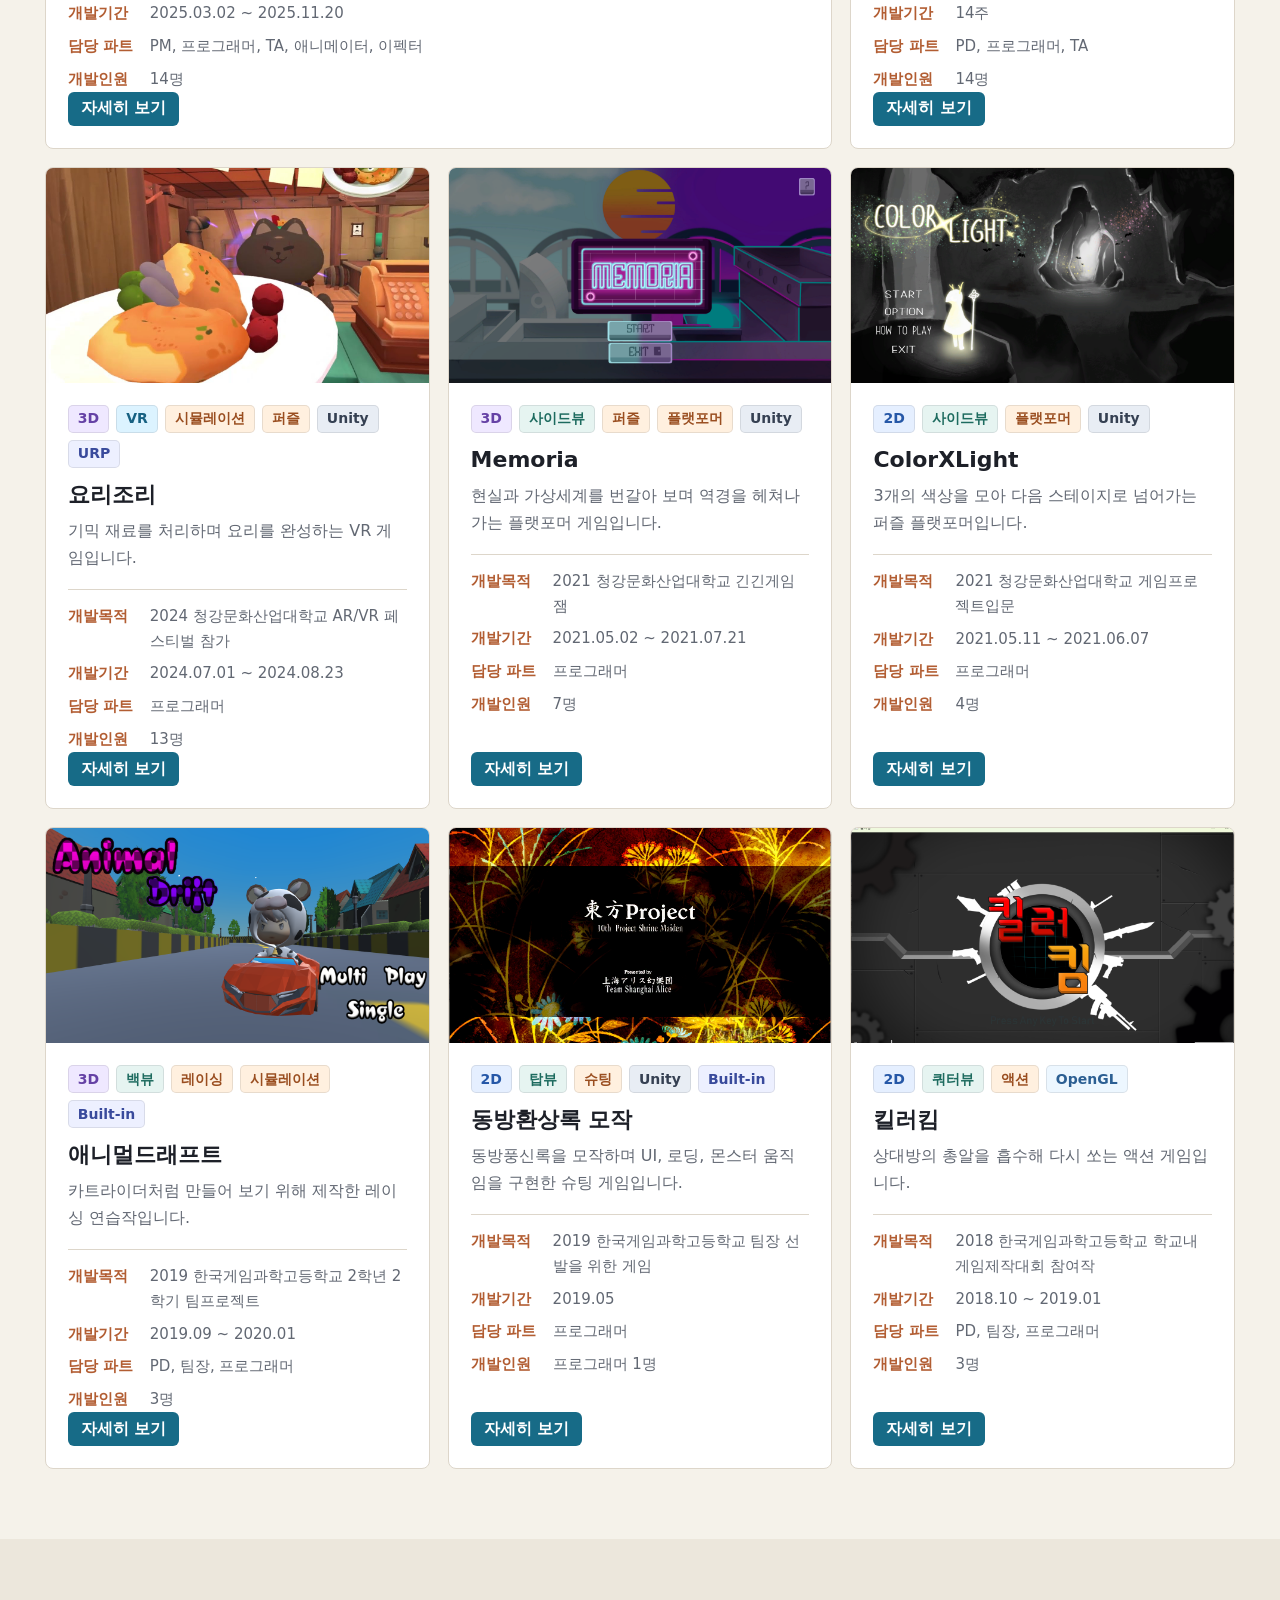
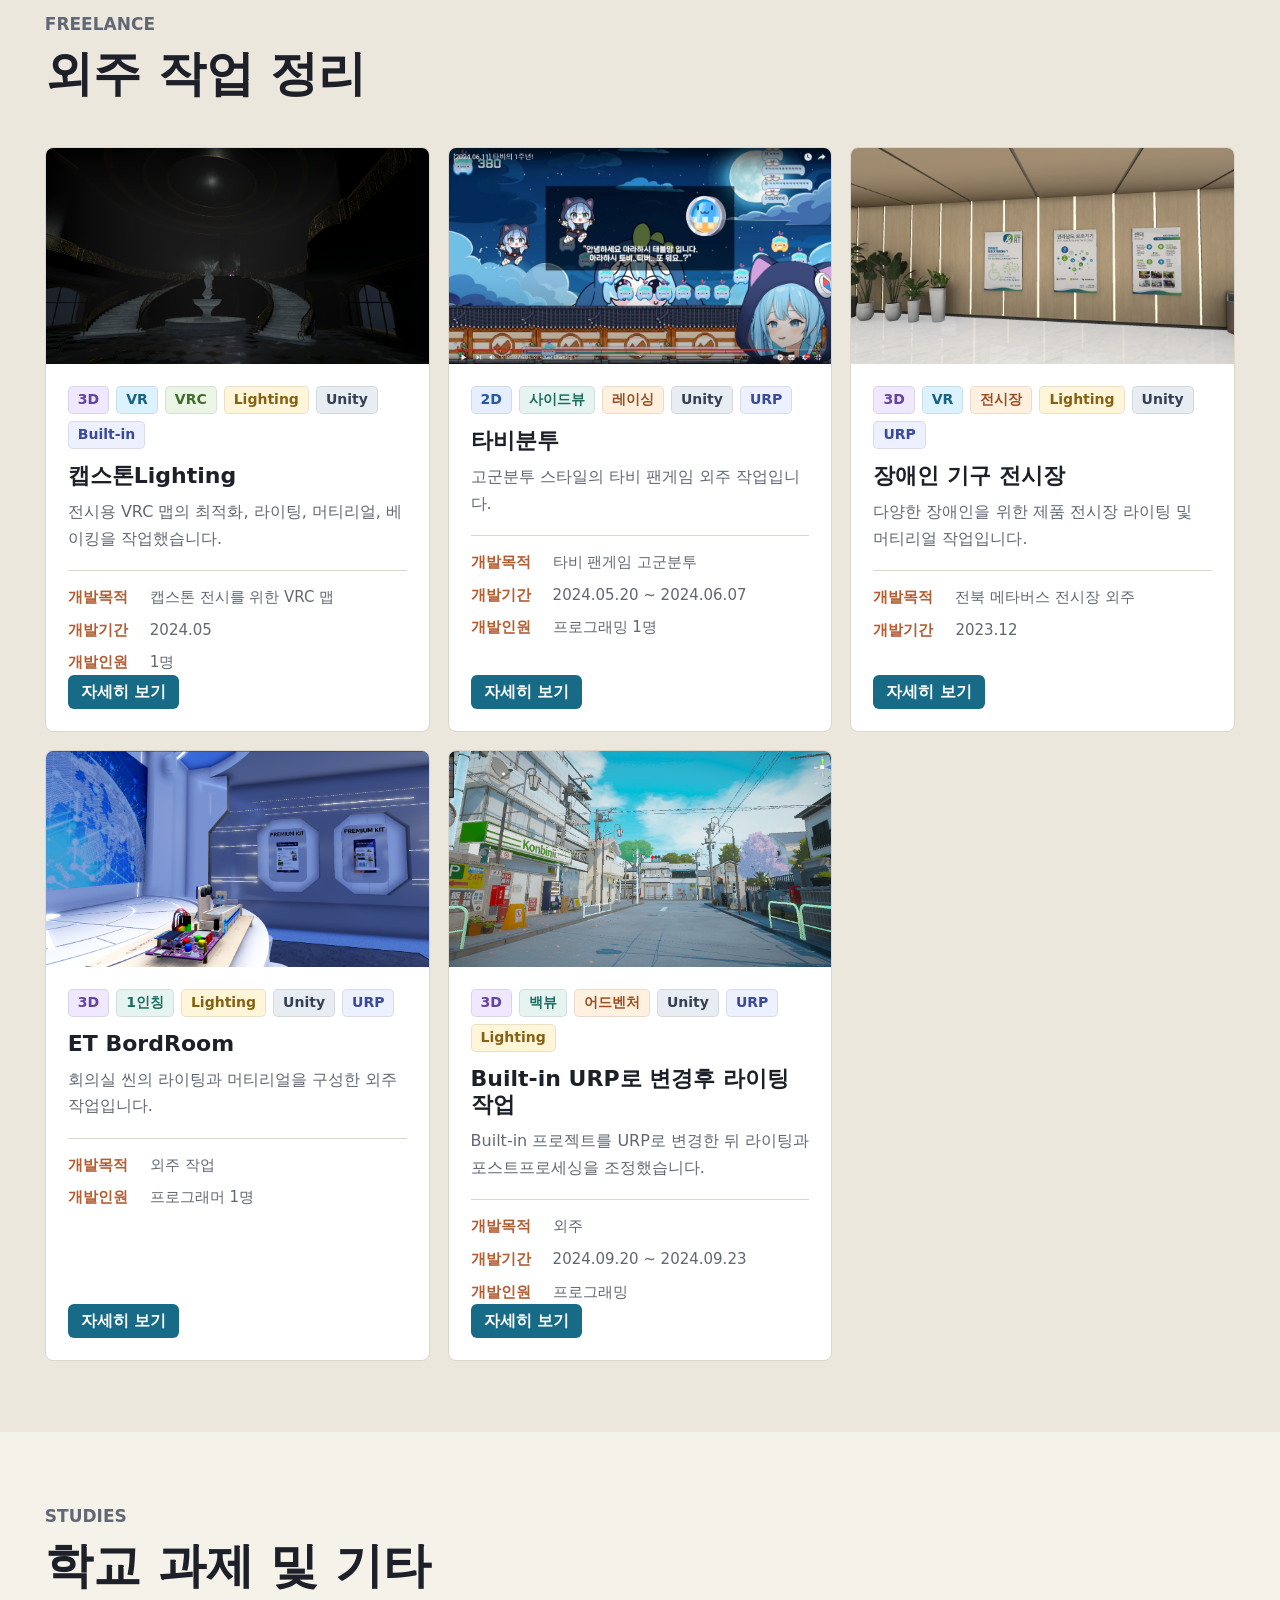
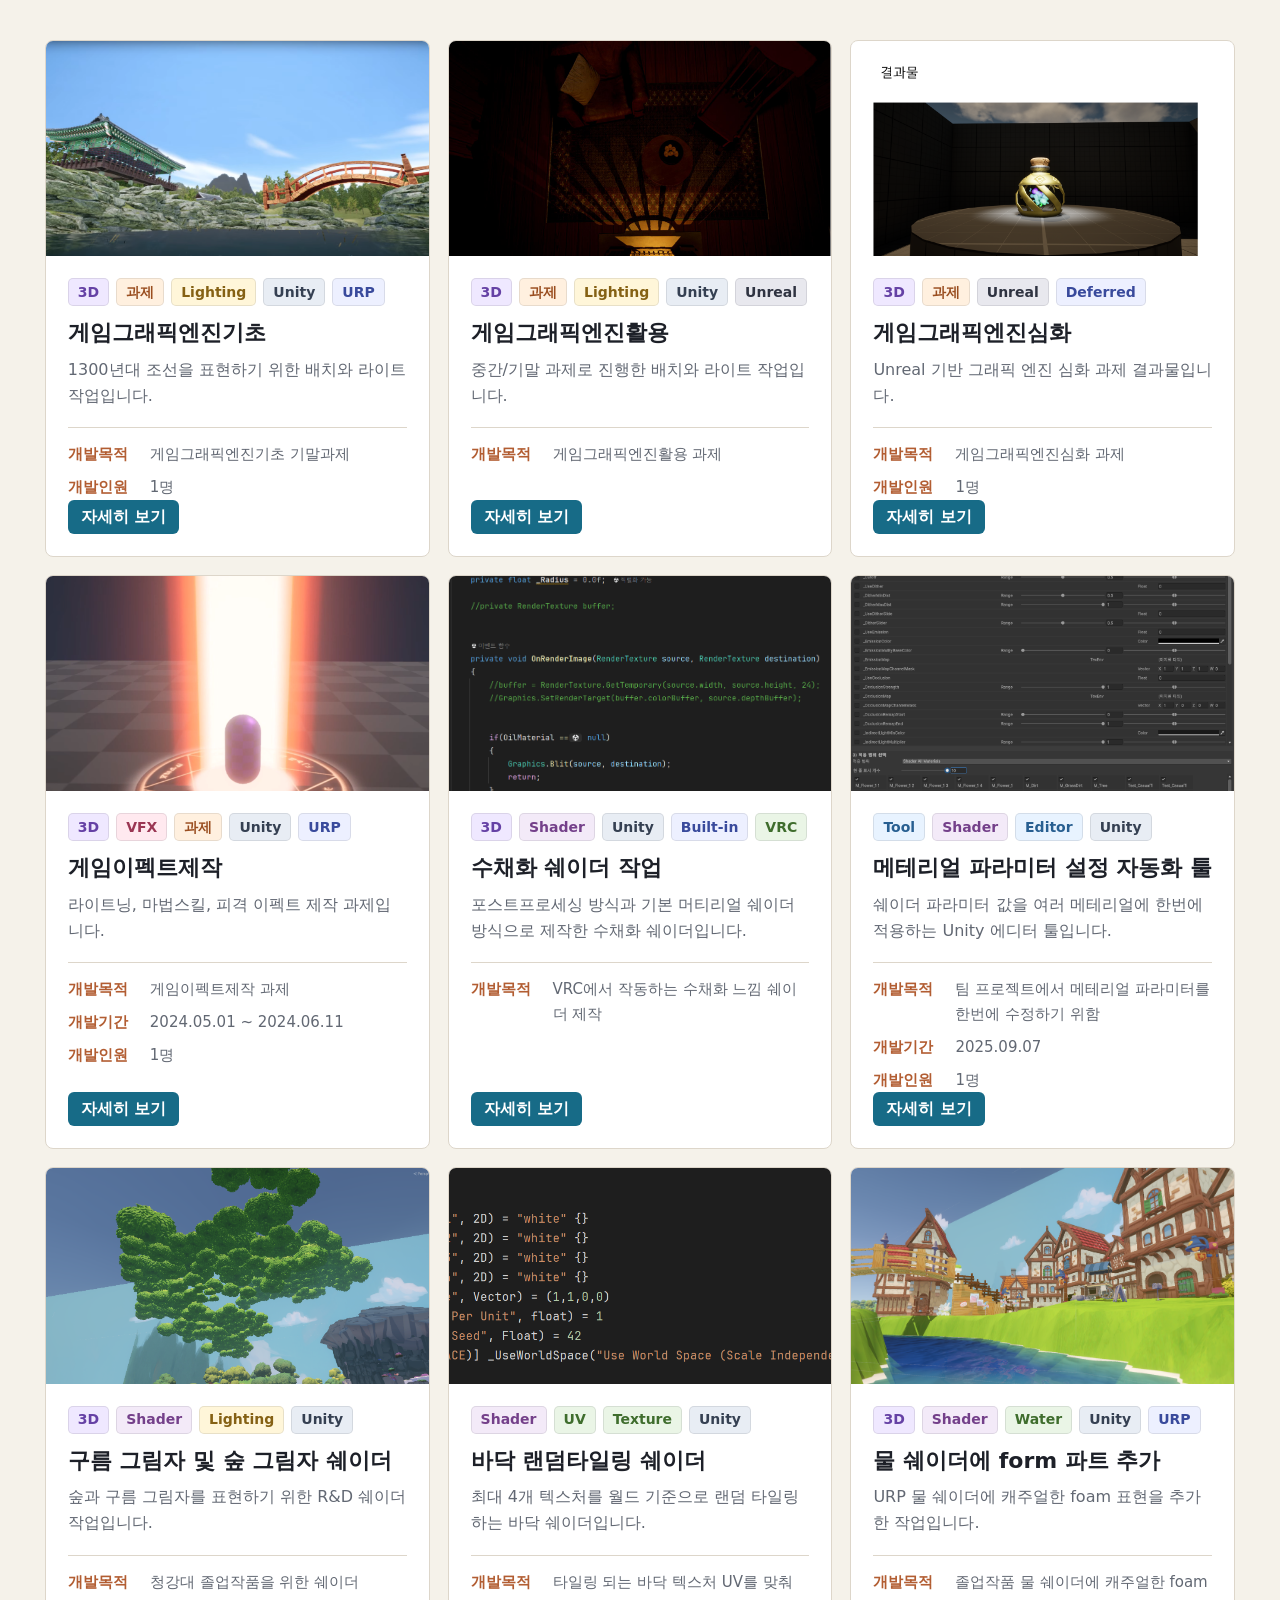
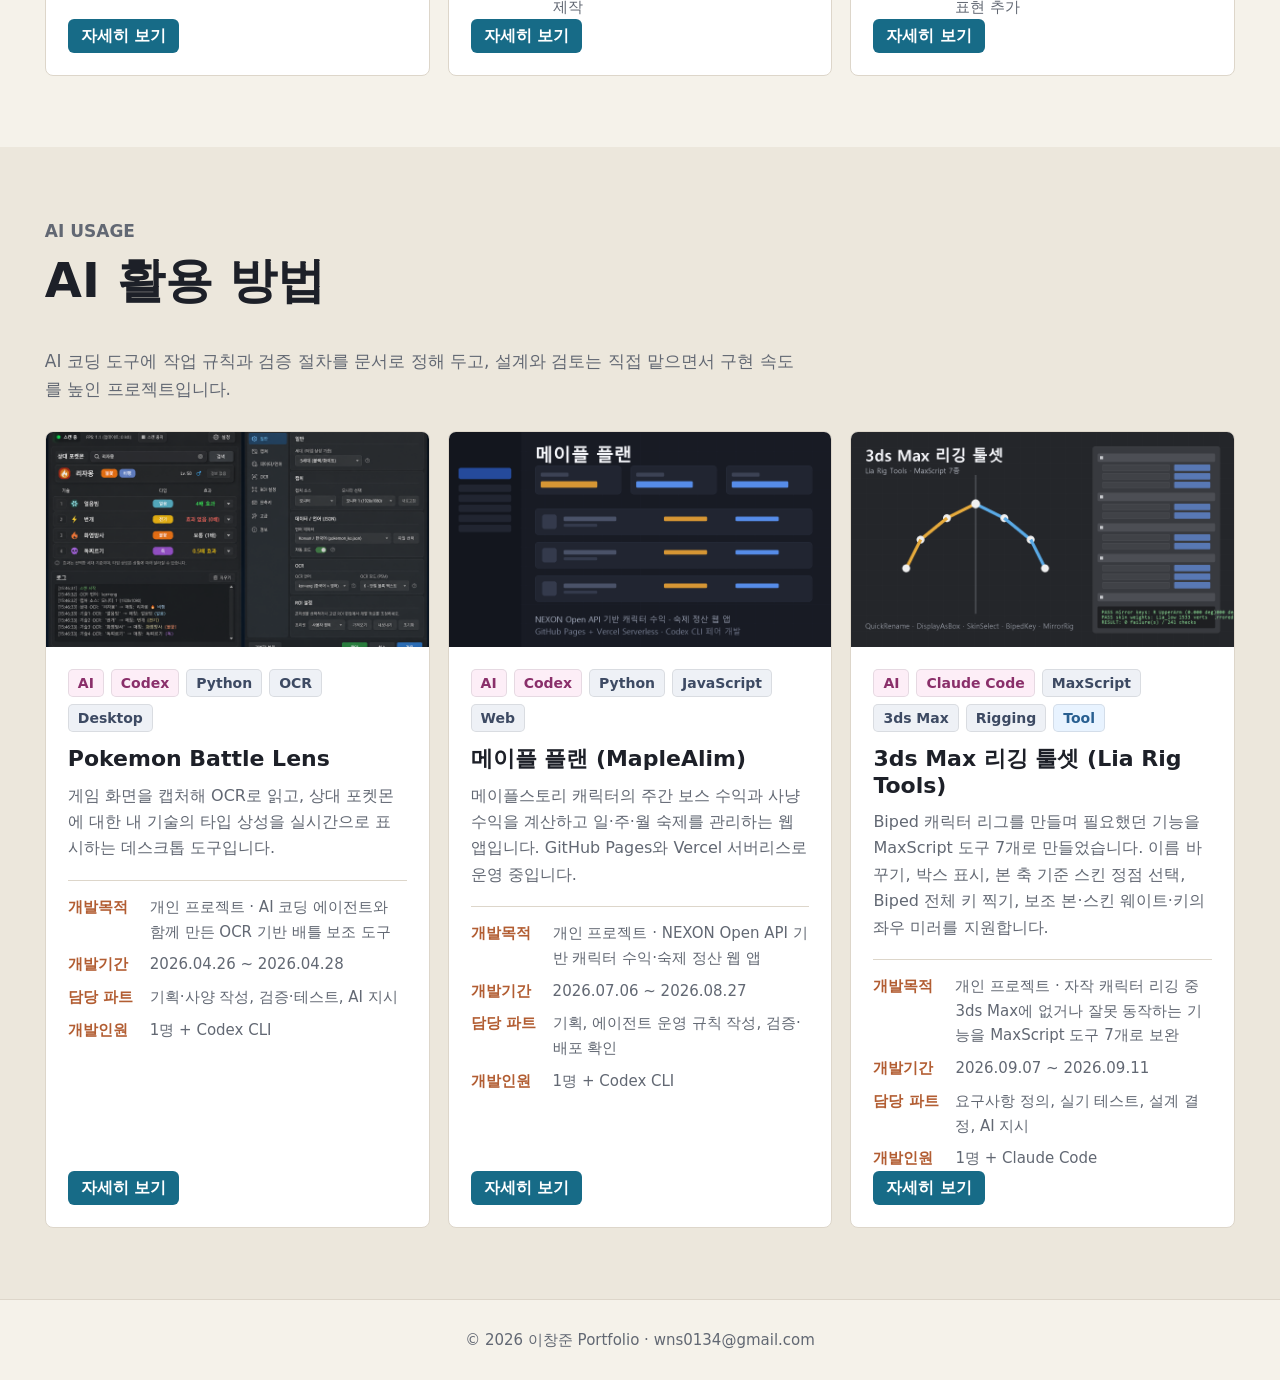
==== commit a81fb33e: "Add cache-busting version to stylesheet and script URLs Co-Authored-By: Claude Fable 5.1 <noreply@an" ====
--- a/index.html
+++ b/index.html
@@ -26,7 +26,7 @@
     <meta property="og:locale" content="ko_KR">
     <meta name="twitter:card" content="summary_large_image">
 
-    <link rel="stylesheet" href="styles.css">
+    <link rel="stylesheet" href="styles.css?v=20260912a">
     <script type="application/ld+json">
       {
         "@context": "https://schema.org",
@@ -266,10 +266,10 @@
     <footer id="contact" class="footer">
       <span>© 2026 이창준 Portfolio · wns0134@gmail.com</span>
     </footer>
-    <script src="scripts/portfolio-data.js"></script>
-    <script src="scripts/tag-utils.js"></script>
-    <script src="scripts/render-projects.js"></script>
-    <script src="scripts/locales.js"></script>
+    <script src="scripts/portfolio-data.js?v=20260912a"></script>
+    <script src="scripts/tag-utils.js?v=20260912a"></script>
+    <script src="scripts/render-projects.js?v=20260912a"></script>
+    <script src="scripts/locales.js?v=20260912a"></script>
     <script src="scripts/i18n.js"></script>
   </body>
 </html>
--- a/styles.css
+++ b/styles.css
@@ -468,6 +468,10 @@
 
 .home-main #studies {
   order: 5;
+}
+
+.home-main #ai-usage {
+  order: 6;
 }
 
 .capabilities-heading {
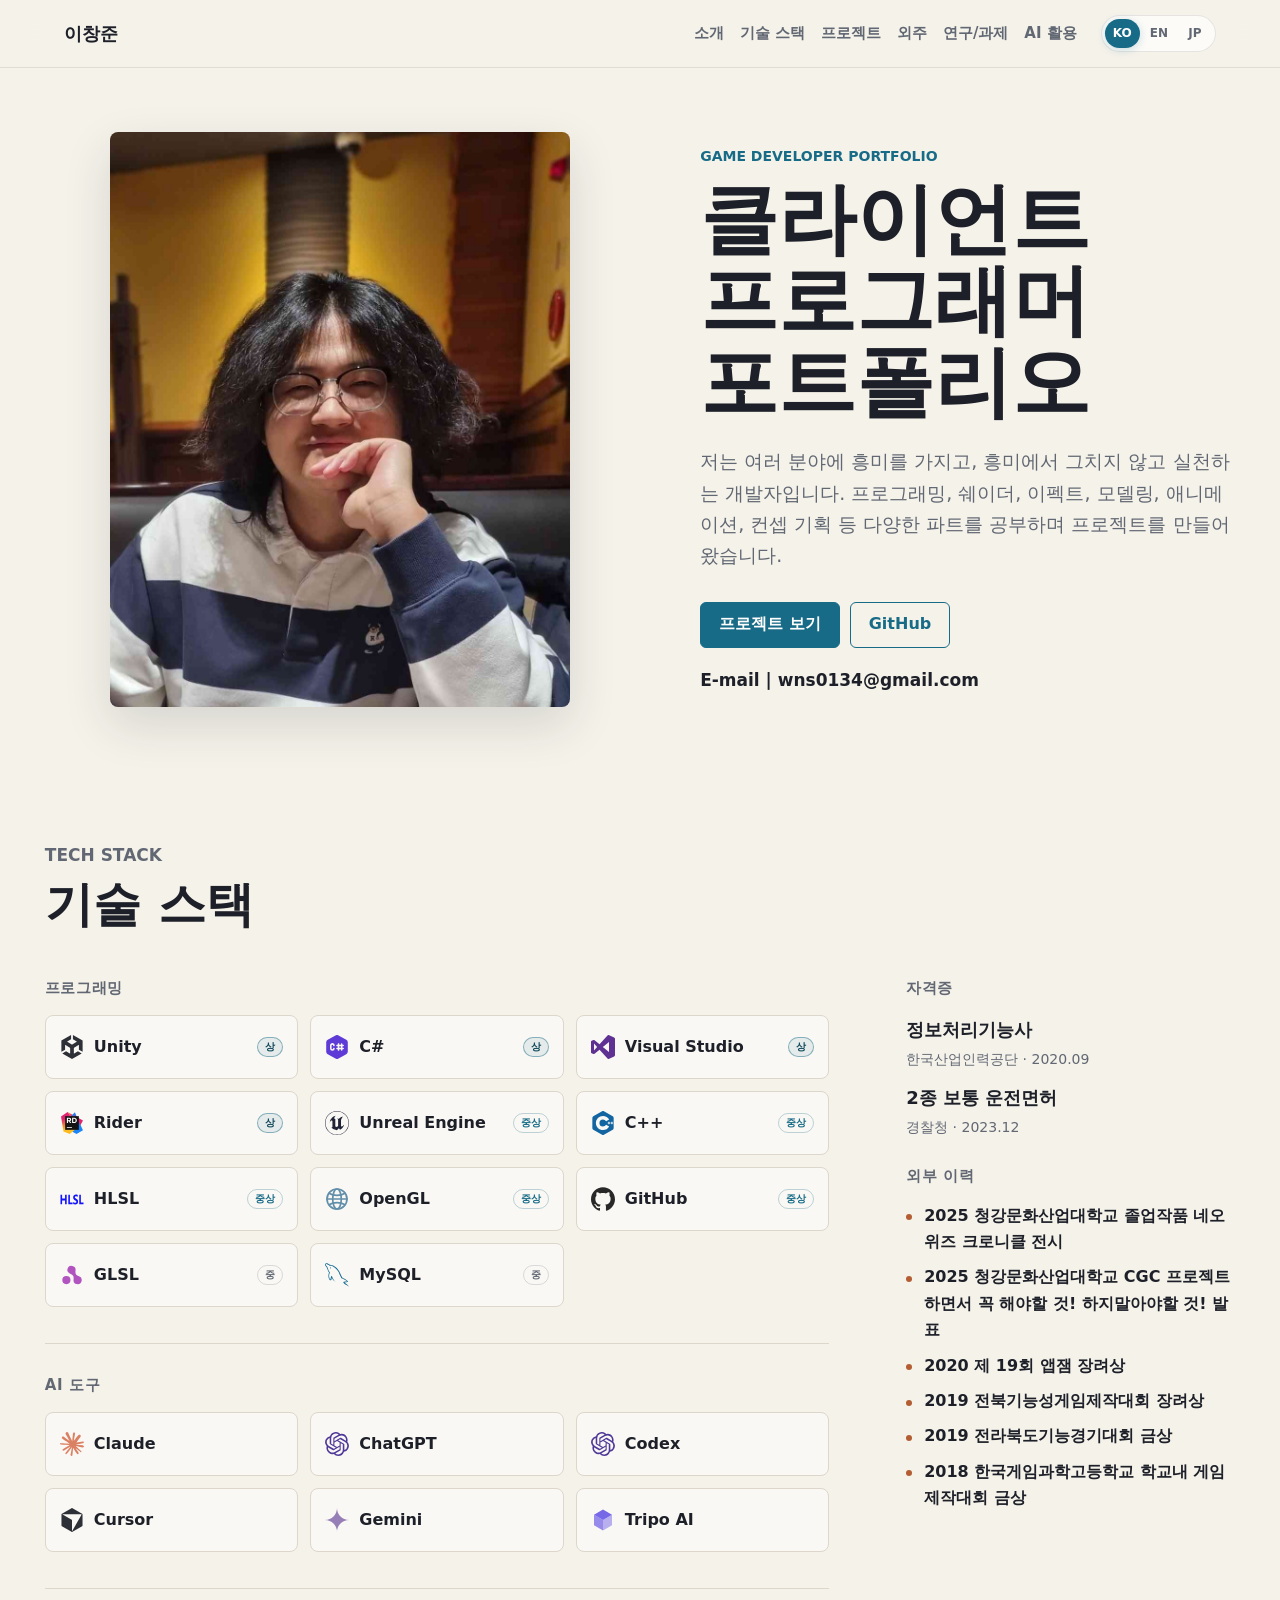
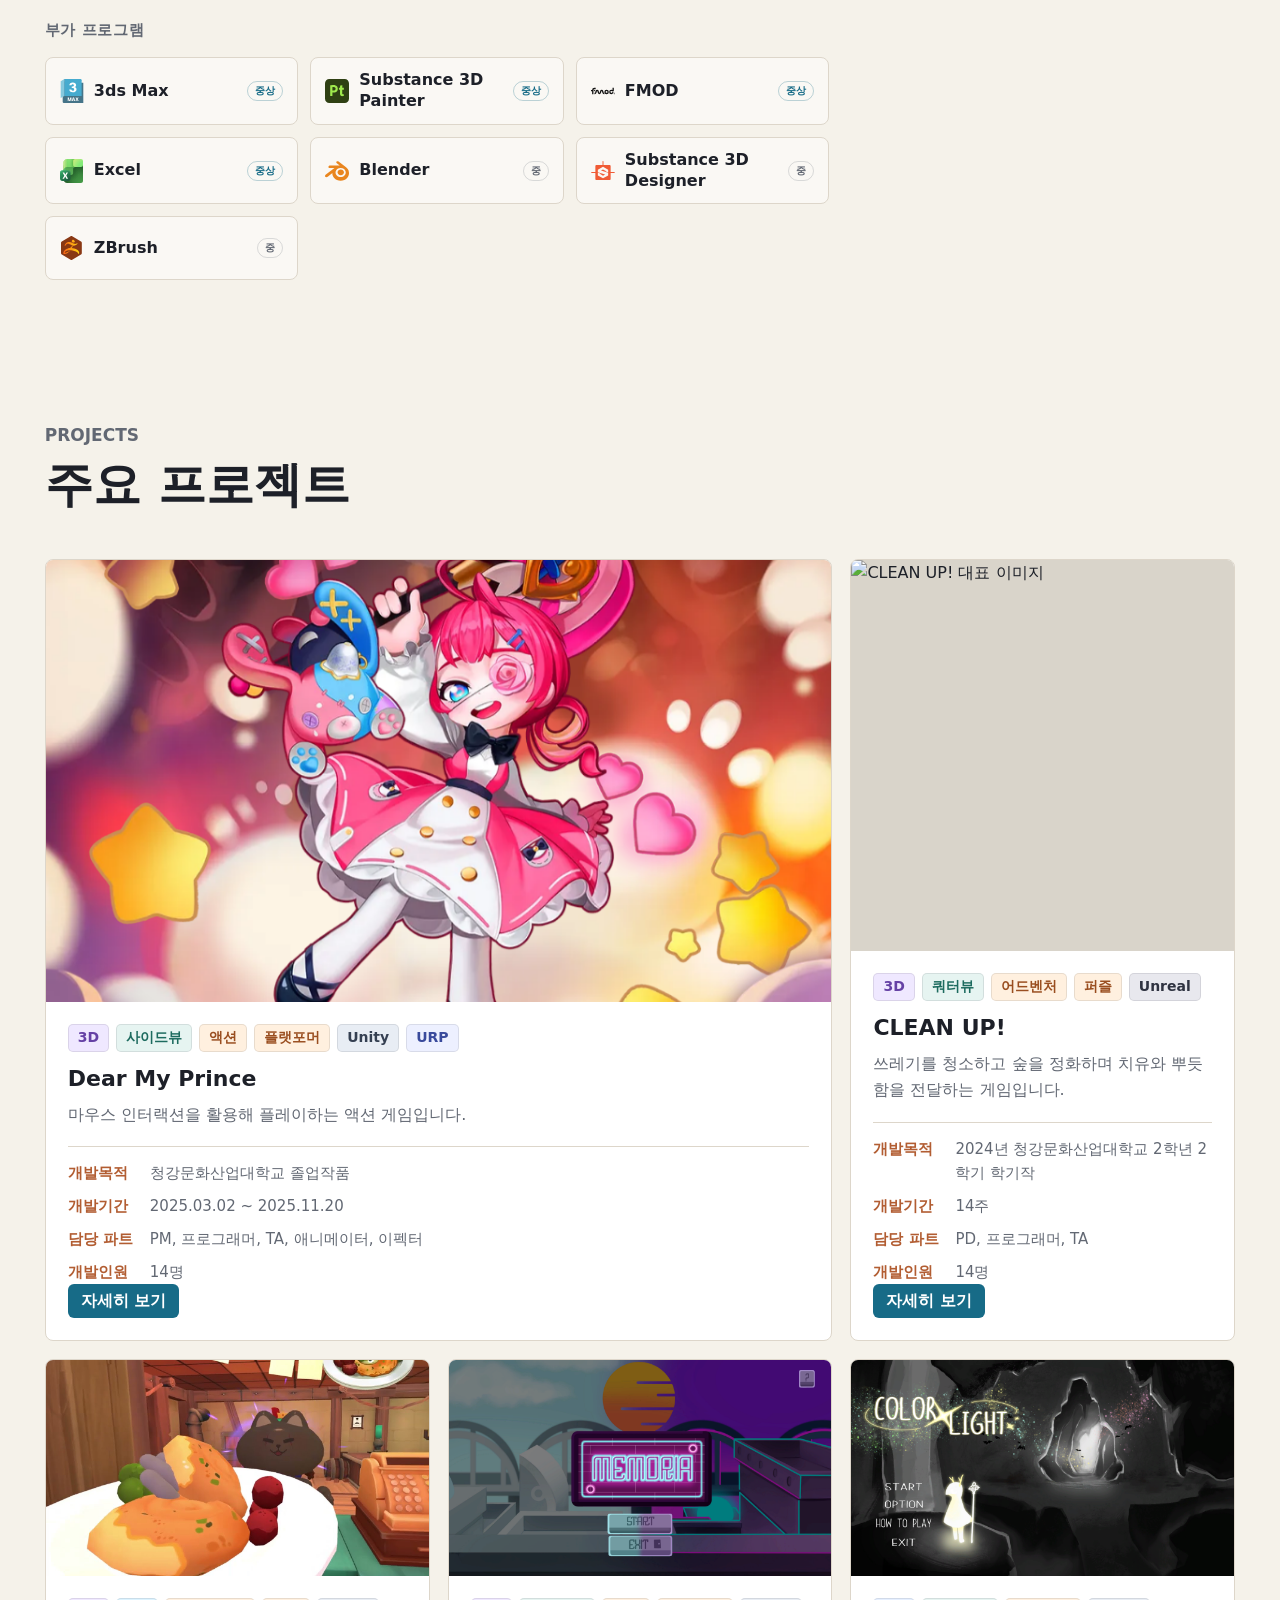
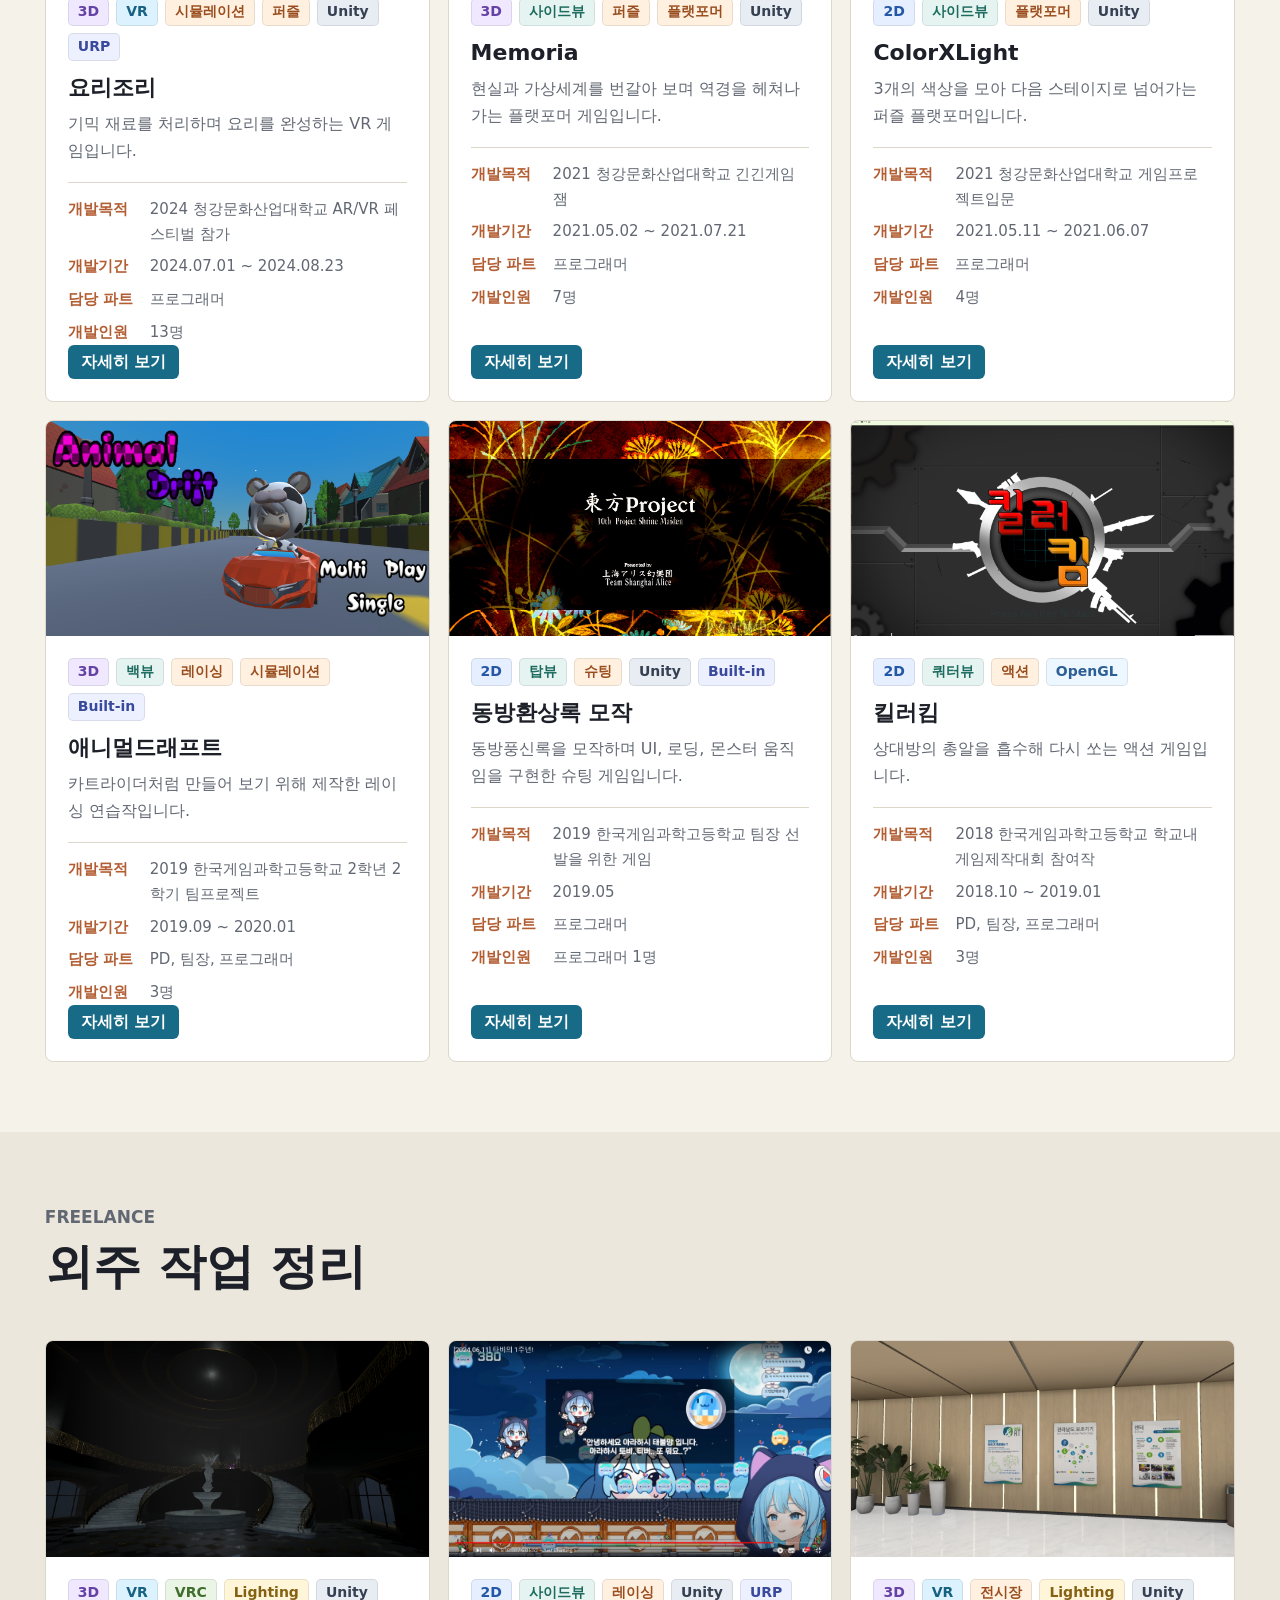
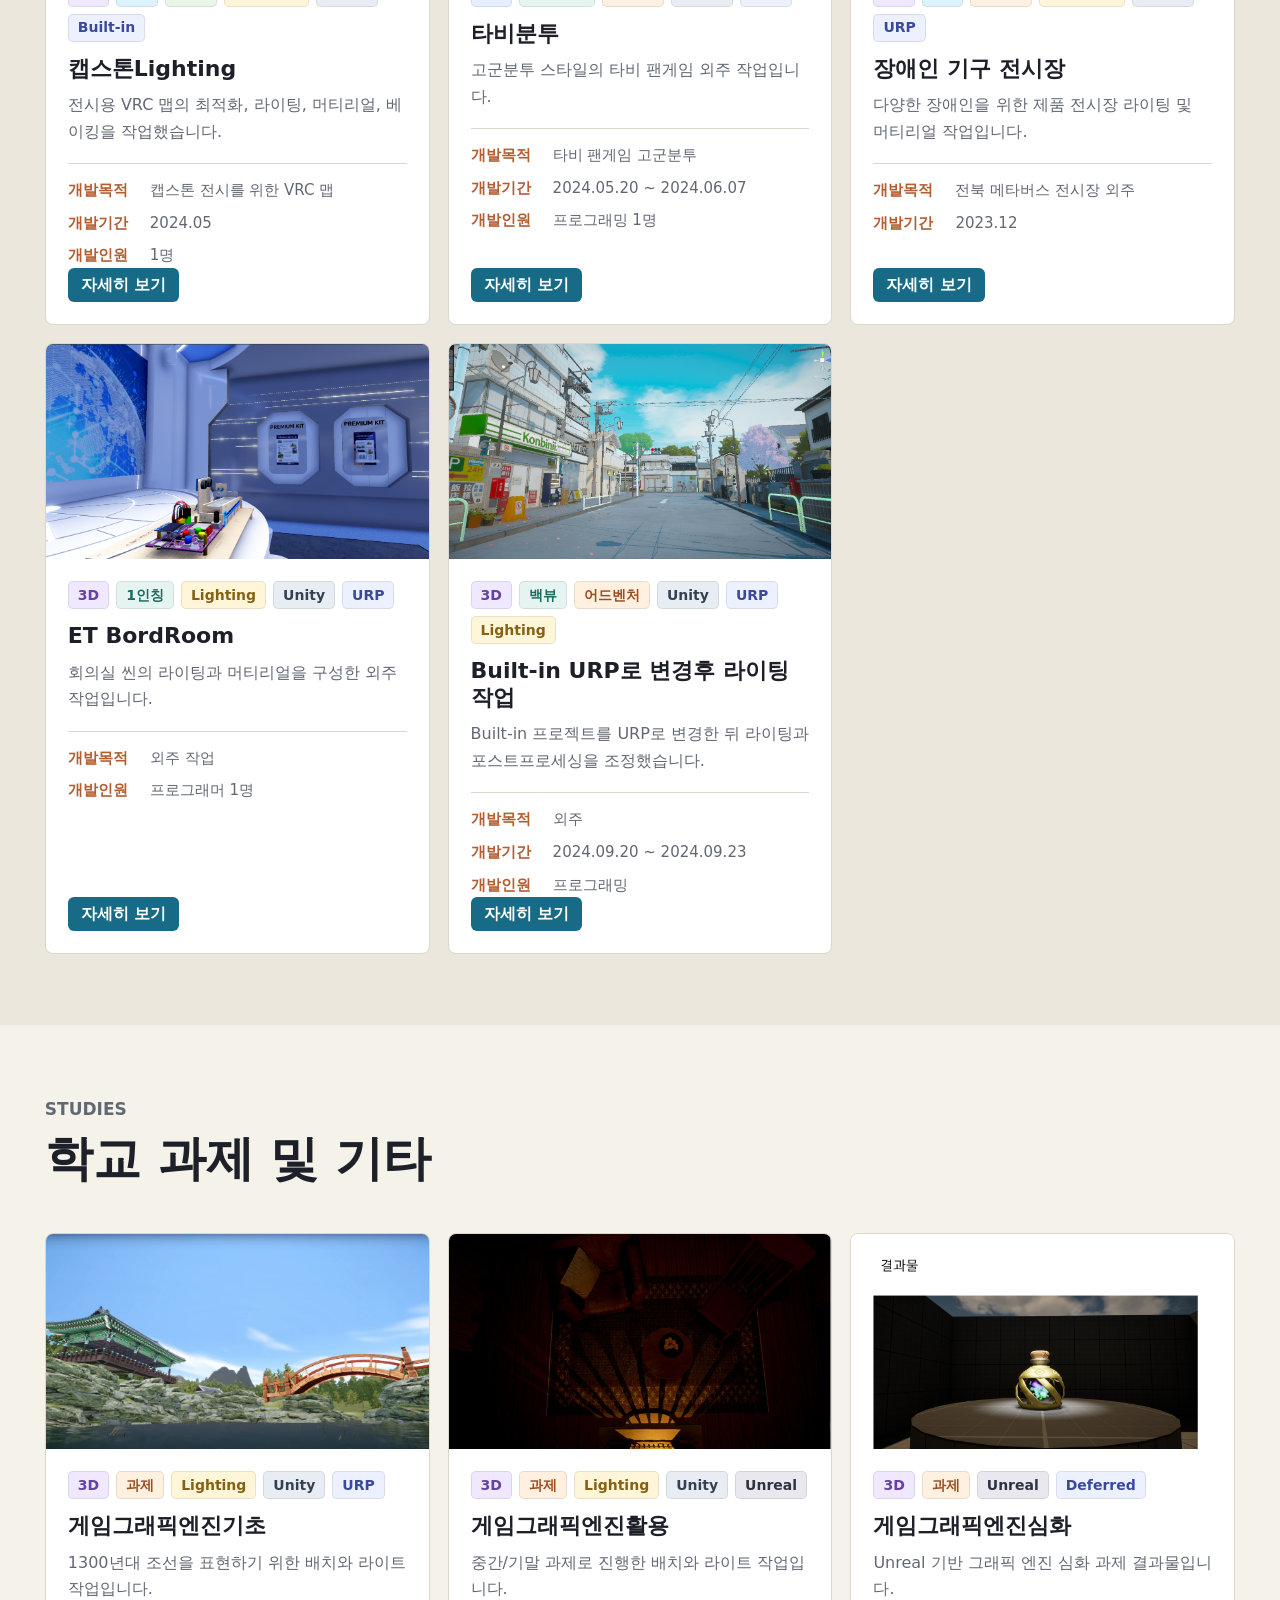
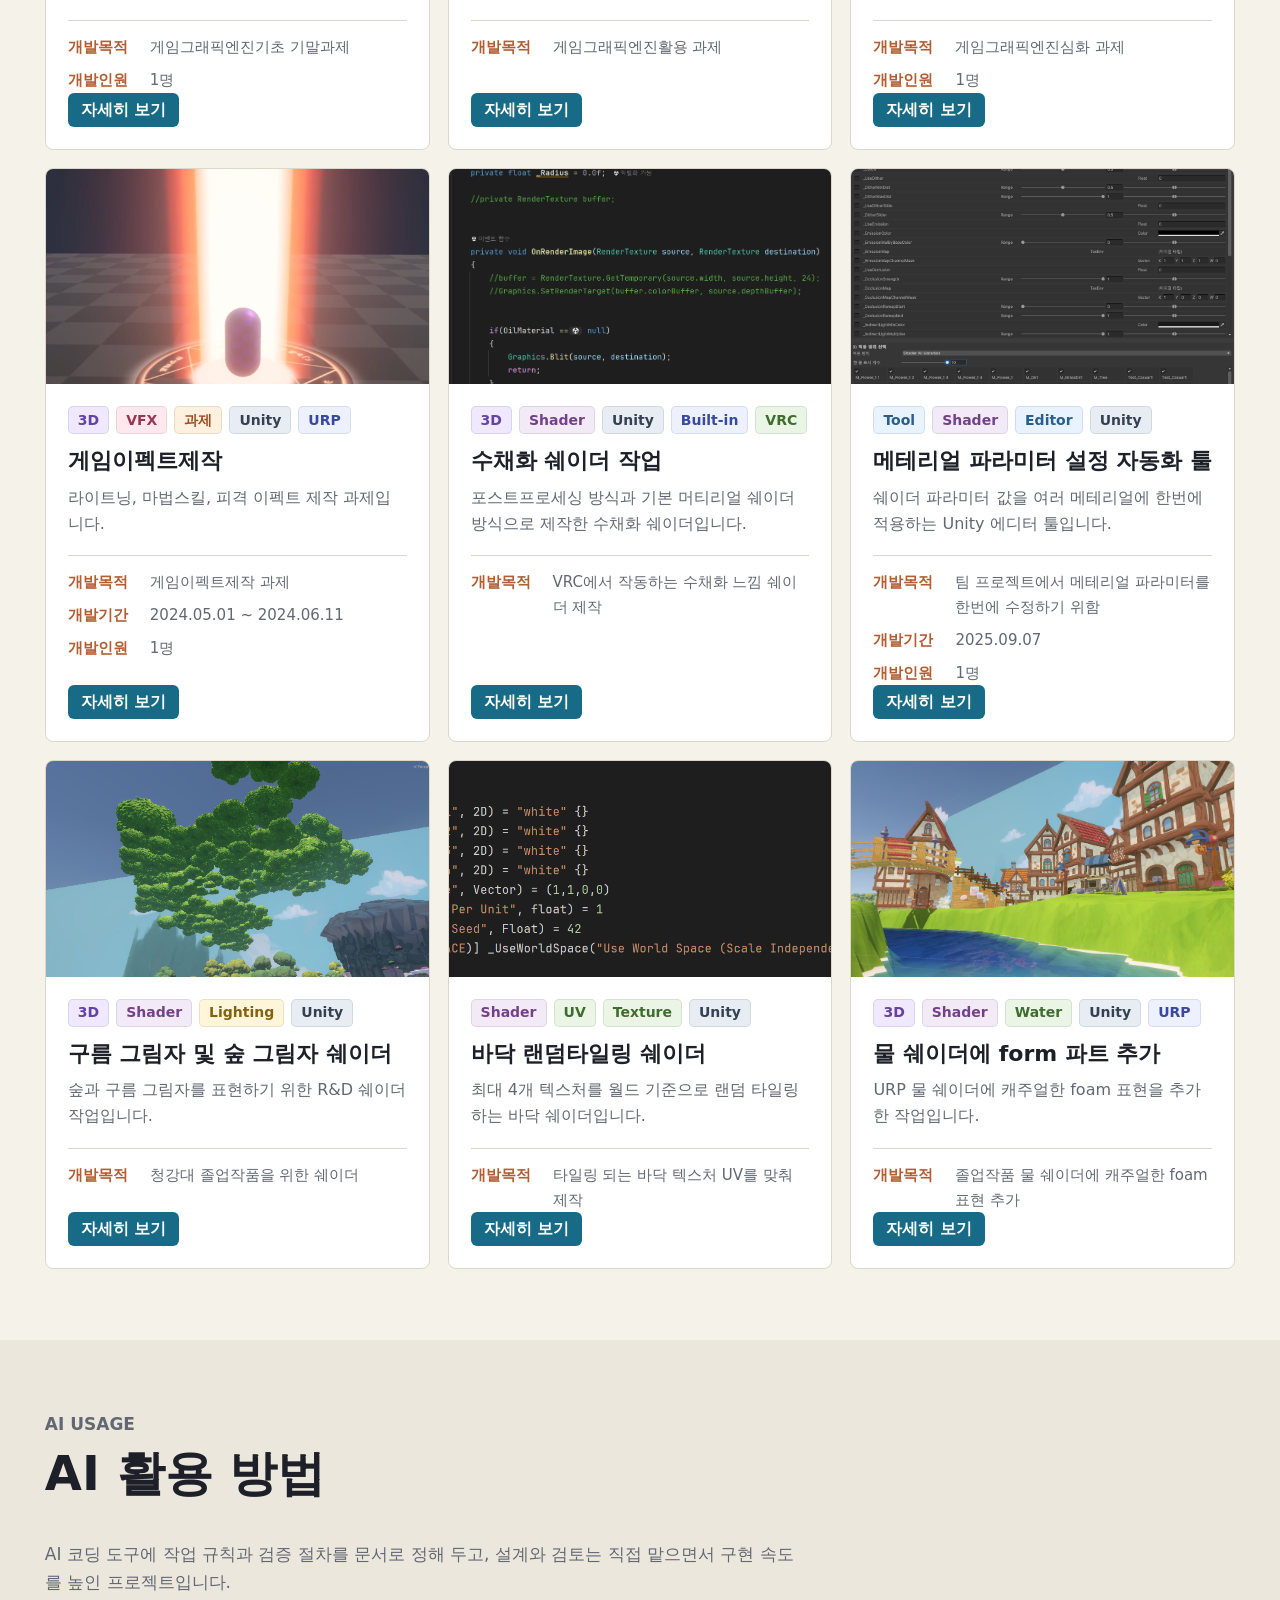
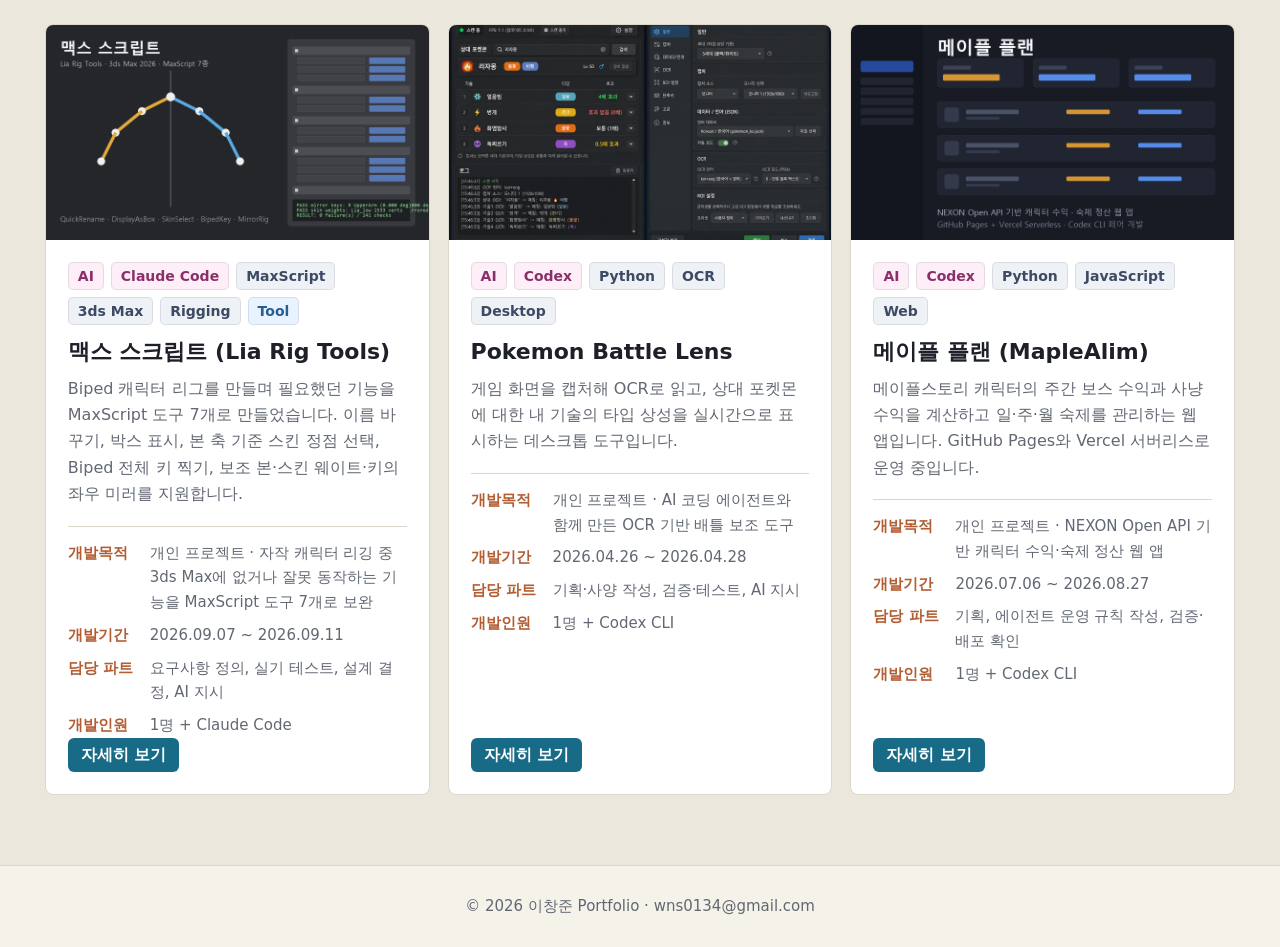
==== commit 2c4dc237: "Retitle hero, drop PDF button and capabilities block - Change hero title to 클라이언트 프로그래머 포트폴리오 - Remo" ====
--- a/index.html
+++ b/index.html
@@ -26,7 +26,7 @@
     <meta property="og:locale" content="ko_KR">
     <meta name="twitter:card" content="summary_large_image">
 
-    <link rel="stylesheet" href="styles.css?v=20260912a">
+    <link rel="stylesheet" href="styles.css?v=20260922a">
     <script type="application/ld+json">
       {
         "@context": "https://schema.org",
@@ -95,8 +95,8 @@
         <div class="hero__content">
           <p class="eyebrow">Game Developer Portfolio</p>
           <h1 id="hero-title" class="hero-title">
-            <span>안녕하세요.</span>
-            <span>이창준입니다.</span>
+            <span>클라이언트 프로그래머</span>
+            <span>포트폴리오</span>
           </h1>
           <p class="hero__copy">
             저는 여러 분야에 흥미를 가지고, 흥미에서 그치지 않고 실천하는 개발자입니다.
@@ -105,7 +105,6 @@
           </p>
           <div class="hero__actions">
             <a class="button" href="#projects">프로젝트 보기</a>
-            <a class="button button--ghost" href="docs/pdf/이창준_통합포트폴리오_KO.pdf">통합 포트폴리오 PDF</a>
             <a class="button button--ghost" href="https://github.com/aldkl">GitHub</a>
           </div>
           <p class="plain-contact">E-mail | wns0134@gmail.com</p>
@@ -190,21 +189,6 @@
               </ul>
             </div>
           </div>
-
-          <div class="capabilities">
-            <div class="capabilities-heading">
-              <div>
-                <p class="section__label">Capabilities</p>
-                <h3>대표 구현 사례</h3>
-              </div>
-            </div>
-            <div class="capability-grid capability-grid--compact">
-              <article class="capability-card"><span>01</span><h3>Unity 에디터 자동화</h3><p>EditorWindow로 반복 작업을 도구화하고, 여러 머티리얼의 셰이더 속성을 검색·미리보기·일괄 변경하며 Undo를 지원할 수 있습니다.</p></article>
-              <article class="capability-card"><span>02</span><h3>AI·카메라·미디어 통합</h3><p>몬스터 공통 Base와 BT 상태, ScriptableObject 기반 카메라 설정, Animator·Spine·FMOD를 게임 이벤트와 연결할 수 있습니다.</p></article>
-              <article class="capability-card"><span>03</span><h3>API·OCR 도구 개발</h3><p>외부 REST API 연동과 캐시·호출 제한을 구현하고, 화면 캡처·OCR·ROI 보정·JSON 설정을 포함한 데스크톱 도구를 제작할 수 있습니다.</p></article>
-            </div>
-          </div>
-
         </div>
       </section>
 
@@ -266,10 +250,10 @@
     <footer id="contact" class="footer">
       <span>© 2026 이창준 Portfolio · wns0134@gmail.com</span>
     </footer>
-    <script src="scripts/portfolio-data.js?v=20260912a"></script>
-    <script src="scripts/tag-utils.js?v=20260912a"></script>
-    <script src="scripts/render-projects.js?v=20260912a"></script>
-    <script src="scripts/locales.js?v=20260912a"></script>
+    <script src="scripts/portfolio-data.js?v=20260922a"></script>
+    <script src="scripts/tag-utils.js?v=20260922a"></script>
+    <script src="scripts/render-projects.js?v=20260922a"></script>
+    <script src="scripts/locales.js?v=20260922a"></script>
     <script src="scripts/i18n.js"></script>
   </body>
 </html>
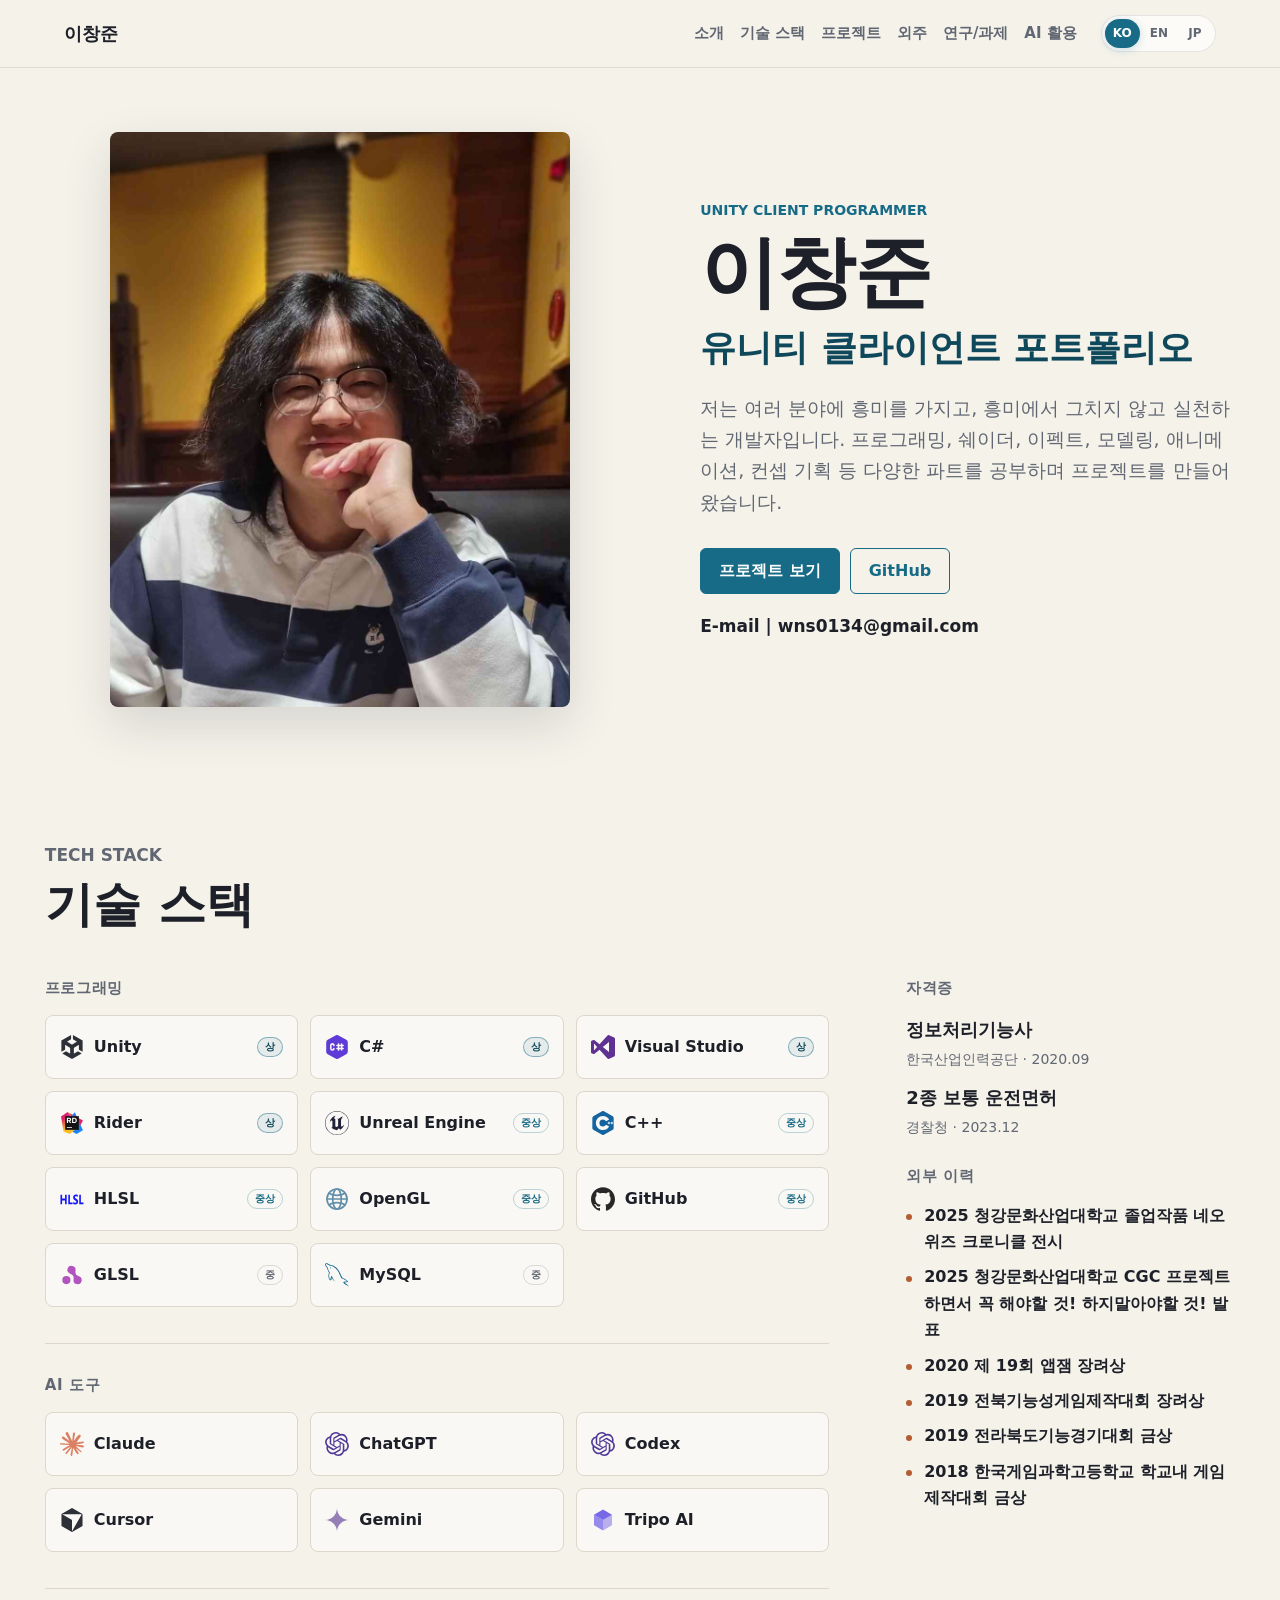
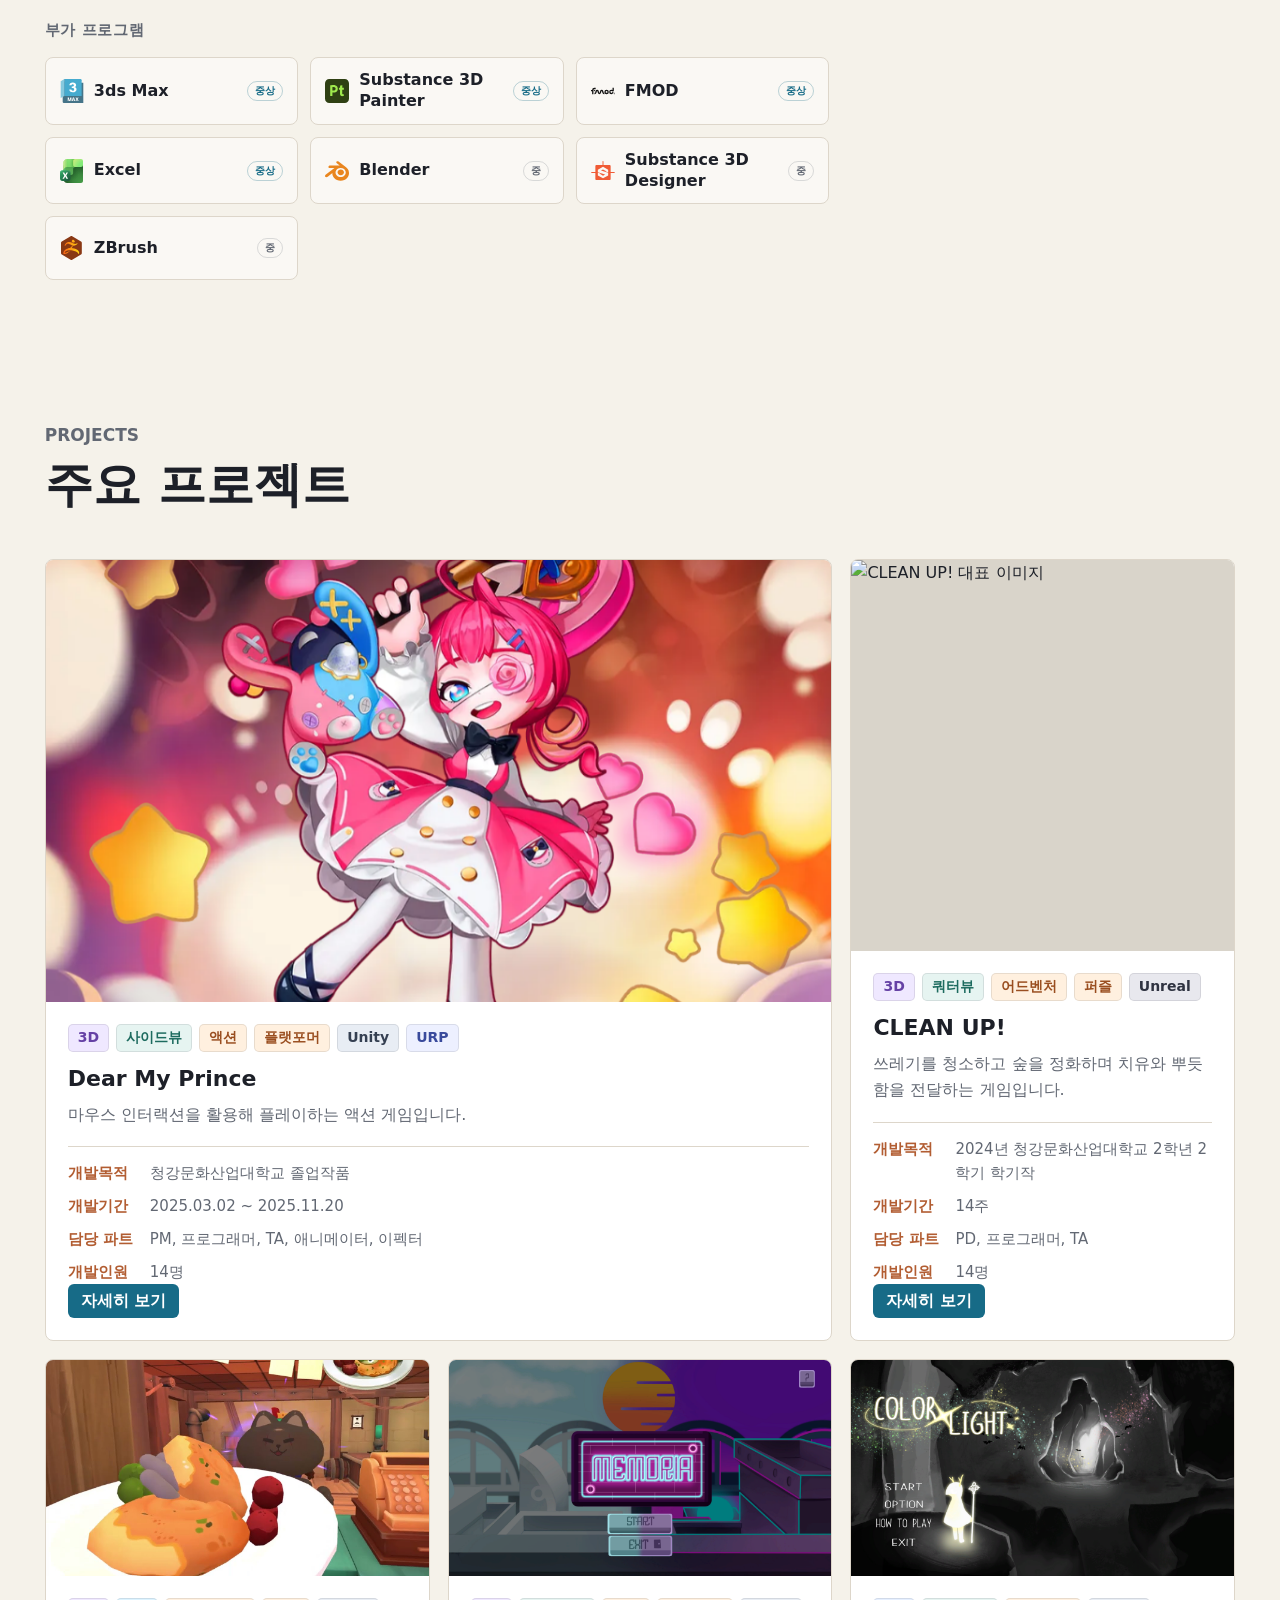
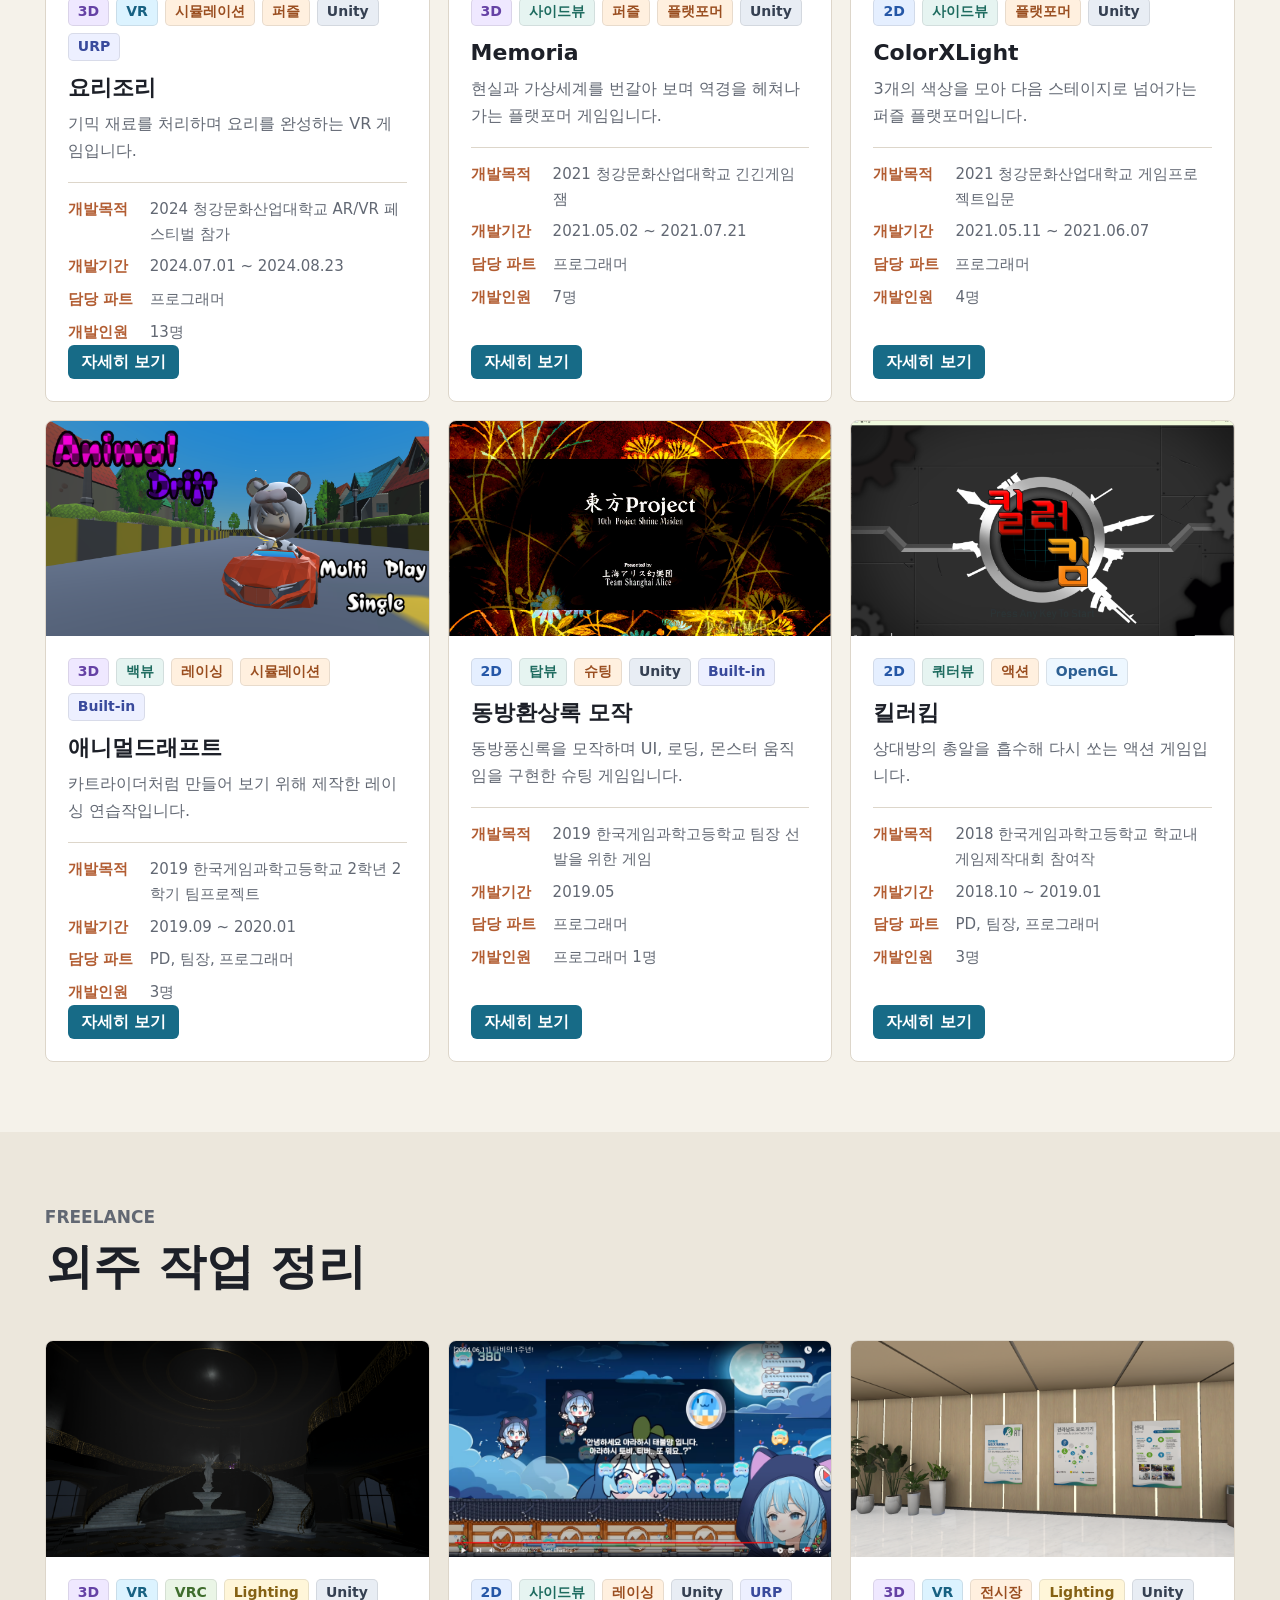
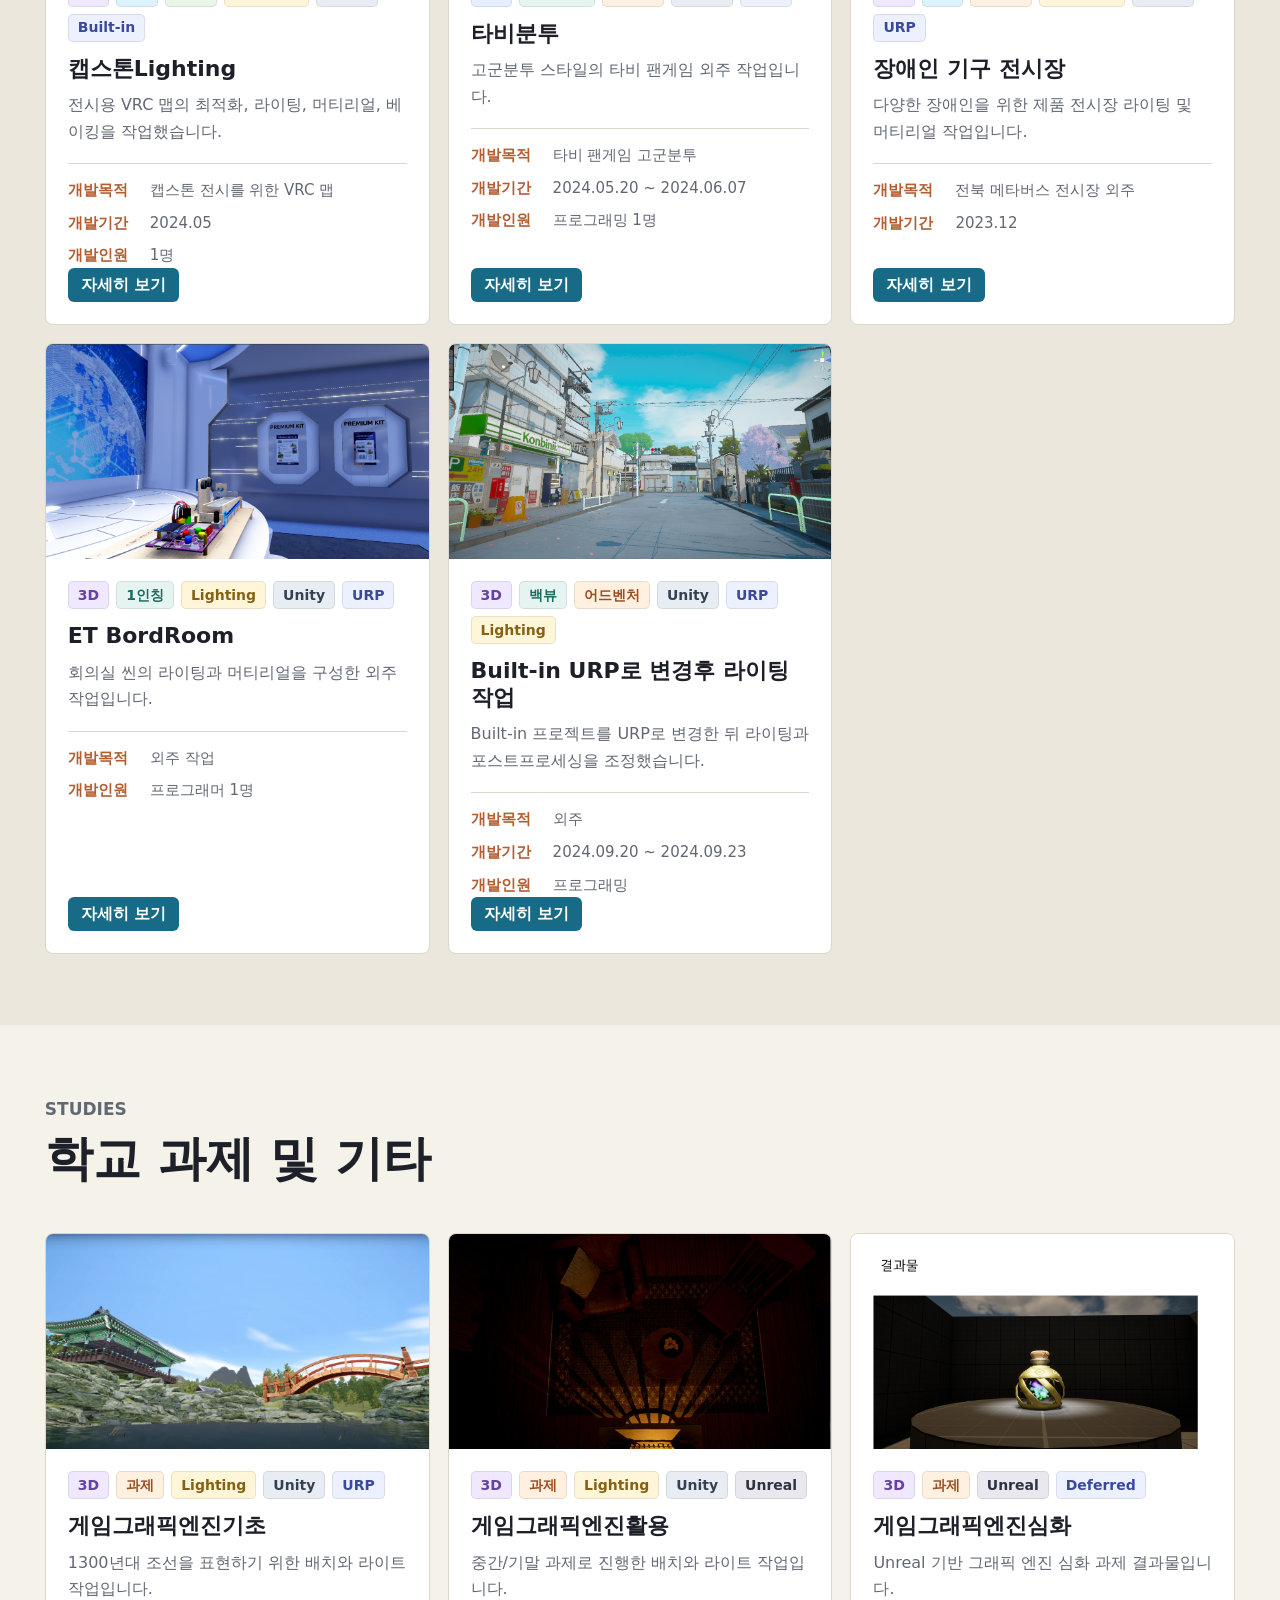
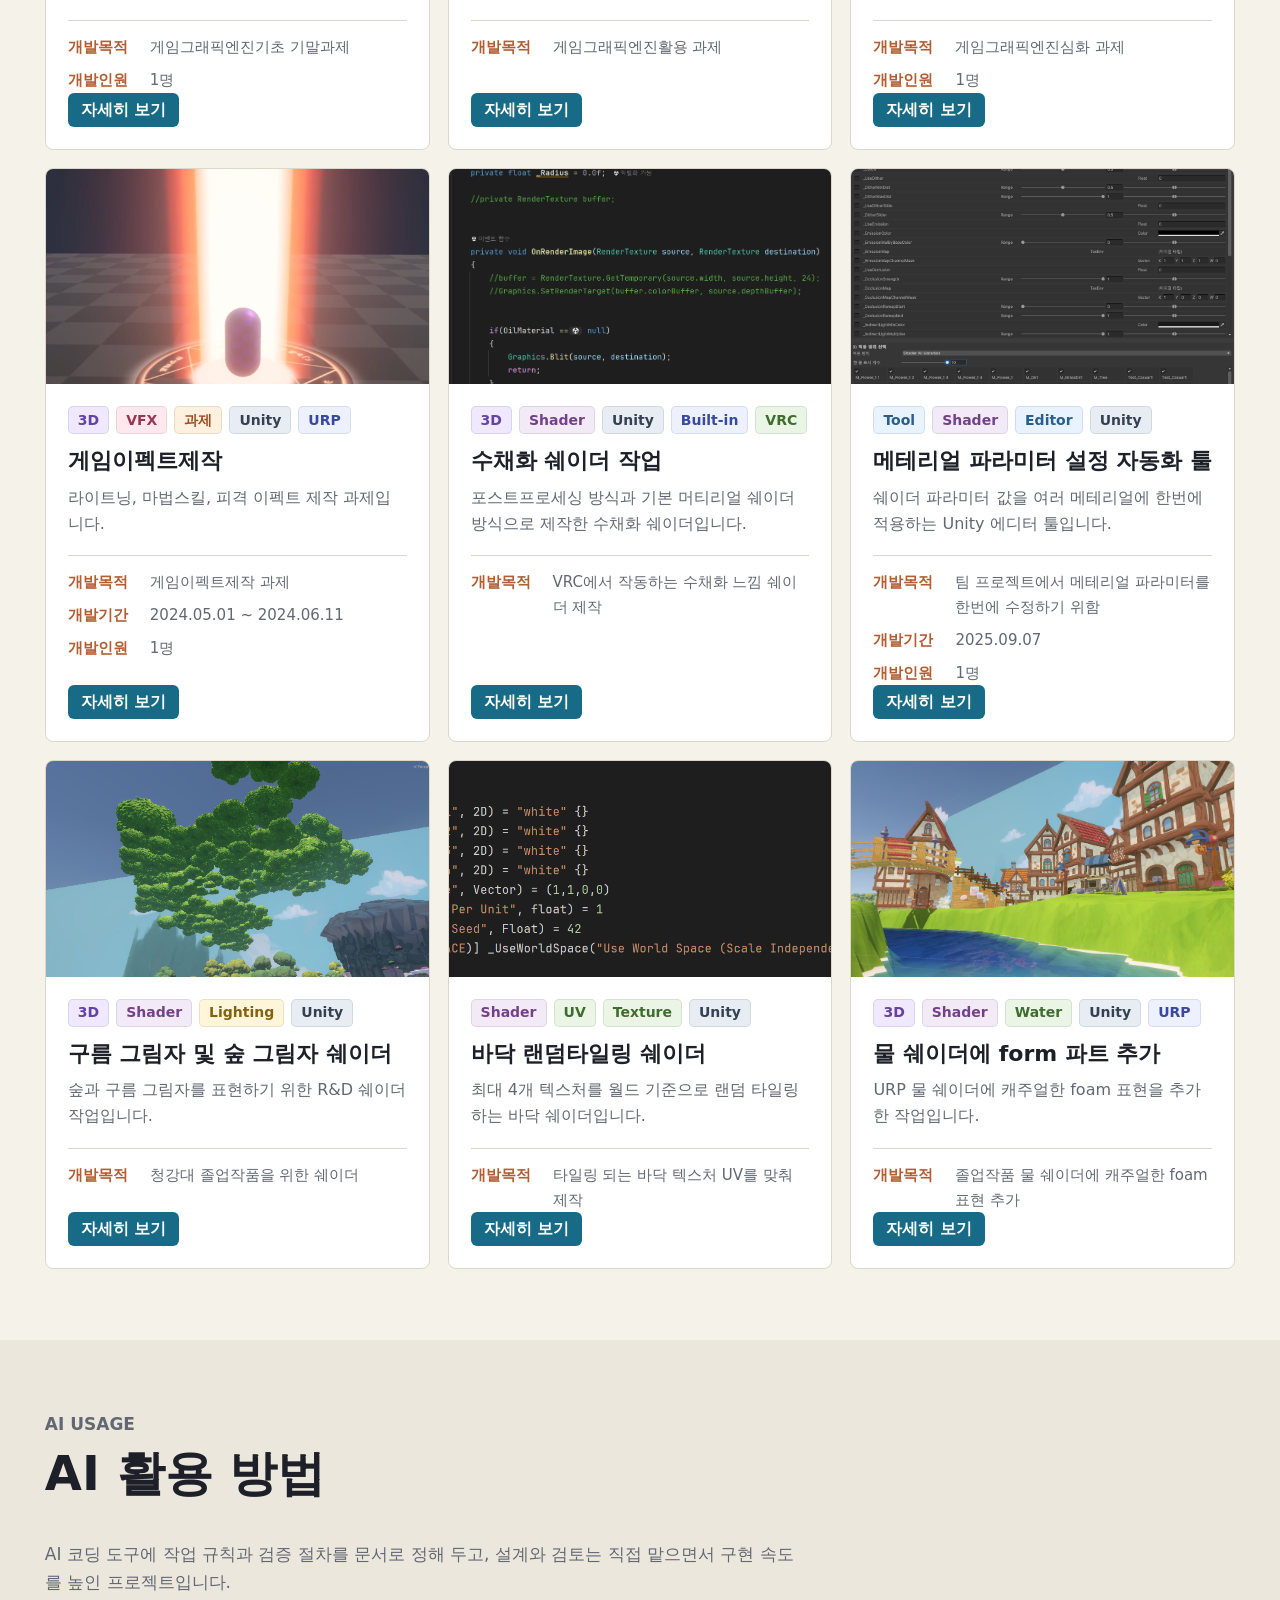
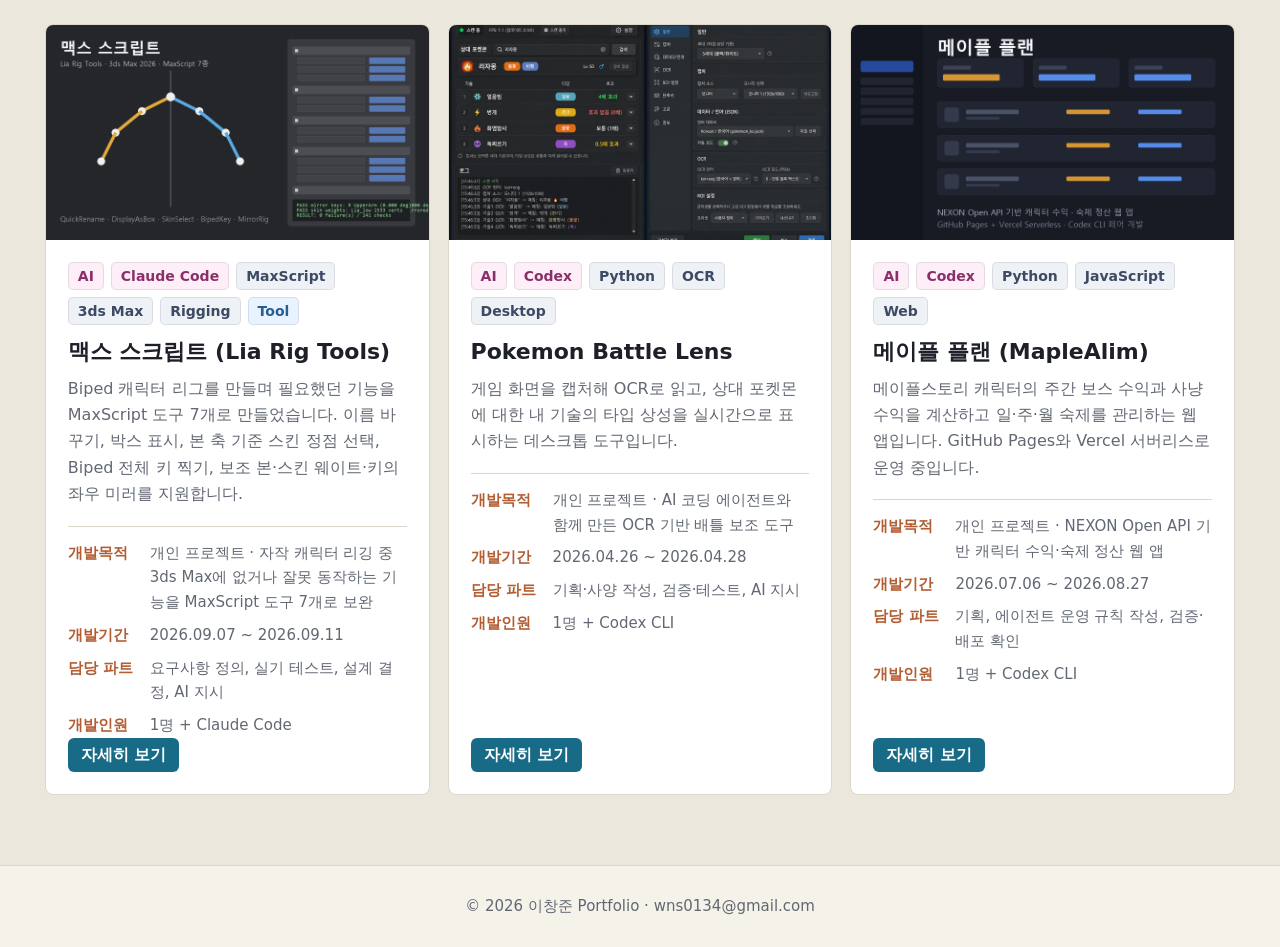
==== commit 992e4f80: "Rework hero title for readability - Split the hero title into a large name and an accent role line -" ====
--- a/index.html
+++ b/index.html
@@ -93,10 +93,10 @@
           <img src="assets/profile2.jpg" alt="이창준 프로필 사진">
         </div>
         <div class="hero__content">
-          <p class="eyebrow">Game Developer Portfolio</p>
+          <p class="eyebrow">Unity Client Programmer</p>
           <h1 id="hero-title" class="hero-title">
-            <span>클라이언트 프로그래머</span>
-            <span>포트폴리오</span>
+            <span class="hero-title__name">이창준</span>
+            <span class="hero-title__role">유니티 클라이언트 포트폴리오</span>
           </h1>
           <p class="hero__copy">
             저는 여러 분야에 흥미를 가지고, 흥미에서 그치지 않고 실천하는 개발자입니다.
--- a/styles.css
+++ b/styles.css
@@ -188,6 +188,18 @@
   display: block;
 }
 
+.hero-title__name {
+  letter-spacing: -0.015em;
+}
+
+.hero-title__role {
+  margin-top: 12px;
+  color: var(--accent-strong);
+  font-size: clamp(24px, 2.8vw, 36px);
+  font-weight: 850;
+  line-height: 1.24;
+}
+
 h2 {
   margin-bottom: 18px;
   font-size: clamp(30px, 4vw, 48px);
